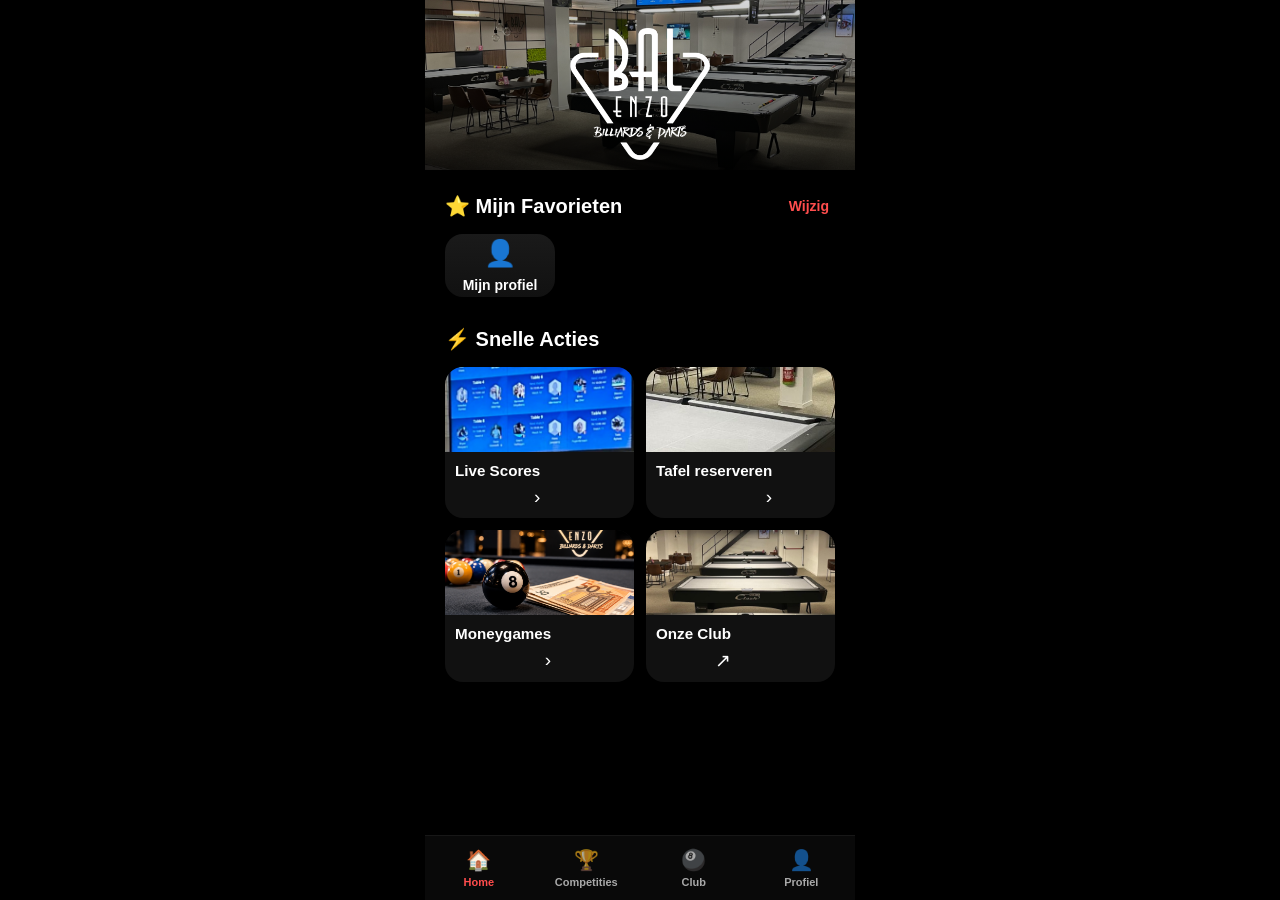
==== index.html @ f754e556 "Full update" ====
<!doctype html>

<html lang="nl">
  <head>
    <meta charset="utf-8" />
    <meta
      content="width=device-width, initial-scale=1, maximum-scale=1, user-scalable=no, viewport-fit=cover"
      name="viewport"
    />
    <title>Bal Enzo Club App</title>
    <link href="style.css" rel="stylesheet" />
    <link href="manifest.json" rel="manifest" />
    <meta content="#000000" name="theme-color" />
    <link href="icon.png" rel="apple-touch-icon" />
  </head>
  <body>
    <!-- =========================
       HOME SCREEN
  ========================== -->
    <section class="screen active" id="homeScreen">
      <!-- HERO -->
      <header class="hero">
        <img alt="Bal Enzo" class="hero-logo" src="logo.png" />
        <div class="hero-content">
          <h1>Bal Enzo Club App</h1>
          <p data-i18n="ui.alles.over.competities.live.scores.en.reservaties">
            Alles over competities, live scores en reservaties
          </p>
        </div>
      </header>
      <!-- FAVORIETEN -->
      <section class="section-block">
        <div class="section-header">
          <h2 data-i18n="ui.mijn.favorieten">⭐ Mijn Favorieten</h2>
          <button
            class="link-btn"
            data-i18n="ui.wijzig"
            onclick="openFavoritesEditor()"
          >
            Wijzig
          </button>
        </div>
        <div class="favorites-row"></div>
      </section>
      <!-- SNELLE ACTIES -->
      <section class="section-block">
        <div class="section-header">
          <h2 data-i18n="ui.snelle.acties">⚡ Snelle Acties</h2>
        </div>
        <div class="quick-grid">
          <button
            class="quick-action-card"
            onclick="openLiveScores()"
            style="border: none; cursor: pointer; padding: 0"
          >
            <img alt="Live Scores" src="livescores.jpg" />
            <div class="quick-action-content">
              <div class="quick-action-title">Live Scores</div>
              <div
                class="quick-action-subtitle"
                data-i18n="ui.volg.wedstrijden.live"
              >
                Volg wedstrijden live
              </div>
              <div class="quick-action-external">›</div>
            </div>
          </button>
          <button
            class="quick-action-card"
            onclick="openTableReservation()"
            style="border: none; cursor: pointer; padding: 0"
          >
            <img alt="Tafel reserveren" src="tafelreserveren.jpg" />
            <div class="quick-action-content">
              <div class="quick-action-title" data-i18n="ui.tafel.reserveren">
                Tafel reserveren
              </div>
              <div
                class="quick-action-subtitle"
                data-i18n="ui.reserveer.eenvoudig.online"
              >
                Reserveer eenvoudig online
              </div>
              <div class="quick-action-external">›</div>
            </div>
          </button>
          <button
            class="quick-action-card"
            onclick="openMoneygames()"
            style="border: none; cursor: pointer; padding: 0"
          >
            <img alt="Moneygames" src="moneygames.png" />
            <div class="quick-action-content">
              <div class="quick-action-title">Moneygames</div>
              <div
                class="quick-action-subtitle"
                data-i18n="ui.speel.een.moneygame"
              >
                Speel een Moneygame
              </div>
              <div class="quick-action-external">›</div>
            </div>
          </button>
          <button
            class="quick-action-card"
            onclick="openOurClub()"
            style="border: none; cursor: pointer; padding: 0"
            type="button"
          >
            <img alt="Onze Club" src="clubpagina.jpg" />
            <div class="quick-action-content">
              <div class="quick-action-title" data-i18n="ui.onze.club">
                Onze Club
              </div>
              <div
                class="quick-action-subtitle"
                data-i18n="ui.ontdek.meer.over.bal.enzo"
              >
                Ontdek meer over Bal Enzo
              </div>
              <div class="quick-action-external">↗</div>
            </div>
          </button>
        </div>
      </section>
    </section>
    <!-- =========================
     LIVE SCORES SCREEN
========================== -->
    <section class="screen" id="liveScoresScreen">
      <div class="page-header">
        <button
          onclick="closeLiveScores()"
          style="
            background: none;
            border: none;
            color: white;
            font-size: 24px;
            cursor: pointer;
            margin-right: 10px;
          "
        >
          ‹
        </button>
        <span style="flex: 1;">Live Scores</span>

<button
  type="button"
  onclick="refreshLiveScores()"
  aria-label="Live Scores vernieuwen"
  title="Live Scores vernieuwen"
  style="
    position: absolute;
    right: 16px;
    background: none;
    border: none;
    color: white;
    font-size: 22px;
    cursor: pointer;
    padding: 4px;
    line-height: 1;
  "
>
  ↻
</button>
      </div>
      <main class="content">
        <div class="balenzo-live-scores" id="balEnzoLiveScores">
          <div class="live-scores-intro">
            <div class="live-scores-title">🎱 Bal Enzo Live Scores</div>
            <div
              class="live-scores-status"
              data-i18n="ui.live.verbinding.maken"
              id="liveScoresStatus"
            >
              Live verbinding maken...
            </div>
          </div>
          <div class="live-tables-grid" id="liveTablesGrid"></div>
        </div>
      </main>
    </section>

<!-- =========================
     MONEYGAMES HELP SCREEN
========================== -->
<section class="screen" id="moneygamesHelpScreen">
  <div class="page-header">
    <button
      type="button"
      onclick="closeMoneygamesHelp()"
      style="
        background: none;
        border: none;
        color: white;
        font-size: 24px;
        cursor: pointer;
        margin-right: 10px;
      "
    >
      ‹
    </button>

    <span data-i18n="moneygames.help.title">Hoe werken Moneygames?</span>
  </div>

  <main class="content">
    <div id="moneygamesHelpContent">

      <section class="moneygames-help-card">
        <h2 data-i18n="moneygames.help.what.title">🎱 Wat zijn Moneygames?</h2>

        <p data-i18n="moneygames.help.what.text1">
          Moneygames zijn onderlinge wedstrijden tussen spelers van Bal Enzo.
          Je bepaalt zelf de discipline, Race To, datum, starttijd en eventuele inzet.
        </p>

        <p data-i18n="moneygames.help.what.text2">
          Je hoeft niet voor geld te spelen. Met een inzet van €0 kun je Moneygames
          ook gebruiken om gewoon een training of oefenwedstrijd af te spreken.
        </p>
      </section>

      <section class="moneygames-help-card">
        <h2 data-i18n="moneygames.help.singles.title">👤 Singles</h2>

        <p data-i18n="moneygames.help.singles.text1">
          Bij Singles speel je één tegen één.
        </p>

        <p data-i18n="moneygames.help.singles.text2">
          Je kunt zelf een oproep plaatsen of reageren op een open oproep
          van een andere speler.
        </p>

        <p data-i18n="moneygames.help.singles.text3">
          Krijg je meerdere reacties op je eigen oproep?
          Dan kies jij zelf met welke geïnteresseerde speler je de Moneygame speelt.
        </p>

        <div class="moneygames-help-example">
          <strong data-i18n="moneygames.help.example">Voorbeeld</strong><br>
          <span data-i18n="moneygames.help.singles.example1">
            9-ball · Race To 7 · €10 inzet
          </span><br><br>
          <span data-i18n="moneygames.help.singles.example2">
            Drie spelers reageren op je oproep.
          </span><br>
          <span data-i18n="moneygames.help.singles.example3">
            Jij kiest één van hen als tegenstander.
          </span>
        </div>
      </section>

      <section class="moneygames-help-card">
        <h2 data-i18n="moneygames.help.doubles.title">👥 Doubles</h2>

        <p data-i18n="moneygames.help.doubles.text1">
          Bij Doubles speel je samen met een partner tegen een ander duo.
        </p>

        <p data-i18n="moneygames.help.doubles.text2">
          Wanneer je zelf een Doubles-Moneygame aanmaakt, kies je eerst je partner.
          Die partner moet de uitnodiging bevestigen voordat jullie Moneygame
          openbaar wordt voor andere spelers.
        </p>

        <p data-i18n="moneygames.help.doubles.text3">
          Reageert iemand op een open Doubles-Moneygame?
          Dan kiest die speler eerst zelf een partner.
          Ook die partner moet bevestigen voordat het duo als geldige kandidaat
          beschikbaar wordt voor de organisator.
        </p>

        <p data-i18n="moneygames.help.doubles.text4">
          De organisator kiest daarna welk bevestigd duo de tegenstanders worden.
        </p>

        <div class="moneygames-help-example">
          <strong data-i18n="moneygames.help.example">Voorbeeld</strong><br>
          <span data-i18n="moneygames.help.doubles.example1">
            Nicolas kiest Jolien als partner.
          </span><br>
          <span data-i18n="moneygames.help.doubles.example2">
            Jolien bevestigt → het duo is actief.
          </span><br><br>
          <span data-i18n="moneygames.help.doubles.example3">
            Speler A reageert met Speler B als partner.
          </span><br>
          <span data-i18n="moneygames.help.doubles.example4">
            Speler B bevestigt → het kandidaat-duo wordt zichtbaar.
          </span><br><br>
          <span data-i18n="moneygames.help.doubles.example5">
            Daarna kiest Nicolas welk duo de tegenstander wordt.
          </span>
        </div>
      </section>

      <section class="moneygames-help-card">
        <h2 data-i18n="moneygames.help.stake.title">
          💶 Spelen met of zonder inzet
        </h2>

        <p data-i18n="moneygames.help.stake.text1">
          Bij het plaatsen van een Moneygame bepaal je zelf de inzet.
        </p>

        <p data-i18n="moneygames.help.stake.text2">
          Kies €0 wanneer je zonder geld wilt spelen.
          Zo kun je Moneygames ook gebruiken om trainingen of oefenwedstrijden
          met andere spelers af te spreken.
        </p>

        <p data-i18n="moneygames.help.stake.text3">
          Wanneer je wel met een inzet speelt, wordt je balans bijgehouden
          bij je Moneygame-statistieken.
        </p>
      </section>

      <section class="moneygames-help-card">
        <h2 data-i18n="moneygames.help.create.title">
          📢 Een Moneygame plaatsen
        </h2>

        <p data-i18n="moneygames.help.create.text1">
          Druk op “+ Nieuwe Moneygame” en kies eerst of je Singles
          of Doubles wilt spelen.
        </p>

        <p data-i18n="moneygames.help.create.text2">
          Daarna kies je de discipline, Race To, eventuele inzet,
          datum en starttijd.
        </p>

        <p data-i18n="moneygames.help.create.text3">
          Een Singles-oproep wordt onmiddellijk bij de open Moneygames geplaatst.
          Bij Doubles moet je gekozen partner eerst bevestigen voordat
          de oproep openbaar wordt.
        </p>
      </section>

      <section class="moneygames-help-card">
        <h2 data-i18n="moneygames.help.react.title">
          ✋ Reageren op een Moneygame
        </h2>

        <p data-i18n="moneygames.help.react.text1">
          Bij de open Moneygames kun je reageren op een oproep
          waarop je graag wilt meespelen.
        </p>

        <p data-i18n="moneygames.help.react.text2">
          Bij Singles verstuur je rechtstreeks je kandidatuur.
          De maker van de oproep ziet de geïnteresseerde spelers en kiest
          uiteindelijk één tegenstander.
        </p>

        <p data-i18n="moneygames.help.react.text3">
          Zolang je nog niet geselecteerd bent, kun je je reactie ook weer intrekken.
        </p>

        <p data-i18n="moneygames.help.react.text4">
          Bij Doubles reageer je samen met een partner.
          Je kandidatuur wordt pas volledig wanneer je partner
          de uitnodiging heeft bevestigd.
        </p>
      </section>

      <section class="moneygames-help-card">
        <h2 data-i18n="moneygames.help.after.title">🏁 Na de wedstrijd</h2>

        <p data-i18n="moneygames.help.after.text1">
          Vanaf de geplande starttijd kan de uitslag van de Moneygame
          worden ingevoerd.
        </p>

        <p data-i18n="moneygames.help.after.text2">
          Eén van de spelers voert de eindstand in.
          De score moet overeenkomen met de afgesproken Race To.
        </p>

        <p data-i18n="moneygames.help.after.text3">
          De uitslag is daarna nog niet definitief.
          De tegenpartij krijgt de mogelijkheid om het resultaat
          te bevestigen of te weigeren.
        </p>

        <p data-i18n="moneygames.help.after.text4">
          Na bevestiging wordt de wedstrijd definitief verwerkt
          in de historiek en statistieken.
        </p>
      </section>

      <section class="moneygames-help-card">
        <h2 data-i18n="moneygames.help.deadline.title">⏱️ 48-uursregel</h2>

        <p data-i18n="moneygames.help.deadline.text1">
          Vanaf de geplande starttijd van de Moneygame heb je 48 uur
          om de uitslag in te voeren.
        </p>

        <p data-i18n="moneygames.help.deadline.text2">
          Een resultaat kan dus niet vóór de starttijd worden ingevoerd.
          Zodra de termijn van 48 uur verstreken is, kan er geen uitslag
          meer worden toegevoegd en wordt de wedstrijd als
          “Geen uitslag” weergegeven.
        </p>

        <p data-i18n="moneygames.help.deadline.text3">
          Wordt een ingevoerde uitslag door de tegenstander geweigerd?
          Dan kan er opnieuw een correcte uitslag worden ingevoerd,
          zolang de oorspronkelijke termijn van 48 uur nog niet verstreken is.
        </p>

        <div class="moneygames-help-example">
          <strong data-i18n="moneygames.help.example">Voorbeeld</strong><br>
          <span data-i18n="moneygames.help.deadline.example1">
            Een Moneygame start zaterdag om 20:00.
          </span><br>
          <span data-i18n="moneygames.help.deadline.example2">
            De uitslag kan worden ingevoerd vanaf zaterdag 20:00 tot maandag 20:00.
          </span>
        </div>
      </section>

      <section class="moneygames-help-card">
        <h2 data-i18n="moneygames.help.forfeit.title">🚫 Forfait</h2>

        <p data-i18n="moneygames.help.forfeit.text1">
          Kan een geplande Moneygame niet normaal worden afgewerkt?
          Dan kan de wedstrijd als forfait worden geregistreerd.
        </p>

        <p data-i18n="moneygames.help.forfeit.text2">
          Bij het invoeren van het resultaat kies je welke kant
          (A of B) forfait geeft. Bij Singles staat elke kant voor één speler;
          bij Doubles staat elke kant voor een volledig duo.
        </p>

        <p data-i18n="moneygames.help.forfeit.text3">
          Een forfait is niet onmiddellijk definitief.
          Het wordt, net zoals een gewone uitslag, eerst naar de tegenpartij
          gestuurd ter bevestiging.
        </p>
      </section>

      <section class="moneygames-help-card">
        <h2 data-i18n="moneygames.help.stats.title">
          📊 Statistieken en historiek
        </h2>

        <p data-i18n="moneygames.help.stats.text1">
          Je Moneygame-resultaten worden automatisch bijgehouden.
        </p>

        <p data-i18n="moneygames.help.stats.text2">
          Je ziet hoeveel wedstrijden je hebt gespeeld, gewonnen en verloren,
          je winstpercentage en je eventuele financiële balans.
        </p>

        <p data-i18n="moneygames.help.stats.text3">
          De statistieken worden zowel in totaal als afzonderlijk
          voor Singles en Doubles bijgehouden.
        </p>

        <p data-i18n="moneygames.help.stats.text4">
          Alleen wedstrijden met een bevestigd resultaat tellen mee
          voor je statistieken. Geannuleerde of verlopen Moneygames
          en wedstrijden zonder uitslag tellen niet mee.
        </p>

        <p data-i18n="moneygames.help.stats.text5">
          In je historiek kun je ook eerdere Moneygames terugvinden,
          inclusief de datum, discipline, Race To, inzet en uitslag.
        </p>
      </section>

      <button
        type="button"
        class="moneygames-help-start-button"
        onclick="closeMoneygamesHelp()"
        data-i18n="moneygames.help.start"
      >
        Start met Moneygames
      </button>

    </div>
  </main>
</section>

    <!-- =========================
     MONEYGAMES SCREEN
========================== -->
    <section class="screen" id="moneygamesScreen">
      <div class="page-header">
        <button
          onclick="closeMoneygames()"
          style="
            background: none;
            border: none;
            color: white;
            font-size: 24px;
            cursor: pointer;
            margin-right: 10px;
          "
        >
          ‹
        </button>
        <span>Moneygames</span>

      </div>
      <main class="content">
        <div id="moneygamesContent">
          <div id="moneygamesAuth">
            <div class="moneygames-auth-card">
              <div class="moneygames-title-row">
  <h2>🎱 Moneygames</h2>

  <button
    type="button"
    class="moneygames-help-button"
    onclick="showMoneygamesHelp()"
    aria-label="Uitleg over Moneygames"
    data-i18n-aria-label="moneygames.help.button"
  >
    ?
  </button>
</div>
              <p
                class="moneygames-auth-text"
                data-i18n="ui.log.in.of.registreer.om.moneygames.te.bekijken.en.te.spelen"
              >
                Log in of registreer om Moneygames te bekijken en te spelen.
              </p>
              <div class="moneygames-auth-tabs">
                <button
                  class="moneygames-auth-tab active"
                  data-i18n="ui.inloggen"
                  id="moneygamesLoginTab"
                  onclick="showMoneygamesLogin()"
                  type="button"
                >
                  Inloggen
                </button>
                <button
                  class="moneygames-auth-tab"
                  data-i18n="ui.registreren"
                  id="moneygamesRegisterTab"
                  onclick="showMoneygamesRegister()"
                  type="button"
                >
                  Registreren
                </button>
              </div>
              <div id="moneygamesLoginForm">
                <input
                  data-i18n-placeholder="ui.e.mailadres"
                  id="moneygamesLoginEmail"
                  placeholder="E-mailadres"
                  type="email"
                />
                <input
                  data-i18n-placeholder="ui.wachtwoord"
                  id="moneygamesLoginPassword"
                  placeholder="Wachtwoord"
                  type="password"
                />
                <button
                  class="moneygames-primary-btn"
                  data-i18n="ui.inloggen"
                  onclick="handleMoneygamesLogin()"
                  type="button"
                >
                  Inloggen
                </button>
              </div>
              <div id="moneygamesRegisterForm" style="display: none">
                <input
                  data-i18n-placeholder="ui.voornaam"
                  id="moneygamesRegisterFirstName"
                  placeholder="Voornaam"
                  type="text"
                />
                <input
                  data-i18n-placeholder="ui.achternaam"
                  id="moneygamesRegisterLastName"
                  placeholder="Achternaam"
                  type="text"
                />
                <input
                  data-i18n-placeholder="ui.e.mailadres"
                  id="moneygamesRegisterEmail"
                  placeholder="E-mailadres"
                  type="email"
                />
                <input
                  data-i18n-placeholder="ui.wachtwoord"
                  id="moneygamesRegisterPassword"
                  placeholder="Wachtwoord"
                  type="password"
                />
                <button
                  class="moneygames-primary-btn"
                  data-i18n="ui.account.aanmaken"
                  onclick="handleMoneygamesRegister()"
                  type="button"
                >
                  Account aanmaken
                </button>
              </div>
              <div
                class="moneygames-auth-message"
                id="moneygamesAuthMessage"
              ></div>
            </div>
          </div>
          <div id="moneygamesApp" style="display: none">
            <div class="moneygames-welcome">
              <div class="moneygames-title-row">
  <h2>🎱 Moneygames</h2>

  <button
    type="button"
    class="moneygames-help-button"
    onclick="showMoneygamesHelp()"
    aria-label="Uitleg over Moneygames"
    data-i18n-aria-label="moneygames.help.button"
  >
    ?
  </button>
</div>
              <p data-i18n="ui.welkom" id="moneygamesWelcomeText">Welkom!</p>
            </div>
            <div class="moneygames-main-tabs">
              <button
                class="moneygames-main-tab active"
                data-i18n="ui.open.moneygames"
                id="moneygamesOpenTab"
                onclick="showOpenMoneygames()"
                type="button"
              >
                Open Moneygames
              </button>
              <button
                class="moneygames-main-tab"
                data-i18n="ui.mijn.moneygames"
                id="moneygamesMyTab"
                onclick="showMyMoneygames()"
                type="button"
              >
                Mijn Moneygames
              </button>
            </div>
            <div id="moneygamesOpenContent">
              <button
                class="moneygames-new-btn"
                data-i18n="ui.nieuwe.moneygame"
                onclick="showNewMoneygameForm()"
                type="button"
              >
                + Nieuwe Moneygame
              </button>
              <div
                class="moneygames-form-card"
                id="newMoneygameForm"
                style="display: none"
              >
                <div class="moneygames-form-header">
                  <h3 data-i18n="ui.nieuwe.moneygame.2">Nieuwe Moneygame</h3>
                  <button
                    class="moneygames-close-form"
                    onclick="hideNewMoneygameForm()"
                    type="button"
                  >
                    ×
                  </button>
                </div>
                <label data-i18n="ui.type">Type</label>
                <div class="moneygames-choice-grid">
                  <button
                    class="moneygames-choice-btn active"
                    id="moneygamesSinglesBtn"
                    onclick="selectMoneygameType('singles')"
                    type="button"
                  >
                    Singles
                  </button>
                  <button
                    class="moneygames-choice-btn"
                    id="moneygamesDoublesBtn"
                    onclick="selectMoneygameType('doubles')"
                    type="button"
                  >
                    Doubles
                  </button>
                </div>
                <input id="moneygamesGameType" type="hidden" value="singles" />
                <div id="moneygamesPartnerField" style="display: none">
                  <label data-i18n="ui.partner" for="moneygamesPartner">
                    Partner
                  </label>
                  <select id="moneygamesPartner">
                    <option data-i18n="ui.kies.je.partner" value="">
                      Kies je partner
                    </option>
                  </select>
                </div>
                <label data-i18n="ui.discipline" for="moneygamesDiscipline">
                  Discipline
                </label>
                <select id="moneygamesDiscipline">
                  <option value="8-ball">8-ball</option>
                  <option value="9-ball">9-ball</option>
                  <option value="10-ball">10-ball</option>
                </select>
                <label data-i18n="ui.race.to" for="moneygamesRaceTo">
                  Race To
                </label>
                <input
                  data-i18n-placeholder="ui.bijvoorbeeld.7"
                  id="moneygamesRaceTo"
                  min="1"
                  placeholder="Bijvoorbeeld 7"
                  step="1"
                  type="number"
                />
                <label data-i18n="ui.inzet" for="moneygamesStake">
                  Inzet
                </label>
                <select
                  id="moneygamesStake"
                  onchange="toggleMoneygamesCustomStake()"
                >
                  <option data-i18n="ui.geen.inzet" value="0">
                    Geen inzet
                  </option>
                  <option value="5">€5</option>
                  <option value="10">€10</option>
                  <option value="20">€20</option>
                  <option value="50">€50</option>
                  <option data-i18n="ui.ander.bedrag" value="custom">
                    Ander bedrag
                  </option>
                </select>
                <div id="moneygamesCustomStakeField" style="display: none">
                  <label
                    data-i18n="ui.ander.bedrag"
                    for="moneygamesCustomStake"
                  >
                    Ander bedrag
                  </label>
                  <input
                    data-i18n-placeholder="ui.bedrag.in.euro"
                    id="moneygamesCustomStake"
                    min="0"
                    placeholder="Bedrag in euro"
                    step="0.01"
                    type="number"
                  />
                </div>
                <label data-i18n="ui.datum" for="moneygamesDate"> Datum </label>
                <div
                  class="moneygames-picker-field"
                  onclick="
                    document.getElementById('moneygamesDate').showPicker?.()
                  "
                >
                  <span id="moneygamesDateDisplay">Kies datum</span>
                  <input id="moneygamesDate" type="date" />
                </div>

                <label data-i18n="ui.starttijd" for="moneygamesTime">
                  Starttijd
                </label>
                <div
                  class="moneygames-picker-field"
                  onclick="
                    document.getElementById('moneygamesTime').showPicker?.()
                  "
                >
                  <span id="moneygamesTimeDisplay">Kies starttijd</span>
                  <input id="moneygamesTime" type="time" />
                </div>
                <button
                  class="moneygames-primary-btn moneygames-place-btn"
                  data-i18n="ui.moneygame.plaatsen"
                  onclick="submitNewMoneygame()"
                  type="button"
                >
                  Moneygame plaatsen
                </button>
                <div
                  class="moneygames-form-message"
                  id="moneygamesFormMessage"
                ></div>
              </div>
              <div class="moneygames-filter-row">
                <button
                  class="moneygames-filter-btn active"
                  data-discipline="all"
                  data-i18n="ui.alles"
                  onclick="filterMoneygames('all', this)"
                  type="button"
                >
                  Alles
                </button>
                <button
                  class="moneygames-filter-btn"
                  data-discipline="8-ball"
                  onclick="filterMoneygames('8-ball', this)"
                  type="button"
                >
                  8-ball
                </button>
                <button
                  class="moneygames-filter-btn"
                  data-discipline="9-ball"
                  onclick="filterMoneygames('9-ball', this)"
                  type="button"
                >
                  9-ball
                </button>
                <button
                  class="moneygames-filter-btn"
                  data-discipline="10-ball"
                  onclick="filterMoneygames('10-ball', this)"
                  type="button"
                >
                  10-ball
                </button>
              </div>
              <div id="moneygamesOpenList">
                <div
                  class="moneygames-empty-state"
                  data-i18n="ui.nog.geen.open.moneygames"
                >
                  Nog geen open Moneygames.
                </div>
              </div>
            </div>
            <div id="moneygamesMyContent" style="display: none">
              <div class="moneygames-my-section">
                <h3 data-i18n="ui.mijn.open.oproepen">Mijn open oproepen</h3>
                <div id="moneygamesMyOpen">
                  <div
                    class="moneygames-empty-state"
                    data-i18n="ui.je.hebt.momenteel.geen.open.oproepen"
                  >
                    Je hebt momenteel geen open oproepen.
                  </div>
                </div>
              </div>
              <div class="moneygames-my-section">
                <h3 data-i18n="ui.reacties">Reacties</h3>
                <div id="moneygamesMyReactions">
                  <div
                    class="moneygames-empty-state"
                    data-i18n="ui.geen.reacties.in.afwachting"
                  >
                    Geen reacties in afwachting.
                  </div>
                </div>
              </div>
              <div class="moneygames-my-section">
                <h3 data-i18n="ui.gepland">Gepland</h3>
                <div id="moneygamesMyPlanned">
                  <div
                    class="moneygames-empty-state"
                    data-i18n="ui.geen.geplande.moneygames"
                  >
                    Geen geplande Moneygames.
                  </div>
                </div>
              </div>
              <div class="moneygames-my-section">
                <h3 data-i18n="ui.statistieken">Statistieken</h3>
                <!-- TOTAAL -->
                <h4 class="moneygames-stats-title" data-i18n="ui.totaal.2">
                  Totaal
                </h4>
                <div class="moneygames-stats-grid">
                  <div class="moneygames-stat-card">
                    <span id="moneygamesStatPlayed">0</span>
                    <small data-i18n="ui.gespeeld">Gespeeld</small>
                  </div>
                  <div class="moneygames-stat-card">
                    <span id="moneygamesStatWon">0</span>
                    <small data-i18n="ui.gewonnen">Gewonnen</small>
                  </div>
                  <div class="moneygames-stat-card">
                    <span id="moneygamesStatLost">0</span>
                    <small data-i18n="ui.verloren">Verloren</small>
                  </div>
                  <div class="moneygames-stat-card">
                    <span id="moneygamesStatWinrate">0%</span>
                    <small data-i18n="ui.win">Win %</small>
                  </div>
                  <div class="moneygames-stat-card moneygames-stat-card-wide">
                    <span id="moneygamesStatBalance">€0</span>
                    <small data-i18n="ui.balans">Balans</small>
                  </div>
                </div>
                <!-- SINGLES -->
                <h4 class="moneygames-stats-title">Singles</h4>
                <div class="moneygames-stats-grid">
                  <div class="moneygames-stat-card">
                    <span id="moneygamesSinglesPlayed">0</span>
                    <small data-i18n="ui.gespeeld">Gespeeld</small>
                  </div>
                  <div class="moneygames-stat-card">
                    <span id="moneygamesSinglesWon">0</span>
                    <small data-i18n="ui.gewonnen">Gewonnen</small>
                  </div>
                  <div class="moneygames-stat-card">
                    <span id="moneygamesSinglesLost">0</span>
                    <small data-i18n="ui.verloren">Verloren</small>
                  </div>
                  <div class="moneygames-stat-card">
                    <span id="moneygamesSinglesWinrate">0%</span>
                    <small data-i18n="ui.win">Win %</small>
                  </div>
                  <div class="moneygames-stat-card moneygames-stat-card-wide">
                    <span id="moneygamesSinglesBalance">€0</span>
                    <small data-i18n="ui.balans">Balans</small>
                  </div>
                </div>
                <!-- DOUBLES -->
                <h4 class="moneygames-stats-title">Doubles</h4>
                <div class="moneygames-stats-grid">
                  <div class="moneygames-stat-card">
                    <span id="moneygamesDoublesPlayed">0</span>
                    <small data-i18n="ui.gespeeld">Gespeeld</small>
                  </div>
                  <div class="moneygames-stat-card">
                    <span id="moneygamesDoublesWon">0</span>
                    <small data-i18n="ui.gewonnen">Gewonnen</small>
                  </div>
                  <div class="moneygames-stat-card">
                    <span id="moneygamesDoublesLost">0</span>
                    <small data-i18n="ui.verloren">Verloren</small>
                  </div>
                  <div class="moneygames-stat-card">
                    <span id="moneygamesDoublesWinrate">0%</span>
                    <small data-i18n="ui.win">Win %</small>
                  </div>
                  <div class="moneygames-stat-card moneygames-stat-card-wide">
                    <span id="moneygamesDoublesBalance">€0</span>
                    <small data-i18n="ui.balans">Balans</small>
                  </div>
                </div>
              </div>
              <div class="moneygames-my-section">
                <h3 data-i18n="ui.historiek">Historiek</h3>
                <div id="moneygamesHistory">
                  <div
                    class="moneygames-empty-state"
                    data-i18n="ui.nog.geen.moneygames.gespeeld"
                  >
                    Nog geen Moneygames gespeeld.
                  </div>
                </div>
              </div>
            </div>
            <div class="moneygames-account-section">
              <button
                class="moneygames-account-btn"
                data-i18n="ui.account"
                onclick="toggleMoneygamesAccount()"
                type="button"
              >
                ⚙️ Account
              </button>
              <div
                class="moneygames-account-panel"
                id="moneygamesAccountPanel"
                style="display: none"
              >
                <div class="moneygames-account-row">
                  <strong data-i18n="ui.accountgegevens"
                    >Accountgegevens</strong
                  >
                </div>
                <div class="moneygames-account-row">
                  <span id="moneygamesAccountEmail"></span>
                </div>
                <label data-i18n="ui.voornaam" for="moneygamesAccountFirstName">
                  Voornaam
                </label>
                <input
                  data-i18n-placeholder="ui.voornaam"
                  id="moneygamesAccountFirstName"
                  placeholder="Voornaam"
                  type="text"
                />
                <label
                  data-i18n="ui.achternaam"
                  for="moneygamesAccountLastName"
                >
                  Achternaam
                </label>
                <input
                  data-i18n-placeholder="ui.achternaam"
                  id="moneygamesAccountLastName"
                  placeholder="Achternaam"
                  type="text"
                />
                <label
                  data-i18n="ui.e.mailadres"
                  for="moneygamesAccountNewEmail"
                >
                  E-mailadres
                </label>
                <input
                  data-i18n-placeholder="ui.e.mailadres"
                  id="moneygamesAccountEmailInput"
                  placeholder="E-mailadres"
                  type="email"
                />
                <button
                  class="moneygames-primary-btn"
                  data-i18n="ui.gegevens.opslaan"
                  onclick="saveMoneygamesAccount()"
                  type="button"
                >
                  Gegevens opslaan
                </button>
                <div class="moneygames-account-divider"></div>
                <div class="moneygames-account-row">
                  <strong data-i18n="ui.wachtwoord.wijzigen"
                    >Wachtwoord wijzigen</strong
                  >
                </div>
                <input
                  autocomplete="new-password"
                  data-i18n-placeholder="ui.nieuw.wachtwoord"
                  id="moneygamesNewPassword"
                  placeholder="Nieuw wachtwoord"
                  type="password"
                />
                <button
                  class="moneygames-primary-btn"
                  data-i18n="ui.wachtwoord.wijzigen"
                  onclick="changeMoneygamesPassword()"
                  type="button"
                >
                  Wachtwoord wijzigen
                </button>
                <div class="moneygames-account-divider"></div>
                <div class="moneygames-account-row">
                  <strong data-i18n="ui.wachtwoord.vergeten"
                    >Wachtwoord vergeten?</strong
                  >
                </div>
                <button
                  class="moneygames-secondary-btn"
                  data-i18n="ui.resetlink.aanvragen"
                  onclick="handleMoneygamesForgotPassword()"
                  type="button"
                >
                  Resetlink aanvragen
                </button>
                <div
                  class="moneygames-password-reset-panel"
                  id="moneygamesPasswordResetPanel"
                  style="display: none"
                >
                  <div
                    class="moneygames-account-row"
                    data-i18n="ui.stel.hier.later.een.nieuw.wachtwoord.in"
                  >
                    Stel hier later een nieuw wachtwoord in.
                  </div>
                </div>
                <div class="moneygames-account-divider"></div>
                <button
                  class="moneygames-logout-btn"
                  data-i18n="ui.uitloggen"
                  onclick="handleMoneygamesLogout()"
                  type="button"
                >
                  Uitloggen
                </button>
              </div>
            </div>
          </div>
        </div>
      </main>
    </section>
    <!-- =========================
     TAFEL RESERVEREN SCREEN
========================= -->
    <section class="screen" id="tableReservationScreen">
      <div class="page-header">
        <button
          onclick="closeTableReservation()"
          style="
            background: none;
            border: none;
            color: white;
            font-size: 24px;
            cursor: pointer;
            margin-right: 10px;
          "
        >
          ‹
        </button>
        <span data-i18n="ui.tafel.reserveren"> Tafel reserveren </span>
      </div>
      <main class="content">
        <div class="reservation-container">
          <div class="reservation-intro">
            <div class="reservation-title" data-i18n="ui.reserveer.je.tafel">
              🎱 Reserveer je tafel
            </div>
            <div
              class="reservation-subtitle"
              data-i18n="ui.kies.je.gewenste.moment.en.reserveer.eenvoudig.online"
            >
              Kies je gewenste moment en reserveer eenvoudig online.
            </div>
          </div>
          <div class="reservation-frame">
            <iframe
              src="https://bal-enzo.sportsclubadmin.eu/reserveren"
              title="Tafel reserveren"
            >
            </iframe>
          </div>
        </div>
      </main>
    </section>

    <!-- =========================
     ONZE CLUB SCREEN
========================= -->
<section class="screen" id="ourClubScreen">
  <div class="page-header">
    <button
      onclick="closeOurClub()"
      style="
        background: none;
        border: none;
        color: white;
        font-size: 24px;
        cursor: pointer;
        margin-right: 10px;
      "
    >
      ‹
    </button>

    <span data-i18n="ui.onze.club">Onze Club</span>
  </div>

  <main class="content">
    <div class="reservation-container">
      <div class="reservation-frame">
        <iframe
          src="https://cuescore.com/bal-enzobilliardsdarts"
          title="Bal Enzo"
        >
        </iframe>
      </div>
    </div>
  </main>
</section>

<section class="screen" id="myProfileScreen">
  <div class="page-header">
    <button
      onclick="closeMyProfile()"
      style="
        background: none;
        border: none;
        color: white;
        font-size: 24px;
        cursor: pointer;
        margin-right: 10px;
      "
    >
      ‹
    </button>

    <span data-i18n="ui.mijn.profiel">Mijn profiel</span>
  </div>

  <main class="content">
    <div class="reservation-container">
      <div class="reservation-frame">
        <iframe
          id="myProfileIframe"
          src="about:blank"
          title="Mijn profiel"
        >
        </iframe>
      </div>
    </div>
  </main>
</section>

    <!-- =========================
       COMPETITIES SCREEN
  ========================== -->
    <section class="screen" id="competitionsScreen">
      <div class="page-header" data-i18n="ui.competities">🏆 Competities</div>
      <div class="tab-bar">
        <button
          class="tab active"
          data-i18n="ui.brabant.antwerpen"
          data-tab="brabant"
        >
          Brabant / Antwerpen
        </button>
        <button class="tab" data-tab="breakplay">Break &amp; Play</button>
        <button class="tab" data-i18n="ui.tornooien" data-tab="tournaments">
          Tornooien
        </button>
      </div>
      <main class="content">
        <!-- BRABANT / ANTWERPEN -->
        <div class="tab-content active" id="tab-brabant">
          <button
            class="competition-card"
            onclick="openCompetitionDetail(74130085)"
            style="width: 100%; border: none; cursor: pointer"
          >
            <div class="competition-icon">🏆</div>
            <div class="competition-info">
              <div class="competition-title" data-i18n="ui.eerste.klasse">
                Eerste Klasse
              </div>
              <div
                class="competition-subtitle"
                data-i18n="ui.alle.info.en.uitslagen"
              >
                Alle info en uitslagen
              </div>
            </div>
            <div class="competition-arrow">›</div>
          </button>
          <div
            class="competition-card"
            onclick="openCompetitionDetail(74130109)"
            style="cursor: pointer"
          >
            <div class="competition-icon">🏆</div>
            <div class="competition-info">
              <div class="competition-title" data-i18n="ui.tweede.klasse">
                Tweede Klasse
              </div>
              <div
                class="competition-subtitle"
                data-i18n="ui.alle.info.en.uitslagen"
              >
                Alle info en uitslagen
              </div>
            </div>
            <div class="competition-arrow">›</div>
          </div>
          <div
            class="competition-card"
            onclick="openCompetitionDetail(74130127)"
            style="cursor: pointer"
          >
            <div class="competition-icon">🏆</div>
            <div class="competition-info">
              <div class="competition-title" data-i18n="ui.derde.klasse">
                Derde Klasse
              </div>
              <div
                class="competition-subtitle"
                data-i18n="ui.alle.info.en.uitslagen"
              >
                Alle info en uitslagen
              </div>
            </div>
            <div class="competition-arrow">›</div>
          </div>
          <div
            class="competition-card"
            onclick="openCompetitionDetail(74130139)"
            style="cursor: pointer"
          >
            <div class="competition-icon">🏆</div>
            <div class="competition-info">
              <div class="competition-title" data-i18n="ui.beker">Beker</div>
              <div
                class="competition-subtitle"
                data-i18n="ui.schema.en.resultaten"
              >
                Schema en resultaten
              </div>
            </div>
            <div class="competition-arrow">›</div>
          </div>
            </div>
            <div class="competition-arrow">›</div>
          </div>
        </div>
        <!-- BREAK & PLAY -->
        <div class="tab-content" id="tab-breakplay">
          <h3 class="competition-section-title">Break &amp; Play</h3>
          <!-- REEKS 1 -->
          <div
            class="competition-card"
            onclick="openCompetitionDetail(85928236)"
            style="cursor: pointer"
          >
            <div class="competition-icon">🎱</div>
            <div class="competition-info">
              <div class="competition-title" data-i18n="ui.break.play.reeks.1">
                Break &amp; Play Reeks 1
              </div>
            </div>
            <div class="competition-arrow">›</div>
          </div>
          <!-- REEKS 2 -->
          <div
            class="competition-card"
            onclick="openCompetitionDetail(85928569)"
            style="cursor: pointer"
          >
            <div class="competition-icon">🎱</div>
            <div class="competition-info">
              <div class="competition-title" data-i18n="ui.break.play.reeks.2">
                Break &amp; Play Reeks 2
              </div>
            </div>
            <div class="competition-arrow">›</div>
          </div>
          <!-- REEKS 3 -->
          <div
            class="competition-card"
            onclick="openCompetitionDetail(85928635)"
            style="cursor: pointer"
          >
            <div class="competition-icon">🎱</div>
            <div class="competition-info">
              <div class="competition-title" data-i18n="ui.break.play.reeks.3">
                Break &amp; Play Reeks 3
              </div>
            </div>
            <div class="competition-arrow">›</div>
          </div>
          <!-- REEKS 4 -->
          <div
            class="competition-card"
            onclick="openCompetitionDetail(85928797)"
            style="cursor: pointer"
          >
            <div class="competition-icon">🎱</div>
            <div class="competition-info">
              <div class="competition-title" data-i18n="ui.break.play.reeks.4">
                Break &amp; Play Reeks 4
              </div>
            </div>
            <div class="competition-arrow">›</div>
          </div>
          <!-- REEKS 5 -->
          <div
            class="competition-card"
            onclick="openCompetitionDetail(85929085)"
            style="cursor: pointer"
          >
            <div class="competition-icon">🎱</div>
            <div class="competition-info">
              <div class="competition-title" data-i18n="ui.break.play.reeks.5">
                Break &amp; Play Reeks 5
              </div>
            </div>
            <div class="competition-arrow">›</div>
          </div>
        </div>
        <!-- BAL ENZO ZOMERCOMPETITIE DUBBELS -->
        <div class="tab-content" id="tab-summerpool">
          <a
            class="competition-card"
            href="https://cuescore.com/tournament/Zomer+competitie+DUBBELS+editie+2026/82193731"
            rel="noopener noreferrer"
            target="_blank"
          >
            <div class="competition-icon">☀️</div>
            <div class="competition-info">
              <div
                class="competition-title"
                data-i18n="ui.bal.enzo.zomercompetitie.dubbels"
              >
                Bal Enzo Zomercompetitie Dubbels
              </div>
              <div
                class="competition-subtitle"
                data-i18n="ui.standen.en.wedstrijden"
              >
                Standen en wedstrijden
              </div>
            </div>
            <div class="competition-arrow">›</div>
          </a>
        </div>
        <!-- TORNOOIEN -->
        <div class="tab-content" id="tab-tournaments">
          <a
            class="competition-card"
            href="#"
            onclick="
              window.open(
                'https://cuescore.com/tournaments/?date=' +
                  new Date().toISOString().split('T')[0] +
                  '&amp;sort=asc&amp;c=1000237&amp;d=0&amp;q=',
                '_blank',
              );
              return false;
            "
          >
            <div class="competition-icon">🇧🇪</div>
            <div class="competition-info">
              <div class="competition-title" data-i18n="ui.tornooien.belgie">
                Tornooien België
              </div>
              <div
                class="competition-subtitle"
                data-i18n="ui.vanaf.de.dag.van.raadpleging"
              >
                Vanaf de dag van raadpleging
              </div>
            </div>
            <div class="competition-arrow">›</div>
          </a>
          <a
            class="competition-card"
            href="#"
            onclick="
              window.open(
                'https://cuescore.com/tournaments/?date=' +
                  new Date().toISOString().split('T')[0] +
                  '&amp;sort=asc&amp;c=1000231&amp;d=0&amp;q=',
                '_blank',
              );
              return false;
            "
          >
            <div class="competition-icon">🇳🇱</div>
            <div class="competition-info">
              <div class="competition-title" data-i18n="ui.tornooien.nederland">
                Tornooien Nederland
              </div>
              <div
                class="competition-subtitle"
                data-i18n="ui.vanaf.de.dag.van.raadpleging"
              >
                Vanaf de dag van raadpleging
              </div>
            </div>
            <div class="competition-arrow">›</div>
          </a>
        </div>
      </main>
    </section>
    <!-- =========================
     COMPETITIE DETAIL SCREEN
========================== -->
    <section class="screen" id="competitionDetailScreen">
      <div class="page-header">
        <button
          onclick="closeCompetitionDetail()"
          style="
            background: none;
            border: none;
            color: white;
            font-size: 24px;
            cursor: pointer;
            margin-right: 10px;
          "
        >
          ‹
        </button>
        <span data-i18n="ui.competitie" id="competitionDetailTitle">
          Competitie
        </span>
      </div>
      <main class="content">
        <div id="competitionDetailContent">
          <!-- COMPETITIE TABS -->
          <div class="competition-detail-tabs">
            <button
              class="competition-detail-tab active"
              data-i18n="ui.overzicht"
              onclick="showCompetitionTab('overview', this)"
            >
              Overzicht
            </button>
            <button
              class="competition-detail-tab"
              data-i18n="ui.stand"
              onclick="showCompetitionTab('standings', this)"
            >
              Stand
            </button>
            <button
              class="competition-detail-tab"
              id="competitionMvpTab"
              onclick="showCompetitionTab('mvp', this)"
            >
              MVP
            </button>
            <button
              class="competition-detail-tab"
              data-i18n="ui.wedstrijden"
              onclick="showCompetitionTab('matches', this)"
            >
              Wedstrijden
            </button>
            <button
              class="competition-detail-tab"
              data-i18n="ui.teams"
              onclick="showCompetitionTab('teams', this)"
            >
              Teams
            </button>
          </div>
          <!-- OVERZICHT TAB -->
          <div class="competition-tab-panel" id="competitionTabOverview">
            <div class="competition-card">
              <div class="competition-info">
                <div
                  class="competition-title"
                  data-i18n="ui.competitie.laden"
                  id="competitionName"
                >
                  Competitie laden...
                </div>
                <div class="competition-subtitle" id="competitionStatus"></div>
                <div class="competition-subtitle" id="competitionDate"></div>
                <div
                  class="competition-subtitle"
                  id="competitionDiscipline"
                ></div>
              </div>
            </div>
            <a
              class="competition-cuescore-link"
              href="#"
              id="competitionCueScoreLink"
              rel="noopener noreferrer"
              target="_blank"
            >
              <span data-i18n="ui.bekijk.op.cuescore"
                >🎱 Bekijk op CueScore</span
              >
              <span>↗</span>
            </a>

           <div
            id="competitionOverviewDynamic"
            class="competition-overview-dynamic"
          ></div>

          </div>
          <!-- STAND TAB -->
          <div
            class="competition-tab-panel"
            id="competitionTabStandings"
            style="display: none"
          >
            <div id="competitionStandings">
              <div class="competition-title" data-i18n="ui.stand">Stand</div>
              <div data-i18n="ui.stand.laden" id="competitionStandingsList">
                Stand laden...
              </div>
            </div>
          </div>
          <!-- MVP TAB -->
          <div
            class="competition-tab-panel"
            id="competitionTabMvp"
            style="display: none"
          >
            <div class="competition-title">MVP</div>
            <label class="mvp-filter">
              <input id="competitionMvpBalEnzoOnly" type="checkbox" />
              Alleen spelers van Bal Enzo
            </label>
            <div data-i18n="ui.mvp.laden" id="competitionMvpList">
              MVP laden...
            </div>
          </div>
          <!-- WEDSTRIJDEN TAB -->
          <div
            class="competition-tab-panel"
            id="competitionTabMatches"
            style="display: none"
          >
            <div class="competition-title" data-i18n="ui.wedstrijden">
              Wedstrijden
            </div>
            <div class="matches-filters">
              <label class="matches-filter">
                <input id="competitionMatchesUpcomingOnly" type="checkbox" />
                <span data-i18n="ui.alleen.nog.te.spelen"
                  >Alleen nog te spelen</span
                >
              </label>
              <select
                class="matches-team-filter"
                id="competitionMatchesTeamFilter"
              >
                <option data-i18n="ui.alle.teams" value="">Alle teams</option>
              </select>
            </div>
            <div data-i18n="ui.wedstrijden.laden" id="competitionMatchesList">
              Wedstrijden laden...
            </div>
          </div>
          <!-- TEAMS TAB -->
          <div
            class="competition-tab-panel"
            id="competitionTabTeams"
            style="display: none"
          >
            <div class="competition-title" data-i18n="ui.teams">Teams</div>
            <div data-i18n="ui.teams.laden" id="competitionTeamsList">
              Teams laden...
            </div>
          </div>
        </div>
      </main>
    </section>
    <!-- =========================
     WEDSTRIJD DETAIL SCREEN
========================== -->
    <section class="screen" id="matchDetailScreen">
      <div class="page-header">
        <button
          onclick="closeMatchDetail()"
          style="
            background: none;
            border: none;
            color: white;
            font-size: 24px;
            cursor: pointer;
            margin-right: 10px;
          "
        >
          ‹
        </button>
        <span data-i18n="ui.wedstrijd"> Wedstrijd </span>
      </div>
      <main class="content">
        <div id="matchDetailContent">
          <div class="competition-card">
            <div class="competition-info">
              <div
                class="competition-title"
                data-i18n="ui.wedstrijd.laden"
                id="matchDetailRound"
              >
                Wedstrijd laden...
              </div>
              <div class="competition-subtitle" id="matchDetailDate"></div>
              <div class="match-detail-score">
                <div class="match-detail-team" id="matchDetailTeamA"></div>
                <div class="match-detail-score-value">
                  <span class="match-detail-score-box" id="matchDetailScoreA"
                    >0</span
                  >
                  <span class="match-detail-score-dash">-</span>
                  <span class="match-detail-score-box" id="matchDetailScoreB"
                    >0</span
                  >
                </div>
                <div
                  class="match-detail-team match-detail-team-away"
                  id="matchDetailTeamB"
                ></div>
              </div>
              <div class="match-detail-status" id="matchDetailStatus"></div>
              <div class="match-detail-venue" id="matchDetailVenue"></div>
              <div class="match-individual-section">
                <div
                  class="competition-title"
                  data-i18n="ui.individuele.wedstrijden"
                >
                  Individuele wedstrijden
                </div>
                <div
                  data-i18n="ui.individuele.wedstrijden.laden"
                  id="matchIndividualMatches"
                >
                  Individuele wedstrijden laden...
                </div>
              </div>
            </div>
          </div>
        </div>
      </main>
    </section>
    <!-- ===========================
     TEAM DETAIL
=========================== -->
    <section class="screen" id="teamDetailScreen">
      <div class="detail-page">
        <div class="detail-header">
          <button
            aria-label="Terug"
            class="detail-back-button"
            data-i18n-aria-label="ui.terug"
            onclick="closeTeamDetail()"
          >
            ‹
          </button>
          <h1 data-i18n="ui.team" id="teamDetailTitle">Team</h1>
        </div>
        <div class="team-detail-card">
          <h2 data-i18n="ui.team" id="teamDetailName">Team</h2>
          <div id="teamDetailPosition"></div>
          <div id="teamDetailVenue"></div>
        </div>
        <div class="team-players-section">
          <div class="competition-title" data-i18n="ui.spelers">Spelers</div>
          <div data-i18n="ui.spelers.laden" id="teamDetailPlayers">
            Spelers laden...
          </div>
        </div>
      </div>
    </section>
    <!-- ===========================
     PLAYER DETAIL SCREEN
=========================== -->
    <section class="screen" id="playerDetailScreen">
      <div class="detail-page">
        <div class="detail-header">
          <button class="detail-back-button" onclick="closePlayerDetail()">
            ‹
          </button>
          <h1 data-i18n="ui.speler" id="playerDetailTitle">Speler</h1>
        </div>
        <div class="team-detail-card">
          <h2 data-i18n="ui.speler" id="playerDetailName">Speler</h2>
          <div data-i18n="ui.team" id="playerDetailTeam">Team</div>
        </div>
        <div class="player-stats-section">
          <div class="competition-title" data-i18n="ui.statistieken">
            Statistieken
          </div>
          <div data-i18n="ui.statistieken.laden" id="playerDetailStats">
            Statistieken laden...
          </div>
        </div>
      </div>
    </section>
    <!-- =========================
       CLUB SCREEN
  ========================== -->
    <section class="screen" id="clubScreen">
      <div class="page-header" data-i18n="ui.club">🎱 Club</div>
      <main class="content">
        <!-- Facebook -->
        <a
          class="competition-card"
          href="https://www.facebook.com/billiardsendarts"
          rel="noopener noreferrer"
          target="_blank"
        >
          <div class="competition-icon">
            <img alt="Facebook" src="facebook.png" />
          </div>
          <div class="competition-info">
            <div class="competition-title">Facebook</div>
            <div
              class="competition-subtitle"
              data-i18n="ui.volg.bal.enzo.op.facebook"
            >
              Volg Bal Enzo op Facebook
            </div>
          </div>
          <div class="competition-arrow">›</div>
        </a>
        <!-- Instagram -->
        <a
          class="competition-card"
          href="https://www.instagram.com/balenzo_billiards_darts/"
          rel="noopener noreferrer"
          target="_blank"
        >
          <div class="competition-icon">
            <img alt="Instagram" src="instagram.png" />
          </div>
          <div class="competition-info">
            <div class="competition-title">Instagram</div>
            <div
              class="competition-subtitle"
              data-i18n="ui.bekijk.onze.foto.s.en.updates"
            >
              Bekijk onze foto's en updates
            </div>
          </div>
          <div class="competition-arrow">›</div>
        </a>
        <!-- YouTube -->
        <a
          class="competition-card"
          href="https://www.youtube.com/@bal-enzo_billiards_darts"
          rel="noopener noreferrer"
          target="_blank"
        >
          <div class="competition-icon">
            <img alt="YouTube" src="youtube.png" />
          </div>
          <div class="competition-info">
            <div class="competition-title">YouTube</div>
            <div
              class="competition-subtitle"
              data-i18n="ui.bekijk.video.s.en.tutorials"
            >
              Bekijk video's en tutorials
            </div>
          </div>
          <div class="competition-arrow">›</div>
        </a>
        <!-- Keu Atelier -->
        <a
          class="competition-card"
          href="https://www.bal-enzo.be/afspraak-keu-atelier/"
          rel="noopener noreferrer"
          target="_blank"
        >
          <div class="competition-icon">
            <img alt="Keu Atelier" src="keuatelier.png" />
          </div>
          <div class="competition-info">
            <div class="competition-title">Keu Atelier</div>
            <div
              class="competition-subtitle"
              data-i18n="ui.herstellingen.onderhoud.en.advies"
            >
              Herstellingen, onderhoud en advies
            </div>
          </div>
          <div class="competition-arrow">›</div>
        </a>
        <!-- Start2Pool -->
        <a
          class="competition-card"
          href="https://www.start2pool.com/"
          rel="noopener noreferrer"
          target="_blank"
        >
          <div class="competition-icon">
            <img alt="Start2Pool" src="start2pool.png" />
          </div>
          <div class="competition-info">
            <div class="competition-title">Start2Pool</div>
            <div
              class="competition-subtitle"
              data-i18n="ui.leer.poolbiljart.stap.voor.stap"
            >
              Leer poolbiljart stap voor stap
            </div>
          </div>
          <div class="competition-arrow">›</div>
        </a>
      </main>
    </section>
    <!-- =========================
       PROFIEL SCREEN
  ========================== -->
    <section class="screen" id="profileScreen">
      <div class="page-header" data-i18n="ui.profiel">👤 Profiel</div>
      <main class="content">
        <button
          class="competition-card"
          onclick="setProfile()"
          style="width: 100%; border: none; cursor: pointer"
        >
          <div class="competition-icon">⚙️</div>
          <div class="competition-info">
            <div
              class="competition-title"
              data-i18n="ui.mijn.profiel.instellen"
            >
              Mijn profiel instellen
            </div>
            <div
              class="competition-subtitle"
              data-i18n="ui.sla.je.cuescore.profiel.op"
            >
              Sla je CueScore-profiel op
            </div>
          </div>
          <div class="competition-arrow">›</div>
        </button>
        <button
          class="competition-card"
          onclick="openProfile()"
          style="width: 100%; border: none; cursor: pointer"
        >
          <div class="competition-icon">👤</div>
          <div class="competition-info">
            <div class="competition-title" data-i18n="ui.mijn.profiel.openen">
              Mijn profiel openen
            </div>
            <div
              class="competition-subtitle"
              data-i18n="ui.bekijk.je.cuescore.profiel"
            >
              Bekijk je CueScore-profiel
            </div>
          </div>
          <div class="competition-arrow">›</div>
        </button>
        <div class="competition-card language-card">
          <div class="competition-icon">🌐</div>
          <div class="competition-info">
            <div class="competition-title" data-i18n="ui.taal">Taal</div>
            <div
              class="competition-subtitle"
              data-i18n="ui.kies.de.taal.van.de.app"
            >
              Kies de taal van de app
            </div>
          </div>
          <select
            class="language-selector"
            id="languageSelector"
            onchange="changeAppLanguage(this.value)"
          >
            <option value="nl">Ned</option>
            <option value="en">Eng</option>
            <option value="fr">Fra</option>
          </select>
        </div>
      </main>
    </section>
    <!-- =========================
       BOTTOM NAVIGATION
  ========================== -->
    <nav class="bottom-nav">
      <button class="nav-item active" data-target="homeScreen">
        <span>🏠</span>
        <span class="nav-label" data-i18n="ui.home">Home</span>
      </button>
      <button class="nav-item" data-target="competitionsScreen">
        <span>🏆</span>
        <span class="nav-label" data-i18n="ui.competities.2">Competities</span>
      </button>
      <button class="nav-item" data-target="clubScreen">
        <span>🎱</span>
        <span class="nav-label">Club</span>
      </button>
      <button class="nav-item" data-target="profileScreen">
        <span>👤</span>
        <span class="nav-label" data-i18n="ui.profiel.2">Profiel</span>
      </button>
    </nav>
    <!-- FAVORIETEN MODAL -->
    <div class="modal" id="favoritesModal">
      <div class="modal-content">
        <h3 data-i18n="ui.kies.je.favorieten">⭐ Kies je favorieten</h3>
        <div id="favoritesOptions"></div>
        <div class="modal-actions">
          <button
            class="modal-btn secondary"
            data-i18n="ui.annuleren"
            onclick="closeFavoritesEditor()"
          >
            Annuleren
          </button>
          <button
            class="modal-btn primary"
            data-i18n="ui.opslaan"
            onclick="saveFavoritesSelection()"
          >
            Opslaan
          </button>
        </div>
      </div>
    </div>
    <script src="https://cdn.jsdelivr.net/npm/@supabase/supabase-js@2"></script>
    <script src="supabase-config.js"></script>
    <script src="translations.js"></script>
    <script src="auth.js"></script>
    <script src="app.js"></script>
  </body>
</html>
---- style.css ----
/* =========================
    BASIS
  ========================= */
  * {
    box-sizing: border-box;
  }

  html,
body {
  margin: 0;
  padding: 0;

  width: 100%;
  min-height: 100%;
  min-height: 100dvh;

  font-family: -apple-system, BlinkMacSystemFont, "Segoe UI", Roboto, Arial, sans-serif;
  background: #000;
  color: #fff;
}

  body {
    display: flex;
    justify-content: center;
  }

  /* =========================
    SCHERMEN
  ========================= */
  .screen {
  display: none;
  width: 100%;
  max-width: 430px;

  min-height: 100vh;
  min-height: 100dvh;

  background: #000;
  position: relative;
  z-index: 1;

  padding-bottom: calc(110px + env(safe-area-inset-bottom));
}

  .screen.active {
    display: block;
  }

  /* =========================
    HERO
  ========================= */
  .hero {
    position: relative;
    height: 170px;
    overflow: hidden;
    background:
      linear-gradient(to bottom, rgba(0, 0, 0, 0.15), rgba(0, 0, 0, 0.85)),
      url('hero.jpg') center center / cover no-repeat;
  }

  .hero-logo {
    position: absolute;
    top: 28px;
    left: 50%;
    transform: translateX(-50%);
    width: 140px;
    max-width: 45%;
    z-index: 2;
  }

  .hero-content {
    position: absolute;
    left: 24px;
    right: 24px;
    bottom: 28px;
    z-index: 2;
    text-align: center;
    display: none;
  }

  .hero-content h1 {
    margin: 0 0 8px;
    font-size: 34px;
    font-weight: 800;
    line-height: 1.05;
    text-align: center;
  }

  .hero-content p {
    margin: 0;
    font-size: 15px;
    color: rgba(255, 255, 255, 0.85);
    text-align: center;
  }

  .hero-content p {
    margin: 0;
    font-size: 15px;
    color: rgba(255, 255, 255, 0.85);
  }

  /* =========================
    SECTIES
  ========================= */
  .section-block {
    padding: 24px 20px 0;
  }

  .section-header {
    display: flex;
    justify-content: space-between;
    align-items: center;
    margin-bottom: 16px;
  }

  .section-header h2 {
    margin: 0;
    font-size: 20px;
    font-weight: 700;
  }

  .link-btn {
    background: none;
    border: none;
    color: #ff4d4d;
    font-size: 14px;
    font-weight: 600;
    cursor: pointer;
  }

  /* =========================
    FAVORIETEN
  ========================= */
  .favorites-row {
    display: flex;
    gap: 12px;
    overflow-x: auto;
    padding-bottom: 6px;
  }

  .favorites-row::-webkit-scrollbar {
    display: none;
  }

  .favorite-card {
  display: flex;
  flex-direction: column;
  align-items: center;
  justify-content: center;

  flex: 0 0 auto;
  min-width: 110px;
  padding: 4px 10px;

  background: linear-gradient(180deg, #1a1a1a, #111);
  border: 1px solid rgba(255, 255, 255, 0.06);
  border-radius: 18px;

  text-align: center;
  text-decoration: none;
  color: #fff;
}

  .favorite-icon {
    font-size: 26px;
    margin-bottom: 8px;
  }

  .favorite-title {
    font-size: 14px;
    font-weight: 600;
  }

  /* =========================
    SNELLE ACTIES
  ========================= */
  .quick-grid {
    display: grid;
    grid-template-columns: repeat(2, 1fr);
    gap: 12px;
  }

  .quick-card {
    display: flex;
    flex-direction: column;
    align-items: center;
    justify-content: center;

    padding: 18px 12px;
    border-radius: 18px;

    background: linear-gradient(180deg, #b00000, #7a0000);
    box-shadow: 0 8px 24px rgba(139, 0, 0, 0.35);

    text-align: center;
    text-decoration: none !important;
    color: #fff !important;
    -webkit-text-fill-color: #fff !important;
  }

  .quick-card * {
    color: #fff !important;
    text-decoration: none !important;
  }

  .quick-icon {
    font-size: 28px;
    margin-bottom: 8px;
  }

  .quick-title {
    font-size: 14px;
    font-weight: 700;
    line-height: 1.3;
  }

  /* =========================
    PAGINA HEADER
  ========================= */
  .page-header {
    padding: 28px 20px 20px;
    font-size: 28px;
    font-weight: 800;
  }

  /* =========================
    TABS
  ========================= */
  .tab-bar {
    display: flex;
    gap: 8px;
    padding: 0 20px 20px;
  }

  .tab {
    flex: 1;
    border: none;
    border-radius: 12px;
    padding: 12px;
    background: #1c1c1c;
    color: #fff;
    font-weight: 600;
    cursor: pointer;
  }

  .tab.active {
    background: linear-gradient(180deg, #d60000, #8b0000);
  }

  /* =========================
    TAB CONTENT
  ========================= */
  .tab-content {
    display: none;
  }

  .tab-content.active {
    display: block;
  }

  /* =========================
    CONTENT
  ========================= */
  .content {
    padding: 0 20px;
  }

  /* =========================
    COMPETITIEKAARTEN
  ========================= */
  .competition-card {
    display: flex;
    align-items: center;
    gap: 14px;

    width: 100%;
    padding: 18px;
    margin-bottom: 14px;

    background: linear-gradient(180deg, #181818, #101010);
    border: 1px solid rgba(255, 255, 255, 0.06);
    border-radius: 18px;

    text-decoration: none;
    color: #fff;
  }

  button.competition-card {
    border: none;
    font: inherit;
    text-align: left;
  }

  .competition-icon {
    font-size: 28px;
  }

  .competition-info {
    flex: 1;
  }

  .competition-title {
    font-size: 16px;
    font-weight: 700;
    margin-bottom: 4px;
  }

  .competition-subtitle {
    font-size: 13px;
    color: rgba(255, 255, 255, 0.65);
  }

  .competition-arrow {
    font-size: 24px;
    color: rgba(255, 255, 255, 0.35);
  }

  /* =========================
    BOTTOM NAVIGATION
  ========================= */
  .bottom-nav {
    position: fixed;
    bottom: 0;
    left: 50%;
    transform: translateX(-50%);

    width: 100%;
    max-width: 430px;

    display: flex;

    background: rgba(10, 10, 10, 0.96);
    backdrop-filter: blur(12px);
    -webkit-backdrop-filter: blur(12px);

    border-top: 1px solid rgba(255, 255, 255, 0.06);

    padding-bottom: env(safe-area-inset-bottom);

    z-index: 99999;
  }

  .nav-item {
    flex: 1;

    border: none;
    background: none;

    color: rgba(255, 255, 255, 0.65);

    display: flex;
    flex-direction: column;
    align-items: center;
    gap: 4px;

    font-size: 20px;
    font-weight: 500;

    cursor: pointer;

    padding: 12px 8px;
  }

  .nav-item.active {
    color: #ff4d4d;
  }

  .nav-label {
    font-size: 11px;
    font-weight: 600;
  }

  /* =========================
    MODAL
  ========================= */
  .modal {
    display: none;
    position: fixed;
    top: 0;
    left: 0;
    right: 0;
    bottom: 0;
    z-index: 2000;

    background: rgba(0, 0, 0, 0.75);
    backdrop-filter: blur(8px);
    -webkit-backdrop-filter: blur(8px);

    /* Scrollbaar */
    overflow-y: scroll;
    -webkit-overflow-scrolling: touch;

    /* Ruimte rondom */
    padding: 20px;
  }

  .modal.show {
    display: block;
  }

  /* Modal box */
  .modal-content {
    width: 100%;
    max-width: 420px;
    margin: 40px auto calc(40px + env(safe-area-inset-bottom));

    background: #111;
    border: 1px solid rgba(255, 255, 255, 0.06);
    border-radius: 24px;
    padding: 24px;
  }

  .modal-content h3 {
    margin: 0 0 20px;
    font-size: 22px;
  }

  /* Favorietenlijst */
  .favorite-option {
    display: flex;
    align-items: center;
    gap: 12px;
    padding: 10px 0;
    font-size: 16px;
  }

  .favorite-option input {
    width: 20px;
    height: 20px;
    flex-shrink: 0;
  }

  /* Actieknoppen */
  .modal-actions {
    display: flex;
    gap: 12px;
    margin-top: 24px;
    padding-bottom: env(safe-area-inset-bottom);
  }

  .modal-btn {
    flex: 1;
    border: none;
    border-radius: 14px;
    padding: 14px;
    font-size: 16px;
    font-weight: 600;
    cursor: pointer;
  }

  .modal-btn.secondary {
    background: #2a2a2a;
    color: #fff;
  }

  .modal-btn.primary {
    background: linear-gradient(180deg, #d60000, #8b0000);
    color: #fff;
  }

  /* Snelle Acties met foto's */
  .quick-action-card {
    display: flex;
    flex-direction: column;
    background: #111;
    border: 1px solid transparent;
    border-radius: 18px;
    overflow: hidden;
    text-decoration: none;
    color: #fff;
    transition: transform 0.2s ease, border-color 0.2s ease;
  }

  .quick-action-card:hover {
    transform: translateY(-3px);
    border-color: rgba(255, 255, 255, 0.2);
  }

  .quick-action-card img {
    width: 100%;
    height: 85px;
    object-fit: cover;
    display: block;
  }

  .quick-action-content {
    padding: 10px;
  }

  .quick-action-title {
    font-size: 0.95rem !important;
    font-weight: 700 !important;
    line-height: 1.2 !important;
    margin-bottom: 6px !important;
    word-break: keep-all !important;
    overflow-wrap: normal !important;
    white-space: normal !important;
    hyphens: none !important;
  }

  .quick-action-subtitle {
  display: none !important;
}

  .quick-action-external {
    margin-top: auto !important;
    text-align: right !important;
    font-size: 1.2rem !important;
    color: #ffffff !important;
  }

  .competition-icon img {
    width: 32px;
    height: 32px;
    object-fit: contain;
  }

  /* ===========================
    COMPETITIE DETAIL TABS
  =========================== */

  .competition-detail-tabs {
      display: flex;
      gap: 6px;
      margin-bottom: 16px;
      overflow-x: auto;
      scrollbar-width: none;
  }

  .competition-detail-tabs::-webkit-scrollbar {
      display: none;
  }

  .competition-detail-tab {
      flex: 1;
      min-width: max-content;
      padding: 10px 12px;

      border: 1px solid rgba(229, 9, 20, 0.55);
      border-radius: 10px;

      background: #1a1a1a;
      color: #aaa;

      font-size: 12px;
      font-weight: 600;

      cursor: pointer;
  }

  .competition-detail-tab.active {
      background: #e50914;
      color: white;
  }

  /* ===========================
    COMPETITIE STAND
  =========================== */

  .standings-scroll {
      width: 100%;
      overflow-x: auto;
      -webkit-overflow-scrolling: touch;

      margin-top: 12px;
      padding-bottom: 6px;
  }

  .standings-scroll::-webkit-scrollbar {
      height: 6px;
  }

  .standings-scroll::-webkit-scrollbar-thumb {
      background: #333;
      border-radius: 10px;
  }

  .standings-table {
      background: #111;
      border: 1px solid #242424;
      border-radius: 14px;

      overflow: visible;
  }

  .standings-table-full {
      min-width: 1050px;
  }

  .standings-row {
      display: grid;

      grid-template-columns:
      32px
      120px
      38px
      42px
      38px
      38px
      38px
      42px
      42px
      46px
      58px
      58px
      52px
      58px
      46px;

      align-items: center;

      min-height: 48px;

      padding: 0 10px;

      border-bottom: 1px solid #242424;

      font-size: 12px;
  }

  .standings-row:last-child {
      border-bottom: none;
  }

  .standings-row > div:not(.standings-team) {
      text-align: center;
  }


  /* HEADER */

  .standings-header {
      min-height: 42px;

      background: #1b1b1b;

      color: #888;

      font-size: 10px;
      font-weight: 700;

      text-transform: uppercase;

      position: sticky;
      top: 0;
      z-index: 2;
  }


  /* TEAM */

  .standings-team {
      color: #fff;
      font-weight: 700;

      white-space: normal;
      overflow-wrap: anywhere;
      line-height: 1.2;
  }

  .standings-position {
      color: #888;
      font-weight: 700;
  }

  .standings-points {
      color: #fff;
      font-weight: 800;
  }


  /* BAL ENZO ACCENT */

  .standings-row.balenzo-team {
      background: rgba(229, 9, 20, 0.15);
  }

  .standings-row.balenzo-team .standings-team,
  .standings-row.balenzo-team .standings-points {
      color: #ff3340;
  }

  /* ===========================
    VASTE KOLOMMEN STAND
  =========================== */

  .standings-row > div:nth-child(1),
  .standings-row > div:nth-child(2) {
      position: sticky;
      z-index: 3;
  }

  .standings-row > div:nth-child(1) {
      left: 0;
      background: #111;
  }

  .standings-row > div:nth-child(2) {
      left: 32px;
      background: #111;
  }


  /* HEADER OOK VAST */

  .standings-header > div:nth-child(1),
  .standings-header > div:nth-child(2) {
      background: #1b1b1b;
      z-index: 5;
  }


  /* BAL ENZO RIJEN */

  .standings-row.balenzo-team > div:nth-child(1),
  .standings-row.balenzo-team > div:nth-child(2) {
      background: #2a1012;
  }


  /* SCHEIDING NA TEAMNAAM */

  .standings-row > div:nth-child(2) {
      box-shadow: 6px 0 8px -8px rgba(0, 0, 0, 0.9);
  }

  /* ===========================
    COMPETITIE WEDSTRIJDEN
  =========================== */

  .competition-round {
      margin-bottom: 22px;
  }

  .competition-round-title {
      margin-bottom: 8px;

      color: #888;
      font-size: 12px;
      font-weight: 700;
      text-transform: uppercase;
  }


  /* WEDSTRIJDKAART */

  .competition-match-card {
      margin-bottom: 8px;
      padding: 12px;

      background: #111;
      border: 1px solid #242424;
      border-radius: 12px;
  }


  /* DATUM */

  .competition-match-date {
      margin-bottom: 10px;

      color: #777;
      font-size: 10px;
      font-weight: 600;
  }


  /* TEAMS + SCORE */

  .competition-match-teams {
      display: grid;
      grid-template-columns: 1fr 48px 1fr;
      gap: 8px;

      align-items: center;
  }

  .competition-match-team {
      color: #fff;
      font-size: 12px;
      font-weight: 700;
  }

  .competition-match-team-away {
      text-align: right;
  }

  .competition-match-score {
      text-align: center;

      color: #fff;
      font-size: 16px;
      font-weight: 800;
  }


  /* STATUS */

  .competition-match-status {
      margin-top: 8px;

      color: #666;
      font-size: 9px;
      font-weight: 600;
      text-align: center;
      text-transform: uppercase;
  }

  .competition-match-venue {
      margin-top: 7px;

      color: #777;
      font-size: 9px;
      font-weight: 500;

      text-align: center;
  }

  /* =========================
   COMPETITIE OVERZICHT
   LIVE / VOLGENDE SPEELDAG
========================= */

.competition-overview-dynamic {
    margin-top: 16px;
}

.competition-overview-section {
    padding: 14px;

    background: #111;
    border: 1px solid #242424;
    border-radius: 12px;
}

.competition-overview-section-title {
    margin-bottom: 10px;

    color: #fff;
    font-size: 13px;
    font-weight: 800;
    text-transform: uppercase;
}

.competition-overview-round {
    margin-bottom: 12px;

    color: #888;
    font-size: 11px;
    font-weight: 600;
}

.competition-overview-matches {
    display: flex;
    flex-direction: column;
    gap: 8px;
}


/* VOLGENDE SPEELDAG */

.competition-overview-match {
    display: grid;
    grid-template-columns: 1fr 24px 1fr;
    gap: 8px;
    align-items: center;

    padding: 10px;

    background: #0c0c0c;
    border: 1px solid #202020;
    border-radius: 9px;
}

.competition-overview-match-team {
    min-width: 0;

    color: #fff;
    font-size: 11px;
    font-weight: 700;
}

.competition-overview-match-team-away {
    text-align: right;
}

.competition-overview-match-versus {
    color: #666;
    font-size: 12px;
    font-weight: 700;
    text-align: center;
}

.competition-overview-empty {
    color: #777;
    font-size: 11px;
}


/* LIVE WEDSTRIJDEN */

.competition-overview-live-match {
    display: block;
    width: 100%;
    padding: 10px;

    appearance: none;
    background: #0c0c0c;
    border: 1px solid #2b2b2b;
    border-radius: 9px;

    color: inherit;
    font: inherit;
    text-align: left;
    cursor: pointer;
}

.competition-overview-live-label {
    margin-bottom: 8px;

    color: #aaa;
    font-size: 9px;
    font-weight: 700;
    text-transform: uppercase;
}

.competition-overview-live-teams {
    display: grid;
    grid-template-columns: 1fr 52px 1fr;
    gap: 8px;
    align-items: center;
}

.competition-overview-live-team {
    min-width: 0;

    color: #fff;
    font-size: 11px;
    font-weight: 700;
}

.competition-overview-live-team-away {
    text-align: right;
}

.competition-overview-live-score {
    color: #fff;
    font-size: 16px;
    font-weight: 800;
    text-align: center;
}


/* LIVE / FOCUS IN WEDSTRIJDEN-TAB */

.competition-match-card.match-live {
    border-color: #555;
}

.competition-match-focus {
    outline: 2px solid #fff;
    outline-offset: 2px;
}

  .competition-match-card.balenzo-match {
      background: rgba(229, 9, 20, 0.12);
      border-color: rgba(229, 9, 20, 0.35);
  }

  /* ===========================
    WEDSTRIJD DETAIL
  =========================== */

  .match-detail-score {
      display: grid;
      grid-template-columns: 1fr 60px 1fr;
      align-items: center;
      gap: 8px;

      margin-top: 18px;
  }

  .match-detail-team {
      color: #fff;
      font-size: 15px;
      font-weight: 700;
      line-height: 1.25;
  }

  .match-detail-team-away {
      text-align: right;
  }

  .match-detail-score-value {
      display: flex;
      align-items: center;
      justify-content: center;
      gap: 8px;

      flex-shrink: 0;
  }

  .match-detail-score-box {
      width: 42px;
      height: 42px;

      display: flex;
      align-items: center;
      justify-content: center;

      background: #181818;
      border: 1px solid #303030;
      border-radius: 10px;

      color: #fff;
      font-size: 24px;
      font-weight: 800;
      line-height: 1;
  }

  .match-detail-score-dash {
      color: #fff;
      font-size: 20px;
      font-weight: 800;
  }

  .match-detail-status {
      display: table;

      margin: 12px auto 0;
      padding: 5px 10px;

      border-radius: 20px;

      font-size: 9px;
      font-weight: 700;
      text-transform: uppercase;
  }

  /* Gespeelde wedstrijd */

  .match-detail-status.finished {
      color: #aaa;
      background: #202020;
      border: 1px solid #303030;
  }

  /* Geplande wedstrijd */

  .match-detail-status.planned {
      color: #ff2d2d;
      background: rgba(255, 45, 45, 0.10);
      border: 1px solid rgba(255, 45, 45, 0.30);
  }

  .match-detail-venue {
      margin-top: 8px;

      color: #888;
      font-size: 10px;

      text-align: center;
  }

  /* ===========================
    INDIVIDUELE WEDSTRIJDEN
  =========================== */

  .match-individual-section {
      margin-top: 20px;
  }

  #matchIndividualMatches {
      margin-top: 10px;
  }

  .individual-match-card {
      margin-bottom: 10px;
      padding: 12px;

      background: #111;
      border: 1px solid #242424;
      border-radius: 12px;
  }

  .individual-match-header {
      display: flex;
      justify-content: space-between;
      gap: 10px;

      margin-bottom: 10px;

      color: #777;
      font-size: 10px;
      font-weight: 700;
      text-transform: uppercase;
  }

  .individual-match-score {
      display: grid;
      grid-template-columns: 1fr 52px 1fr;
      align-items: center;
      gap: 8px;
  }

  .individual-match-player {
      color: #fff;
      font-size: 12px;
      font-weight: 700;
      line-height: 1.2;
  }

  .individual-match-player-away {
      text-align: right;
  }

  .individual-match-score-value {
      text-align: center;

      color: #fff;
      font-size: 17px;
      font-weight: 800;
  }

  .individual-match-meta {
      margin-top: 9px;

      color: #666;
      font-size: 9px;
      text-align: center;
  }

  /* Winnaar individuele wedstrijd */

  .individual-match-player.winner {
      color: #ff2d2d;
  }

  .match-detail-team.winner {
      color: #ff2d2d;
  }

  /* ===========================
    TEAM DETAIL
  =========================== */

  #teamDetailScreen {
      background: #000;
  }

  .detail-page {
      padding: 20px;
      padding-bottom: 100px;
  }

  .detail-header {
      display: flex;
      align-items: center;
      gap: 10px;

      margin-bottom: 18px;
  }

  .detail-header h1 {
      margin: 0;

      color: #fff;
      font-size: 24px;
      font-weight: 700;
  }

  .detail-back-button {
      background: none;
      border: none;
      padding: 0;

      color: #fff;
      font-size: 26px;
      line-height: 1;

      cursor: pointer;
  }

  .team-detail-card {
      padding: 16px;

      background: linear-gradient(
          180deg,
          #181818,
          #111
      );

      border: 1px solid #242424;
      border-radius: 14px;
  }

  .team-detail-card h2 {
      margin: 0 0 8px;

      color: #fff;
      font-size: 18px;
      font-weight: 700;
  }

  #teamDetailPosition {
      margin-bottom: 8px;

      color: #aaa;
      font-size: 12px;
  }

  #teamDetailVenue {
      color: #888;
      font-size: 11px;
  }

  /* ===========================
    TEAM DETAIL - SPELERS
  =========================== */

  .team-players-section {
      margin-top: 16px;
  }

  .team-players-section > .competition-title {
      margin-bottom: 8px;
  }

  #teamDetailPlayers {
      display: flex;
      flex-direction: column;
      gap: 6px;
  }

  .team-player-card {
      display: flex;
      align-items: center;

      min-height: 38px;
      padding: 0 12px;

      background: #111;
      border: 1px solid #242424;
      border-radius: 9px;

      color: #fff;
      font-size: 12px;
      font-weight: 600;
  }

  .team-player-card {
      justify-content: space-between;
      cursor: pointer;
  }

  .team-player-arrow {
      color: #666;
      font-size: 20px;
      font-weight: 400;
      line-height: 1;
  }

  /* ===========================
    PLAYER DETAIL - STATS
  =========================== */

  .player-stats-section {
      margin-top: 16px;
  }

  .player-stats-section > .competition-title {
      margin-bottom: 8px;
  }

  #playerDetailStats {
      display: grid;
      grid-template-columns: repeat(2, 1fr);
      gap: 7px;
  }

  .player-stat-card {
      min-height: 58px;
      padding: 10px 12px;

      background: #111;
      border: 1px solid #242424;
      border-radius: 9px;

      display: flex;
      flex-direction: column;
      justify-content: center;
  }

  .player-stat-card span {
      color: #888;
      font-size: 9px;
      font-weight: 600;
      text-transform: uppercase;
  }

  .player-stat-card strong {
      margin-top: 3px;

      color: #fff;
      font-size: 20px;
      font-weight: 700;
  }

  /* Winstpercentage over volledige breedte */

  .player-stat-card:last-child {
      grid-column: 1 / -1;

      flex-direction: row;
      align-items: center;
      justify-content: space-between;
  }

  .player-stat-card:last-child strong {
      margin-top: 0;
      color: #ff2b2b;
  }

  /* ===========================
    PLAYER DETAIL - DISCIPLINES
  =========================== */

  .player-discipline-section {
      grid-column: 1 / -1;
      margin-top: 8px;
  }

  .player-discipline-section > .competition-title {
      margin-bottom: 8px;
  }

  .player-discipline-card {
      display: flex;
      align-items: center;
      justify-content: space-between;

      min-height: 46px;
      padding: 8px 12px;
      margin-bottom: 6px;

      background: #111;
      border: 1px solid #242424;
      border-radius: 9px;
  }

  .player-discipline-name {
      color: #fff;
      font-size: 12px;
      font-weight: 700;
  }

  .player-discipline-info {
      color: #888;
      font-size: 9px;
      text-align: right;
  }

  .player-discipline-info strong {
      display: block;
      margin-top: 2px;

      color: #fff;
      font-size: 13px;
  }

  /* ===========================
    CUESCORE LINK
  =========================== */

  .competition-cuescore-link {
      display: flex;
      align-items: center;
      justify-content: space-between;

      margin-top: 12px;
      padding: 14px 16px;

      background: #111;
      border: 1px solid #242424;
      border-radius: 12px;

      color: #fff;
      font-size: 14px;
      font-weight: 600;
      text-decoration: none;

      transition: 0.2s;
  }

  .competition-cuescore-link:hover {
      background: #181818;
      border-color: #333;
  }

  .competition-cuescore-link:active {
      transform: scale(0.98);
  }

  /* ===========================
    LIVE SCORES
  =========================== */

  .live-scores-frame {
      width: 100%;
      height: calc(100dvh - 130px);
      overflow: hidden;
      border-radius: 12px;
      background: #111;
  }

  .live-scores-frame iframe {
      width: 100%;
      height: 100%;
      border: none;
      display: block;
  }

  /* ===========================
    BAL ENZO LIVE SCORES
  =========================== */

  .balenzo-live-scores {
    width: 100%;
  }

  .live-scores-intro {
    text-align: center;
    margin-bottom: 18px;
  }

  .live-scores-title {
    font-size: 22px;
    font-weight: 700;
    margin-bottom: 5px;
  }

  .live-scores-status {
    font-size: 13px;
    opacity: 0.65;
  }

  .live-tables-grid {
    display: grid;
    grid-template-columns: 1fr;
    gap: 12px;
  }

  .live-table-card {
    background: linear-gradient(180deg, #1a1a1a, #111);
    border-radius: 14px;
    padding: 16px;
    border: 1px solid rgba(255,255,255,0.08);
    box-shadow: 0 4px 12px rgba(0,0,0,0.25);
  }

  .live-table-header {
    display: flex;
    justify-content: space-between;
    align-items: center;
    font-size: 13px;
    font-weight: 700;
    letter-spacing: 0.5px;
    margin-bottom: 14px;
  }

  .live-table-dot {
    width: 8px;
    height: 8px;
    border-radius: 50%;
    background: #555;
  }

  .live-table-live {
    font-size: 11px;
    font-weight: 700;
    letter-spacing: 0.5px;
  }

  .live-table-free-text {
    text-align: center;
    font-size: 16px;
    opacity: 0.45;
    padding: 10px 0 5px;
  }

  .live-table-match {
    display: grid;
    grid-template-columns: 1fr auto 1fr;
    align-items: center;
    gap: 10px;
  }

  .live-player {
    font-size: 15px;
    font-weight: 600;
    line-height: 1.25;
  }

  .live-player:last-child {
    text-align: right;
  }

  .live-score-wrap {
    display: flex;
    flex-direction: column;
    align-items: center;
}

  .live-score {
    display: flex;
    align-items: center;
    gap: 7px;
    font-size: 23px;
    font-weight: 800;
    white-space: nowrap;
  }

.live-race-to {
    text-align: center;
    font-size: 11px;
    font-weight: 600;
    opacity: 0.55;
    margin-top: 3px;
}

  .live-score-dash {
    opacity: 0.4;
    font-size: 18px;
  }

  /* ===========================
    TAFEL RESERVEREN
  =========================== */

  .reservation-container {
    width: 100%;
  }

  .reservation-intro {
    margin-bottom: 12px;
  }

  .reservation-title {
    font-size: 18px;
    font-weight: 700;
    margin-bottom: 4px;
  }

  .reservation-subtitle {
    font-size: 14px;
    color: #aaa;
  }

  .reservation-frame {
    width: 100%;
    height: calc(100dvh - 190px);
    min-height: 650px;
    overflow: hidden;
    border-radius: 12px;
    background: transparent;
}

  .reservation-frame iframe {
    width: 100%;
    height: 100%;
    border: none;
    display: block;
  }

  .competition-match-card.match-finished {
      background: #181818;
  }

  .mvp-filter {
      display: inline-flex;
      align-items: center;
      gap: 8px;

      margin: 0 0 14px 0;
      padding: 9px 14px;

      background: #1f1f1f;
      border: 1px solid #3a3a3a;
      border-radius: 10px;

      color: #fff;
      font-size: 14px;
      font-weight: 600;

      cursor: pointer;
      user-select: none;
  }

  .mvp-filter input {
      width: 17px;
      height: 17px;
      margin: 0;

      cursor: pointer;
      accent-color: #fff;
  }

  .mvp-filter:has(input:checked) {
      background: #ed1b2f;
      border-color: #ed1b2f;
  }

  .matches-filter {
      display: inline-flex;
      align-items: center;
      gap: 8px;

      margin: 0 0 14px 0;
      padding: 9px 14px;

      background: #1f1f1f;
      border: 1px solid #3a3a3a;
      border-radius: 10px;

      color: #fff;
      font-size: 14px;
      font-weight: 600;

      cursor: pointer;
      user-select: none;
  }

  .matches-filter input {
      width: 17px;
      height: 17px;
      margin: 0;

      cursor: pointer;
      accent-color: #fff;
  }

  .matches-filter:has(input:checked) {
      background: #ed1b2f;
      border-color: #ed1b2f;
  }

  .discipline-ball {
      width: 34px;
      height: 34px;
      min-width: 34px;

      border-radius: 50%;

      display: flex;
      align-items: center;
      justify-content: center;

      font-weight: 800;
      font-size: 15px;

      box-shadow:
          inset -5px -5px 8px rgba(0, 0, 0, 0.35),
          inset 4px 4px 6px rgba(255, 255, 255, 0.25);

      margin-right: 12px;
  }

  .discipline-ball span {
      width: 19px;
      height: 19px;

      display: flex;
      align-items: center;
      justify-content: center;

      background: white;
      color: black;
      border-radius: 50%;

      font-size: 12px;
      font-weight: 900;
  }

  /* 8-ball */
  .discipline-ball-8 {
      background: #111;
  }

  /* 9-ball */
  .discipline-ball-9 {
      background: linear-gradient(
          to bottom,
          #f4c430 0%,
          #f4c430 30%,
          #fff 30%,
          #fff 70%,
          #f4c430 70%,
          #f4c430 100%
      );
  }

  /* 10-ball */
  .discipline-ball-10 {
      background: linear-gradient(
          to bottom,
          #1756a9 0%,
          #1756a9 30%,
          #fff 30%,
          #fff 70%,
          #1756a9 70%,
          #1756a9 100%
      );
  }

  /* 14-ball voor Straightpool */
  .discipline-ball-14 {
      background: linear-gradient(
          to bottom,
          #d2691e 0%,
          #d2691e 30%,
          #fff 30%,
          #fff 70%,
          #d2691e 70%,
          #d2691e 100%
      );
  }

  /* ===========================
    PLAYER STAT ICONS
  =========================== */

  .player-stat-card {
      position: relative;
      overflow: hidden;
  }

  .player-stat-icon {
      position: absolute;
      right: 14px;
      bottom: 12px;

      font-size: 24px;
      line-height: 1;

      opacity: 0.9;
  }

  .reservation-step {
    width: 100%;
}

.reservation-step-title {
    font-size: 20px;
    font-weight: 800;
    margin-bottom: 4px;
}

.reservation-step-subtitle {
    font-size: 14px;
    color: #aaa;
    margin-bottom: 16px;
}

.reservation-game-grid {
    display: grid;
    grid-template-columns: 1fr 1fr;
    gap: 12px;
}

.reservation-game-card {
    min-height: 120px;
    border: 1px solid rgba(255,255,255,0.14);
    border-radius: 14px;
    background: rgba(255,255,255,0.05);
    color: white;
    display: flex;
    flex-direction: column;
    align-items: center;
    justify-content: center;
    gap: 10px;
    font-size: 16px;
    font-weight: 700;
    cursor: pointer;
}

.reservation-game-icon {
    font-size: 34px;
}

.reservation-calendar-header {
    display: grid;
    grid-template-columns: 40px 1fr auto;
    align-items: center;
    gap: 10px;
    margin-bottom: 16px;
}

.reservation-back-button,
.reservation-calendar-nav button {
    width: 38px;
    height: 38px;
    border: 1px solid rgba(255,255,255,0.14);
    border-radius: 10px;
    background: rgba(255,255,255,0.05);
    color: white;
    font-size: 20px;
    cursor: pointer;
}

.reservation-calendar-month {
    font-size: 17px;
    font-weight: 800;
}

.reservation-calendar-nav {
    display: flex;
    gap: 8px;
}

.reservation-calendar {
    width: 100%;
}

.reservation-calendar-weekdays {
    display: grid;
    grid-template-columns: repeat(7, 1fr);
    gap: 6px;
    margin-bottom: 8px;
}

.reservation-calendar-weekdays span {
    text-align: center;
    font-size: 11px;
    font-weight: 700;
    color: #888;
}

.reservation-calendar-days {
    display: grid;
    grid-template-columns: repeat(7, 1fr);
    gap: 6px;
}

.reservation-calendar-day {
    aspect-ratio: 1 / 1;
    width: 100%;
    border: 1px solid rgba(255,255,255,0.12);
    border-radius: 10px;
    background: rgba(255,255,255,0.06);
    color: #fff;
    font-size: 13px;
    font-weight: 700;
    cursor: pointer;
    display: flex;
    align-items: center;
    justify-content: center;
}

.reservation-calendar-empty {
    aspect-ratio: 1 / 1;
}

/* ===========================
   RESERVATIE KALENDER STATUS
=========================== */

.reservation-calendar-day.disabled {
    opacity: 0.22;
    cursor: not-allowed;
}

.reservation-calendar-day.today {
    border-color: rgba(255,255,255,0.55);
}

.reservation-calendar-day.selected {
    background: #fff;
    color: #000;
    border-color: #fff;
}

.reservation-calendar-nav button:disabled {
    opacity: 0.25;
    cursor: not-allowed;
}

.reservation-next-button {
    width: 100%;
    height: 48px;
    margin-top: 18px;

    border: none;
    border-radius: 12px;

    background: #fff;
    color: #000;

    font-size: 15px;
    font-weight: 800;

    cursor: pointer;
}

.reservation-next-button:disabled {
    opacity: 0.25;
    cursor: not-allowed;
}

/* ===========================
   RESERVATIE UUR & DUUR
=========================== */

.reservation-time-header {
    display: flex;
    align-items: center;
    gap: 12px;
    margin-bottom: 16px;
}

.reservation-time-heading {
    font-size: 17px;
    font-weight: 800;
}

.reservation-time-grid {
    display: grid;
    grid-template-columns: repeat(4, 1fr);
    gap: 8px;
}

.reservation-time-button,
.reservation-duration-button {
    min-height: 44px;
    border: 1px solid rgba(255,255,255,0.12);
    border-radius: 10px;
    background: rgba(255,255,255,0.06);
    color: #fff;
    font-size: 13px;
    font-weight: 700;
    cursor: pointer;
}

.reservation-time-button.selected,
.reservation-duration-button.selected {
    background: #fff;
    color: #000;
    border-color: #fff;
}

.reservation-duration-section {
    margin-top: 24px;
}

.reservation-duration-title {
    font-size: 17px;
    margin-bottom: 12px;
}

.reservation-duration-grid {
    display: grid;
    grid-template-columns: repeat(3, 1fr);
    gap: 8px;
}

#reservationStepTime {
    padding-bottom: 80px;
}

/* ===========================
   RESERVATIE FORMULIER
=========================== */

#reservationStepCustomer,
#reservationStepConfirm {
    padding-bottom: 80px;
}

.reservation-summary-card {
    padding: 14px;
    margin-bottom: 20px;

    border: 1px solid rgba(255,255,255,0.12);
    border-radius: 14px;

    background: rgba(255,255,255,0.05);
}

.reservation-summary-row {
    display: flex;
    justify-content: space-between;
    gap: 20px;
    padding: 7px 0;

    font-size: 13px;
}

.reservation-summary-row span {
    color: #aaa;
}

.reservation-summary-row strong {
    text-align: right;
    color: #fff;
}

.reservation-summary-divider {
    height: 1px;
    margin: 10px 0;
    background: rgba(255,255,255,0.10);
}

.reservation-summary-comments {
    align-items: flex-start;
}

.reservation-form {
    display: flex;
    flex-direction: column;
    gap: 14px;
}

.reservation-field {
    display: flex;
    flex-direction: column;
    gap: 6px;

    font-size: 13px;
    font-weight: 700;
}

.reservation-field span {
    color: #ddd;
}

.reservation-field small {
    color: #777;
    font-weight: 500;
}

.reservation-field input,
.reservation-field textarea {
    width: 100%;
    box-sizing: border-box;

    border: 1px solid rgba(255,255,255,0.14);
    border-radius: 10px;

    background: rgba(255,255,255,0.06);
    color: #fff;

    padding: 12px;

    font-size: 14px;
    font-family: inherit;

    outline: none;
}

.reservation-field textarea {
    resize: vertical;
}

.reservation-field input:focus,
.reservation-field textarea:focus {
    border-color: rgba(255,255,255,0.5);
}

/* ===========================
   MONEYGAMES AUTH
=========================== */

.moneygames-auth-card {
  background: linear-gradient(180deg, #181818, #101010);
  border: 1px solid rgba(255,255,255,0.08);
  border-radius: 18px;
  padding: 20px;
  margin-bottom: 20px;
}

.moneygames-auth-card h2 {
  margin: 0 0 8px;
  font-size: 24px;
  font-weight: 800;
}

.moneygames-auth-text {
  margin: 0 0 18px;
  color: #aaa;
  font-size: 13px;
  line-height: 1.4;
}

.moneygames-auth-tabs {
  display: grid;
  grid-template-columns: 1fr 1fr;
  gap: 8px;
  margin-bottom: 16px;
}

.moneygames-auth-tab {
  border: 1px solid #2c2c2c;
  border-radius: 10px;
  padding: 10px;
  background: #1a1a1a;
  color: #aaa;
  font-size: 13px;
  font-weight: 700;
  cursor: pointer;
}

.moneygames-auth-tab.active {
  background: #e50914;
  border-color: #e50914;
  color: #fff;
}

#moneygamesLoginForm,
#moneygamesRegisterForm {
  display: flex;
  flex-direction: column;
  gap: 10px;
}

#moneygamesLoginForm input,
#moneygamesRegisterForm input {
  width: 100%;
  padding: 12px 14px;
  border: 1px solid #2b2b2b;
  border-radius: 10px;
  background: #111;
  color: #fff;
  font-size: 14px;
  outline: none;
}

#moneygamesLoginForm input:focus,
#moneygamesRegisterForm input:focus {
  border-color: #e50914;
}

.moneygames-primary-btn {
  width: 100%;
  margin-top: 4px;
  padding: 12px 14px;
  border: none;
  border-radius: 10px;
  background: #e50914;
  color: #fff;
  font-size: 14px;
  font-weight: 700;
  cursor: pointer;
}

.moneygames-auth-message {
  margin-top: 12px;
  min-height: 18px;
  font-size: 12px;
  color: #aaa;
}

.moneygames-main-tabs {
  display: grid;
  grid-template-columns: 1fr 1fr;
  gap: 8px;
  margin: 14px 0 18px;
}

.moneygames-main-tab {
  border: 1px solid #2c2c2c;
  border-radius: 10px;
  padding: 11px 8px;
  background: #171717;
  color: #aaa;
  font-size: 13px;
  font-weight: 700;
  cursor: pointer;
}

.moneygames-main-tab.active {
  background: #e50914;
  border-color: #e50914;
  color: white;
}

/* ===========================
   MONEYGAMES
=========================== */

.moneygames-new-btn {
  width: 100%;
  border: none;
  border-radius: 12px;
  padding: 13px 16px;
  margin-bottom: 14px;
  background: #e50914;
  color: white;
  font-size: 14px;
  font-weight: 800;
  cursor: pointer;
}

.moneygames-form-card {
  background: #141414;
  border: 1px solid #292929;
  border-radius: 16px;
  padding: 16px;
  margin-bottom: 16px;
}

.moneygames-form-header {
  display: flex;
  justify-content: space-between;
  align-items: center;
  margin-bottom: 14px;
}

.moneygames-form-header h3 {
  margin: 0;
  font-size: 18px;
}

.moneygames-close-form {
  border: none;
  background: none;
  color: #aaa;
  font-size: 26px;
  cursor: pointer;
}

.moneygames-form-card label {
  display: block;
  margin: 12px 0 6px;
  font-size: 12px;
  color: #aaa;
  font-weight: 700;
}

.moneygames-form-card input,
.moneygames-form-card select {
  width: 100%;
  box-sizing: border-box;
  background: #0e0e0e;
  color: white;
  border: 1px solid #303030;
  border-radius: 10px;
  padding: 12px;
  font-size: 14px;
}

.moneygames-picker-field {
  position: relative;
  width: 100%;
  height: 48px;
  box-sizing: border-box;

  display: flex;
  align-items: center;

  background: #0e0e0e;
  border: 1px solid #303030;
  border-radius: 10px;

  padding: 0 12px;

  color: #fff;
  font-family: inherit;
  font-size: 14px;

  cursor: pointer;
  overflow: hidden;
}

.moneygames-picker-field span {
  display: block;
  width: 100%;
  text-align: left;
  pointer-events: none;
}

.moneygames-picker-field input[type="date"],
.moneygames-picker-field input[type="time"] {
  position: absolute;
  inset: 0;

  width: 100%;
  height: 100%;

  opacity: 0;
  cursor: pointer;
}

.moneygames-choice-grid {
  display: grid;
  grid-template-columns: 1fr 1fr;
  gap: 8px;
}

.moneygames-choice-btn {
  border: 1px solid #303030;
  border-radius: 10px;
  padding: 11px;
  background: #191919;
  color: #aaa;
  font-size: 13px;
  font-weight: 700;
  cursor: pointer;
}

.moneygames-choice-btn.active {
  background: #e50914;
  border-color: #e50914;
  color: white;
}

.moneygames-filter-row {
  display: flex;
  gap: 6px;
  overflow-x: auto;
  margin-bottom: 14px;
  padding-bottom: 2px;
}

.moneygames-filter-btn {
  flex: 0 0 auto;
  border: 1px solid #303030;
  border-radius: 20px;
  padding: 8px 12px;
  background: #171717;
  color: #aaa;
  font-size: 12px;
  font-weight: 700;
  cursor: pointer;
}

.moneygames-filter-btn.active {
  background: #e50914;
  border-color: #e50914;
  color: white;
}

.moneygames-empty-state {
  background: #141414;
  border: 1px solid #252525;
  border-radius: 12px;
  padding: 16px;
  color: #888;
  text-align: center;
  font-size: 13px;
}

.moneygames-form-message {
  min-height: 18px;
  margin-top: 10px;
  font-size: 12px;
  color: #aaa;
}

.moneygames-my-section {
  margin-bottom: 22px;
}

.moneygames-my-section h3 {
  margin: 0 0 10px;
  font-size: 16px;
}

.moneygames-stats-grid {
  display: grid;
  grid-template-columns: 1fr 1fr;
  gap: 8px;
}

.moneygames-stat-card {
  background: #141414;
  border: 1px solid #282828;
  border-radius: 12px;
  padding: 14px;
  text-align: center;
}

.moneygames-stat-card span {
  display: block;
  font-size: 22px;
  font-weight: 800;
}

.moneygames-stat-card small {
  display: block;
  margin-top: 4px;
  color: #888;
  font-size: 11px;
}

.moneygames-open-card {
  background: #141414;
  border: 1px solid #292929;
  border-radius: 14px;
  padding: 14px;
  margin-bottom: 10px;
}

.moneygames-open-card-top {
  display: flex;
  justify-content: space-between;
  align-items: center;
  gap: 8px;
  margin-bottom: 10px;
}

.moneygames-game-type {
  font-size: 11px;
  font-weight: 800;
  color: #fff;
  background: #e50914;
  border-radius: 20px;
  padding: 5px 9px;
}

.moneygames-discipline {
  font-size: 12px;
  color: #aaa;
  font-weight: 700;
}

.moneygames-open-info {
  display: flex;
  flex-direction: column;
  gap: 4px;
  font-size: 13px;
  color: #aaa;
}

.moneygames-open-info strong {
  color: #fff;
  font-size: 15px;
}

.moneygames-player-name {
  font-size: 16px;
  font-weight: 800;
  color: #fff;
  margin-bottom: 8px;
}

.moneygames-react-btn {
  width: 100%;
  margin-top: 12px;
  padding: 11px;
  border: none;
  border-radius: 10px;
  background: #e50914;
  color: #fff;
  font-size: 13px;
  font-weight: 800;
  cursor: pointer;
}

.moneygames-react-btn.reacted {
  background: #242424;
  color: #aaa;
  cursor: default;
}

.moneygames-own-label {
  display: inline-block;
  margin-top: 12px;
  padding: 6px 10px;
  border-radius: 20px;
  background: rgba(229, 9, 20, 0.15);
  border: 1px solid #e50914;
  color: #ff4d55;
  font-size: 10px;
  font-weight: 900;
  letter-spacing: 0.5px;
}

.moneygames-pending-label {
  margin-top: 12px;
  color: #f0b429;
  font-size: 12px;
  font-weight: 700;
}

.moneygames-account-section {
  margin-top: 24px;
  margin-bottom: 20px;
}

.moneygames-account-btn {
  width: 100%;
  padding: 11px 14px;
  border: 1px solid #2c2c2c;
  border-radius: 10px;
  background: #171717;
  color: #fff;
  font-size: 13px;
  font-weight: 700;
  cursor: pointer;
}

.moneygames-account-panel {
  margin-top: 8px;
  padding: 12px;
  background: #141414;
  border: 1px solid #292929;
  border-radius: 12px;
}

.moneygames-account-panel label {
  display: block;
  margin: 10px 0 5px;
  color: #aaa;
  font-size: 12px;
  font-weight: 700;
}

.moneygames-account-panel input {
  width: 100%;
  box-sizing: border-box;
  padding: 11px 12px;
  margin-bottom: 8px;
  border: 1px solid #303030;
  border-radius: 10px;
  background: #191919;
  color: #fff;
  font-size: 13px;
  outline: none;
}

.moneygames-account-panel input:focus {
  border-color: #e50914;
}

.moneygames-account-divider {
  height: 1px;
  background: #2a2a2a;
  margin: 18px 0;
}

.moneygames-secondary-btn {
  width: 100%;
  padding: 11px 14px;
  border: 1px solid #303030;
  border-radius: 10px;
  background: #191919;
  color: #aaa;
  font-size: 13px;
  font-weight: 700;
  cursor: pointer;
}

.moneygames-secondary-btn:hover {
  color: #fff;
  border-color: #555;
}

.moneygames-password-reset-panel {
  margin-top: 8px;
  padding: 10px;
  background: #191919;
  border-radius: 10px;
}

.moneygames-account-row {
  margin-bottom: 10px;
  color: #aaa;
  font-size: 12px;
  word-break: break-word;
}

.moneygames-logout-btn {
  width: 100%;
  padding: 11px 14px;
  border: none;
  border-radius: 10px;
  background: #2a2a2a;
  color: #fff;
  font-size: 13px;
  font-weight: 700;
  cursor: pointer;
}

.moneygames-reaction-title {
  margin-top: 16px;
  margin-bottom: 8px;
  padding-top: 12px;
  border-top: 1px solid #2a2a2a;
  color: #fff;
  font-size: 12px;
  font-weight: 800;
}

.moneygames-no-reactions {
  margin-top: 14px;
  padding-top: 12px;
  border-top: 1px solid #2a2a2a;
  color: #777;
  font-size: 12px;
}

.moneygames-candidate-list {
  display: flex;
  flex-direction: column;
  gap: 8px;
}

.moneygames-candidate {
  background: #0d0d0d;
  border: 1px solid #292929;
  border-radius: 10px;
  padding: 10px;
}

.moneygames-candidate-name {
  margin-bottom: 8px;
  color: #fff;
  font-size: 13px;
  font-weight: 700;
}

.moneygames-select-opponent-btn {
  width: 100%;
  border: none;
  border-radius: 8px;
  padding: 9px 10px;
  background: #e50914;
  color: #fff;
  font-size: 12px;
  font-weight: 800;
  cursor: pointer;
}

.moneygames-planned-label {
  display: inline-block;
  margin-bottom: 10px;
  padding: 6px 10px;
  border-radius: 20px;
  background: rgba(255,255,255,0.08);
  border: 1px solid #3a3a3a;
  color: #fff;
  font-size: 10px;
  font-weight: 900;
  letter-spacing: 0.4px;
}

.moneygames-versus {
  margin: 10px 0 14px;
  padding: 12px;
  background: #0d0d0d;
  border: 1px solid #292929;
  border-radius: 10px;
  text-align: center;
}

.moneygames-versus-player {
  color: #fff;
  font-size: 14px;
  font-weight: 800;
}

.moneygames-versus-vs {
  margin: 5px 0;
  color: #e50914;
  font-size: 10px;
  font-weight: 900;
}

.moneygames-result-box {
  margin-top: 14px;
  padding: 12px;
  background: #0d0d0d;
  border: 1px solid #292929;
  border-radius: 10px;
}

.moneygames-result-status {
  margin-bottom: 10px;
  color: #f0b429;
  font-size: 12px;
  font-weight: 800;
}

.moneygames-result-status.confirmed {
  color: #7adf8b;
}

.moneygames-result-score {
  margin: 8px 0;
  text-align: center;
  color: #fff;
  font-size: 24px;
  font-weight: 900;
}

.moneygames-score-inputs {
  display: grid;
  grid-template-columns: 1fr auto 1fr;
  gap: 8px;
  align-items: end;
}

.moneygames-score-inputs div {
  text-align: center;
}

.moneygames-score-inputs span {
  display: block;
  min-height: 30px;
  margin-bottom: 5px;
  color: #aaa;
  font-size: 10px;
}

.moneygames-score-inputs input {
  width: 100%;
  box-sizing: border-box;
  padding: 10px;
  border: 1px solid #303030;
  border-radius: 8px;
  background: #151515;
  color: #fff;
  text-align: center;
  font-size: 16px;
}

.moneygames-submit-result-btn,
.moneygames-confirm-result-btn {
  width: 100%;
  margin-top: 10px;
  padding: 10px;
  border: none;
  border-radius: 8px;
  background: #e50914;
  color: #fff;
  font-size: 12px;
  font-weight: 800;
  cursor: pointer;
}

.moneygames-result-actions {
  display: grid;
  grid-template-columns: 1fr 1fr;
  gap: 8px;
}

.moneygames-reject-result-btn {
  width: 100%;
  margin-top: 10px;
  padding: 10px;
  border: 1px solid #444;
  border-radius: 8px;
  background: #1b1b1b;
  color: #fff;
  font-size: 12px;
  font-weight: 800;
  cursor: pointer;
}

.moneygames-result-notice {
  margin-top: 12px;
  padding: 10px;
  border-radius: 8px;
  background: #141414;
  color: #888;
  text-align: center;
  font-size: 11px;
}

/* =========================================================
   BAL ENZO MONEYGAMES V2
   EXTRA STYLING
   ========================================================= */

/* ---------------------------------------------------------
   ALGEMENE INTERACTIE
--------------------------------------------------------- */

.moneygames-cancel-open-btn,
.moneygames-withdraw-reaction-btn,
.moneygames-cancel-match-btn,
.moneygames-forfeit-btn {
  width: 100%;
  margin-top: 10px;
  padding: 10px 12px;
  border-radius: 9px;
  font-size: 12px;
  font-weight: 800;
  cursor: pointer;
}

/* Open oproep annuleren */

.moneygames-cancel-open-btn {
  border: 1px solid #4a4a4a;
  background: #1b1b1b;
  color: #fff;
}

.moneygames-cancel-open-btn:hover {
  background: #252525;
}

/* Reactie intrekken */

.moneygames-withdraw-reaction-btn {
  border: 1px solid #444;
  background: #181818;
  color: #aaa;
}

.moneygames-withdraw-reaction-btn:hover {
  background: #242424;
  color: #fff;
}

/* Geplande match annuleren */

.moneygames-cancel-match-btn {
  border: 1px solid #4a4a4a;
  background: #1b1b1b;
  color: #fff;
}

.moneygames-cancel-match-btn:hover {
  background: #292929;
}


/* ---------------------------------------------------------
   DOUBLES KANDIDAAT
--------------------------------------------------------- */

.moneygames-candidate-meta {
  margin-top: -3px;
  margin-bottom: 8px;

  color: #888;
  font-size: 10px;
  line-height: 1.35;
}


/* ---------------------------------------------------------
   RESULTAAT / FORFAIT
--------------------------------------------------------- */

.moneygames-forfeit-btn {
  border: 1px solid rgba(229, 9, 20, 0.45);
  background: rgba(229, 9, 20, 0.08);
  color: #ff4d55;
}

.moneygames-forfeit-btn:hover {
  background: rgba(229, 9, 20, 0.16);
}


/* ---------------------------------------------------------
   RESULTAAT STATUSSEN
--------------------------------------------------------- */

.moneygames-result-status.rejected {
  color: #ff4d55;
}

.moneygames-result-status.pending {
  color: #f0b429;
}

.moneygames-result-status.confirmed {
  color: #7adf8b;
}

.moneygames-result-status.forfeit {
  color: #ff8a65;
}


/* ---------------------------------------------------------
   HISTORIEK
--------------------------------------------------------- */

.moneygames-history-card {
  background: #141414;
  border: 1px solid #292929;
  border-radius: 14px;
  padding: 14px;
  margin-bottom: 10px;
}

.moneygames-history-opponent {
  margin-top: 10px;

  color: #fff;
  font-size: 14px;
  font-weight: 800;
}

.moneygames-history-status {
  display: inline-block;

  margin-top: 10px;
  padding: 5px 9px;

  border-radius: 20px;
  border: 1px solid #303030;

  background: #1d1d1d;
  color: #aaa;

  font-size: 10px;
  font-weight: 800;
  text-transform: uppercase;
}

.moneygames-history-status.won {
  background: rgba(70, 190, 90, 0.12);
  border-color: rgba(70, 190, 90, 0.35);
  color: #7adf8b;
}

.moneygames-history-status.lost {
  background: rgba(229, 9, 20, 0.10);
  border-color: rgba(229, 9, 20, 0.35);
  color: #ff4d55;
}

.moneygames-history-status.cancelled,
.moneygames-history-status.expired,
.moneygames-history-status.no-result {
  background: #191919;
  border-color: #303030;
  color: #888;
}


/* ---------------------------------------------------------
   BADGES
--------------------------------------------------------- */

.moneygames-badge-grid {
  display: grid;
  grid-template-columns: 1fr 1fr;
  gap: 8px;
}

.moneygames-badge-card {
  display: flex;
  align-items: center;
  gap: 10px;

  padding: 12px;

  background: #141414;
  border: 1px solid #292929;
  border-radius: 12px;
}

.moneygames-badge-icon {
  width: 38px;
  height: 38px;
  min-width: 38px;

  display: flex;
  align-items: center;
  justify-content: center;

  border-radius: 10px;

  background: #1d1d1d;

  font-size: 20px;
}

.moneygames-badge-name {
  color: #fff;
  font-size: 12px;
  font-weight: 800;
  line-height: 1.2;
}

.moneygames-badge-description {
  margin-top: 3px;

  color: #777;
  font-size: 10px;
  line-height: 1.25;
}


/* ---------------------------------------------------------
   STATISTIEKEN - UITBREIDING
--------------------------------------------------------- */

.moneygames-stats-secondary {
  display: grid;
  grid-template-columns: 1fr 1fr;
  gap: 8px;
  margin-top: 8px;
}

.moneygames-stat-card.wide {
  grid-column: 1 / -1;
}

.moneygames-stat-label {
  display: block;
  margin-bottom: 4px;

  color: #777;
  font-size: 10px;
  font-weight: 700;
  text-transform: uppercase;
}

.moneygames-stat-value {
  display: block;

  color: #fff;
  font-size: 22px;
  font-weight: 900;
}

.moneygames-stat-value.positive {
  color: #7adf8b;
}

.moneygames-stat-value.negative {
  color: #ff4d55;
}


/* ---------------------------------------------------------
   DOUBLES TEAMS
--------------------------------------------------------- */

.moneygames-team {
  padding: 10px;

  background: #0d0d0d;
  border: 1px solid #292929;
  border-radius: 10px;

  text-align: center;
}

.moneygames-team-label {
  margin-bottom: 4px;

  color: #777;
  font-size: 9px;
  font-weight: 800;
  text-transform: uppercase;
  letter-spacing: 0.5px;
}

.moneygames-team-player {
  color: #fff;
  font-size: 13px;
  font-weight: 800;
  line-height: 1.3;
}


/* ---------------------------------------------------------
   RESULTAAT KNOPPEN
--------------------------------------------------------- */

.moneygames-submit-result-btn:disabled,
.moneygames-confirm-result-btn:disabled,
.moneygames-reject-result-btn:disabled,
.moneygames-forfeit-btn:disabled,
.moneygames-cancel-open-btn:disabled,
.moneygames-cancel-match-btn:disabled,
.moneygames-withdraw-reaction-btn:disabled,
.moneygames-select-opponent-btn:disabled,
.moneygames-react-btn:disabled {
  opacity: 0.45;
  cursor: not-allowed;
}


/* ---------------------------------------------------------
   INPUT FOCUS
--------------------------------------------------------- */

.moneygames-score-inputs input:focus,
.moneygames-form-card input:focus,
.moneygames-form-card select:focus {
  outline: none;
  border-color: #e50914;
}


/* ---------------------------------------------------------
   MOBIEL
--------------------------------------------------------- */

@media (max-width: 360px) {

  .moneygames-stats-grid,
  .moneygames-stats-secondary,
  .moneygames-badge-grid {
    grid-template-columns: 1fr;
  }

  .moneygames-score-inputs {
    grid-template-columns: 1fr 20px 1fr;
  }

  .moneygames-open-card,
  .moneygames-history-card {
    padding: 12px;
  }

}

/* ===========================
   WEDSTRIJD FILTERS
=========================== */

.matches-filters {
    display: flex;
    align-items: center;
    gap: 8px;
    margin-bottom: 16px;
    flex-wrap: nowrap;
}

.matches-filter {
    display: flex;
    align-items: center;
    gap: 8px;
    height: 40px;
    box-sizing: border-box;
    padding: 0 14px;

    background: #1b1b1b;
    border: 1px solid #333;
    border-radius: 10px;

    color: #fff;
    font-size: 14px;
    font-weight: 600;
}

.matches-filter input {
    margin: 0;
}

.matches-team-filter {
    height: 40px;
    box-sizing: border-box;
    padding: 0 36px 0 12px;

    background: #1b1b1b;
    border: 1px solid #333;
    border-radius: 10px;

    color: #fff;
    font-size: 14px;
    font-weight: 600;

    cursor: pointer;
}

.matches-team-filter:focus {
    outline: none;
    border-color: #e50914;
}

.matches-team-filter option {
    background: #1b1b1b;
    color: #fff;
}

@media (max-width: 420px) {

    .matches-filters {
        gap: 6px;
    }

    .matches-filter {
        padding: 0 10px;
        font-size: 13px;
    }

    .matches-team-filter {
        flex: 1;
        min-width: 120px;
        font-size: 13px;
    }
}

.matches-filters {
    display: flex;
    align-items: flex-start;
}

.matches-team-filter {
    margin-top: 0 !important;
}

.matches-filter {
    flex-shrink: 0;
    white-space: nowrap;
}

.matches-team-filter {
    flex: 1;
    min-width: 0;
}

/* ===========================
   TAALKEUZE
=========================== */

.language-card {
  align-items: center;
}

.language-selector {
  flex: 0 0 auto;
  min-width: 112px;
  max-width: 132px;
  height: 40px;

  padding: 0 34px 0 12px;

  background: #1b1b1b;
  border: 1px solid #333;
  border-radius: 10px;

  color: #fff;
  font-family: inherit;
  font-size: 13px;
  font-weight: 700;

  cursor: pointer;
  outline: none;
}

.language-selector:focus {
  border-color: #e50914;
}

.language-selector option {
  background: #1b1b1b;
  color: #fff;
}

@media (max-width: 380px) {
  .language-card {
    gap: 10px;
    padding: 16px 14px;
  }

  .language-selector {
    min-width: 104px;
    max-width: 116px;
    padding-left: 10px;
    font-size: 12px;
  }
}

.moneygames-place-btn {
  margin-top: 20px;
}

.moneygames-primary-btn.moneygames-place-btn {
  margin-top: 24px !important;
}

/* =========================
   MONEYGAMES HELP
========================= */

#moneygamesHelpContent {
  display: flex;
  flex-direction: column;
  gap: 12px;
  padding-bottom: 24px;
}

.moneygames-help-card {
  background: linear-gradient(180deg, #1a1a1a, #111);
  border: 1px solid #2d2d2d;
  border-radius: 14px;
  padding: 16px;
}

.moneygames-help-card h2 {
  margin: 0 0 10px;
  font-size: 17px;
  color: #fff;
}

.moneygames-help-card p {
  margin: 0 0 10px;
  color: #cfcfcf;
  font-size: 14px;
  line-height: 1.55;
}

.moneygames-help-card p:last-child {
  margin-bottom: 0;
}

.moneygames-help-example {
  margin-top: 12px;
  padding: 12px;
  background: #0d0d0d;
  border-left: 3px solid #e00000;
  border-radius: 8px;
  color: #ddd;
  font-size: 14px;
  line-height: 1.5;
}

.moneygames-help-example strong {
  color: #fff;
}

.moneygames-help-start-button {
  width: 100%;
  min-height: 48px;
  margin-top: 4px;
  border: none;
  border-radius: 12px;
  background: #d00000;
  color: #fff;
  font-size: 16px;
  font-weight: 700;
  cursor: pointer;
}

.moneygames-title-row {
  display: flex;
  align-items: center;
  justify-content: space-between;
  gap: 12px;
}

.moneygames-title-row h2 {
  margin: 0;
}

.moneygames-help-button {
  flex: 0 0 auto;
  width: 26px;
  height: 26px;
  padding: 0;
  border: 1px solid #555;
  border-radius: 50%;
  background: #1a1a1a;
  color: #fff;
  font-size: 14px;
  font-weight: 700;
  line-height: 1;
  cursor: pointer;

  display: flex;
  align-items: center;
  justify-content: center;
}
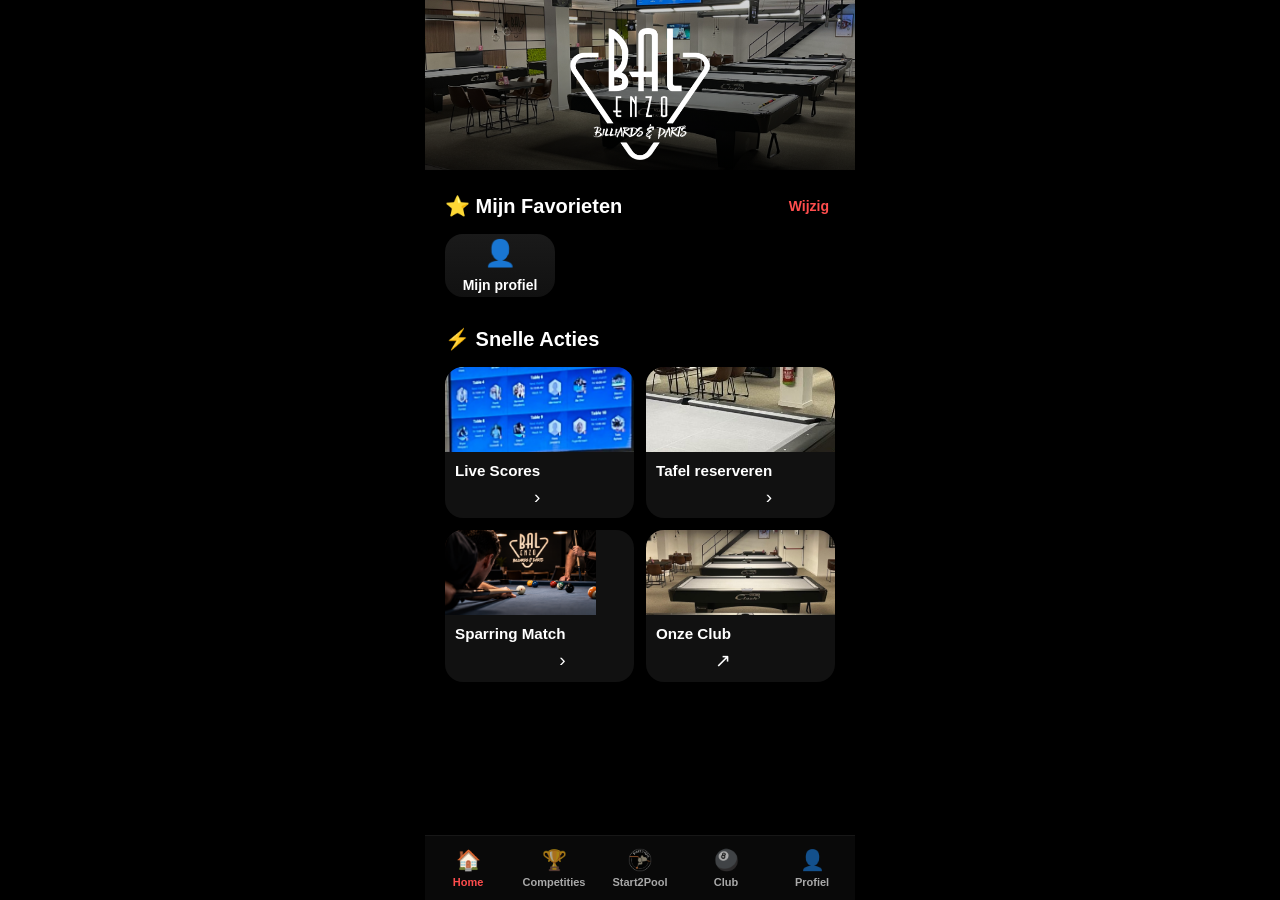
==== commit 277c94d0: "aanpassingen" ====
--- a/index.html
+++ b/index.html
@@ -89,14 +89,24 @@
             onclick="openMoneygames()"
             style="border: none; cursor: pointer; padding: 0"
           >
-            <img alt="Moneygames" src="moneygames.png" />
+            <div class="moneygames-home-image">
+  <img alt="Sparring Match" src="moneygames.png" />
+
+  <span
+    class="moneygames-notification-badge"
+    id="moneygamesNotificationBadge"
+    style="display: none"
+  >
+    0
+  </span>
+</div>
             <div class="quick-action-content">
-              <div class="quick-action-title">Moneygames</div>
+              <div class="quick-action-title">Sparring Match</div>
               <div
                 class="quick-action-subtitle"
                 data-i18n="ui.speel.een.moneygame"
               >
-                Speel een Moneygame
+                Speel een Sparring Match
               </div>
               <div class="quick-action-external">›</div>
             </div>
@@ -182,7 +192,7 @@
     </section>
 
 <!-- =========================
-     MONEYGAMES HELP SCREEN
+     Sparring Matches HELP SCREEN
 ========================== -->
 <section class="screen" id="moneygamesHelpScreen">
   <div class="page-header">
@@ -201,23 +211,22 @@
       ‹
     </button>
 
-    <span data-i18n="moneygames.help.title">Hoe werken Moneygames?</span>
+    <span data-i18n="moneygames.help.title">Hoe werken Sparring Matches?</span>
   </div>
 
   <main class="content">
     <div id="moneygamesHelpContent">
 
       <section class="moneygames-help-card">
-        <h2 data-i18n="moneygames.help.what.title">🎱 Wat zijn Moneygames?</h2>
+        <h2 data-i18n="moneygames.help.what.title">🎱 Wat zijn Sparring Matches?</h2>
 
         <p data-i18n="moneygames.help.what.text1">
-          Moneygames zijn onderlinge wedstrijden tussen spelers van Bal Enzo.
-          Je bepaalt zelf de discipline, Race To, datum, starttijd en eventuele inzet.
+          Sparring Matches zijn onderlinge oefenwedstrijden tussen spelers van Bal Enzo.
+          Je bepaalt zelf de discipline, Race To, datum en starttijd.
         </p>
 
         <p data-i18n="moneygames.help.what.text2">
-          Je hoeft niet voor geld te spelen. Met een inzet van €0 kun je Moneygames
-          ook gebruiken om gewoon een training of oefenwedstrijd af te spreken.
+          Zo kun je eenvoudig een tegenstander vinden en samen een trainingswedstrijd afspreken.
         </p>
       </section>
 
@@ -235,13 +244,13 @@
 
         <p data-i18n="moneygames.help.singles.text3">
           Krijg je meerdere reacties op je eigen oproep?
-          Dan kies jij zelf met welke geïnteresseerde speler je de Moneygame speelt.
+          Dan kies jij zelf met welke geïnteresseerde speler je de Sparring Match speelt.
         </p>
 
         <div class="moneygames-help-example">
           <strong data-i18n="moneygames.help.example">Voorbeeld</strong><br>
           <span data-i18n="moneygames.help.singles.example1">
-            9-ball · Race To 7 · €10 inzet
+            9-ball · Race To 7
           </span><br><br>
           <span data-i18n="moneygames.help.singles.example2">
             Drie spelers reageren op je oproep.
@@ -260,13 +269,13 @@
         </p>
 
         <p data-i18n="moneygames.help.doubles.text2">
-          Wanneer je zelf een Doubles-Moneygame aanmaakt, kies je eerst je partner.
-          Die partner moet de uitnodiging bevestigen voordat jullie Moneygame
+          Wanneer je zelf een Doubles Sparring Match aanmaakt, kies je eerst je partner.
+          Die partner moet de uitnodiging bevestigen voordat jullie Sparring Match
           openbaar wordt voor andere spelers.
         </p>
 
         <p data-i18n="moneygames.help.doubles.text3">
-          Reageert iemand op een open Doubles-Moneygame?
+          Reageert iemand op een open Doubles Sparring Match?
           Dan kiest die speler eerst zelf een partner.
           Ook die partner moet bevestigen voordat het duo als geldige kandidaat
           beschikbaar wordt voor de organisator.
@@ -297,43 +306,21 @@
       </section>
 
       <section class="moneygames-help-card">
-        <h2 data-i18n="moneygames.help.stake.title">
-          💶 Spelen met of zonder inzet
+        <h2 data-i18n="moneygames.help.create.title">
+          📢 Een Sparring Match plaatsen
         </h2>
 
-        <p data-i18n="moneygames.help.stake.text1">
-          Bij het plaatsen van een Moneygame bepaal je zelf de inzet.
-        </p>
-
-        <p data-i18n="moneygames.help.stake.text2">
-          Kies €0 wanneer je zonder geld wilt spelen.
-          Zo kun je Moneygames ook gebruiken om trainingen of oefenwedstrijden
-          met andere spelers af te spreken.
-        </p>
-
-        <p data-i18n="moneygames.help.stake.text3">
-          Wanneer je wel met een inzet speelt, wordt je balans bijgehouden
-          bij je Moneygame-statistieken.
-        </p>
-      </section>
-
-      <section class="moneygames-help-card">
-        <h2 data-i18n="moneygames.help.create.title">
-          📢 Een Moneygame plaatsen
-        </h2>
-
         <p data-i18n="moneygames.help.create.text1">
-          Druk op “+ Nieuwe Moneygame” en kies eerst of je Singles
+          Druk op “+ Nieuwe Sparring Match” en kies eerst of je Singles
           of Doubles wilt spelen.
         </p>
 
         <p data-i18n="moneygames.help.create.text2">
-          Daarna kies je de discipline, Race To, eventuele inzet,
-          datum en starttijd.
+          Daarna kies je de discipline, Race To, datum en starttijd.
         </p>
 
         <p data-i18n="moneygames.help.create.text3">
-          Een Singles-oproep wordt onmiddellijk bij de open Moneygames geplaatst.
+          Een Singles-oproep wordt onmiddellijk bij de open Sparring Matches geplaatst.
           Bij Doubles moet je gekozen partner eerst bevestigen voordat
           de oproep openbaar wordt.
         </p>
@@ -341,11 +328,11 @@
 
       <section class="moneygames-help-card">
         <h2 data-i18n="moneygames.help.react.title">
-          ✋ Reageren op een Moneygame
+          ✋ Reageren op een Sparring Match
         </h2>
 
         <p data-i18n="moneygames.help.react.text1">
-          Bij de open Moneygames kun je reageren op een oproep
+          Bij de open Sparring Matches kun je reageren op een oproep
           waarop je graag wilt meespelen.
         </p>
 
@@ -370,7 +357,7 @@
         <h2 data-i18n="moneygames.help.after.title">🏁 Na de wedstrijd</h2>
 
         <p data-i18n="moneygames.help.after.text1">
-          Vanaf de geplande starttijd kan de uitslag van de Moneygame
+          Vanaf de geplande starttijd kan de uitslag van de Sparring Match
           worden ingevoerd.
         </p>
 
@@ -395,7 +382,7 @@
         <h2 data-i18n="moneygames.help.deadline.title">⏱️ 48-uursregel</h2>
 
         <p data-i18n="moneygames.help.deadline.text1">
-          Vanaf de geplande starttijd van de Moneygame heb je 48 uur
+          Vanaf de geplande starttijd van de Sparring Match heb je 48 uur
           om de uitslag in te voeren.
         </p>
 
@@ -415,7 +402,7 @@
         <div class="moneygames-help-example">
           <strong data-i18n="moneygames.help.example">Voorbeeld</strong><br>
           <span data-i18n="moneygames.help.deadline.example1">
-            Een Moneygame start zaterdag om 20:00.
+            Een Sparring Match start zaterdag om 20:00.
           </span><br>
           <span data-i18n="moneygames.help.deadline.example2">
             De uitslag kan worden ingevoerd vanaf zaterdag 20:00 tot maandag 20:00.
@@ -427,7 +414,7 @@
         <h2 data-i18n="moneygames.help.forfeit.title">🚫 Forfait</h2>
 
         <p data-i18n="moneygames.help.forfeit.text1">
-          Kan een geplande Moneygame niet normaal worden afgewerkt?
+          Kan een geplande Sparring Match niet normaal worden afgewerkt?
           Dan kan de wedstrijd als forfait worden geregistreerd.
         </p>
 
@@ -450,12 +437,12 @@
         </h2>
 
         <p data-i18n="moneygames.help.stats.text1">
-          Je Moneygame-resultaten worden automatisch bijgehouden.
+          Je Sparring Match-resultaten worden automatisch bijgehouden.
         </p>
 
         <p data-i18n="moneygames.help.stats.text2">
-          Je ziet hoeveel wedstrijden je hebt gespeeld, gewonnen en verloren,
-          je winstpercentage en je eventuele financiële balans.
+          Je ziet hoeveel wedstrijden je hebt gespeeld, gewonnen en verloren
+          en je winstpercentage.
         </p>
 
         <p data-i18n="moneygames.help.stats.text3">
@@ -465,13 +452,13 @@
 
         <p data-i18n="moneygames.help.stats.text4">
           Alleen wedstrijden met een bevestigd resultaat tellen mee
-          voor je statistieken. Geannuleerde of verlopen Moneygames
+          voor je statistieken. Geannuleerde of verlopen Sparring Matches
           en wedstrijden zonder uitslag tellen niet mee.
         </p>
 
         <p data-i18n="moneygames.help.stats.text5">
-          In je historiek kun je ook eerdere Moneygames terugvinden,
-          inclusief de datum, discipline, Race To, inzet en uitslag.
+          In je historiek kun je ook eerdere Sparring Matches terugvinden,
+          inclusief de datum, discipline, Race To en uitslag.
         </p>
       </section>
 
@@ -481,7 +468,7 @@
         onclick="closeMoneygamesHelp()"
         data-i18n="moneygames.help.start"
       >
-        Start met Moneygames
+        Start met Sparring Matches
       </button>
 
     </div>
@@ -489,7 +476,7 @@
 </section>
 
     <!-- =========================
-     MONEYGAMES SCREEN
+     Sparring Matches SCREEN
 ========================== -->
     <section class="screen" id="moneygamesScreen">
       <div class="page-header">
@@ -506,7 +493,7 @@
         >
           ‹
         </button>
-        <span>Moneygames</span>
+        <span>Sparring Matches</span>
 
       </div>
       <main class="content">
@@ -514,13 +501,13 @@
           <div id="moneygamesAuth">
             <div class="moneygames-auth-card">
               <div class="moneygames-title-row">
-  <h2>🎱 Moneygames</h2>
+  <h2>🎱 Sparring Matches</h2>
 
   <button
     type="button"
     class="moneygames-help-button"
     onclick="showMoneygamesHelp()"
-    aria-label="Uitleg over Moneygames"
+    aria-label="Uitleg over Sparring Matches"
     data-i18n-aria-label="moneygames.help.button"
   >
     ?
@@ -530,7 +517,7 @@
                 class="moneygames-auth-text"
                 data-i18n="ui.log.in.of.registreer.om.moneygames.te.bekijken.en.te.spelen"
               >
-                Log in of registreer om Moneygames te bekijken en te spelen.
+                Log in of registreer om Sparring Matches te bekijken en te spelen.
               </p>
               <div class="moneygames-auth-tabs">
                 <button
@@ -617,13 +604,13 @@
           <div id="moneygamesApp" style="display: none">
             <div class="moneygames-welcome">
               <div class="moneygames-title-row">
-  <h2>🎱 Moneygames</h2>
+  <h2>🎱 Sparring Matches</h2>
 
   <button
     type="button"
     class="moneygames-help-button"
     onclick="showMoneygamesHelp()"
-    aria-label="Uitleg over Moneygames"
+    aria-label="Uitleg over Sparring Matches"
     data-i18n-aria-label="moneygames.help.button"
   >
     ?
@@ -639,7 +626,7 @@
                 onclick="showOpenMoneygames()"
                 type="button"
               >
-                Open Moneygames
+                Open Matches
               </button>
               <button
                 class="moneygames-main-tab"
@@ -648,7 +635,7 @@
                 onclick="showMyMoneygames()"
                 type="button"
               >
-                Mijn Moneygames
+                Mijn Matches  
               </button>
             </div>
             <div id="moneygamesOpenContent">
@@ -658,7 +645,7 @@
                 onclick="showNewMoneygameForm()"
                 type="button"
               >
-                + Nieuwe Moneygame
+                + Nieuwe Sparring Match
               </button>
               <div
                 class="moneygames-form-card"
@@ -666,7 +653,7 @@
                 style="display: none"
               >
                 <div class="moneygames-form-header">
-                  <h3 data-i18n="ui.nieuwe.moneygame.2">Nieuwe Moneygame</h3>
+                  <h3 data-i18n="ui.nieuwe.moneygame.2">Nieuwe Sparring Match</h3>
                   <button
                     class="moneygames-close-form"
                     onclick="hideNewMoneygameForm()"
@@ -724,40 +711,7 @@
                   step="1"
                   type="number"
                 />
-                <label data-i18n="ui.inzet" for="moneygamesStake">
-                  Inzet
-                </label>
-                <select
-                  id="moneygamesStake"
-                  onchange="toggleMoneygamesCustomStake()"
-                >
-                  <option data-i18n="ui.geen.inzet" value="0">
-                    Geen inzet
-                  </option>
-                  <option value="5">€5</option>
-                  <option value="10">€10</option>
-                  <option value="20">€20</option>
-                  <option value="50">€50</option>
-                  <option data-i18n="ui.ander.bedrag" value="custom">
-                    Ander bedrag
-                  </option>
-                </select>
-                <div id="moneygamesCustomStakeField" style="display: none">
-                  <label
-                    data-i18n="ui.ander.bedrag"
-                    for="moneygamesCustomStake"
-                  >
-                    Ander bedrag
-                  </label>
-                  <input
-                    data-i18n-placeholder="ui.bedrag.in.euro"
-                    id="moneygamesCustomStake"
-                    min="0"
-                    placeholder="Bedrag in euro"
-                    step="0.01"
-                    type="number"
-                  />
-                </div>
+
                 <label data-i18n="ui.datum" for="moneygamesDate"> Datum </label>
                 <div
                   class="moneygames-picker-field"
@@ -787,7 +741,7 @@
                   onclick="submitNewMoneygame()"
                   type="button"
                 >
-                  Moneygame plaatsen
+                  Sparring Match plaatsen
                 </button>
                 <div
                   class="moneygames-form-message"
@@ -834,7 +788,7 @@
                   class="moneygames-empty-state"
                   data-i18n="ui.nog.geen.open.moneygames"
                 >
-                  Nog geen open Moneygames.
+                  Nog geen open Sparring Matches.
                 </div>
               </div>
             </div>
@@ -868,7 +822,7 @@
                     class="moneygames-empty-state"
                     data-i18n="ui.geen.geplande.moneygames"
                   >
-                    Geen geplande Moneygames.
+                    Geen geplande Sparring Matches.
                   </div>
                 </div>
               </div>
@@ -895,10 +849,6 @@
                     <span id="moneygamesStatWinrate">0%</span>
                     <small data-i18n="ui.win">Win %</small>
                   </div>
-                  <div class="moneygames-stat-card moneygames-stat-card-wide">
-                    <span id="moneygamesStatBalance">€0</span>
-                    <small data-i18n="ui.balans">Balans</small>
-                  </div>
                 </div>
                 <!-- SINGLES -->
                 <h4 class="moneygames-stats-title">Singles</h4>
@@ -918,10 +868,6 @@
                   <div class="moneygames-stat-card">
                     <span id="moneygamesSinglesWinrate">0%</span>
                     <small data-i18n="ui.win">Win %</small>
-                  </div>
-                  <div class="moneygames-stat-card moneygames-stat-card-wide">
-                    <span id="moneygamesSinglesBalance">€0</span>
-                    <small data-i18n="ui.balans">Balans</small>
                   </div>
                 </div>
                 <!-- DOUBLES -->
@@ -943,10 +889,6 @@
                     <span id="moneygamesDoublesWinrate">0%</span>
                     <small data-i18n="ui.win">Win %</small>
                   </div>
-                  <div class="moneygames-stat-card moneygames-stat-card-wide">
-                    <span id="moneygamesDoublesBalance">€0</span>
-                    <small data-i18n="ui.balans">Balans</small>
-                  </div>
                 </div>
               </div>
               <div class="moneygames-my-section">
@@ -956,7 +898,7 @@
                     class="moneygames-empty-state"
                     data-i18n="ui.nog.geen.moneygames.gespeeld"
                   >
-                    Nog geen Moneygames gespeeld.
+                    Nog geen Sparring Matches gespeeld.
                   </div>
                 </div>
               </div>
@@ -1293,9 +1235,6 @@
             </div>
             <div class="competition-arrow">›</div>
           </div>
-            </div>
-            <div class="competition-arrow">›</div>
-          </div>
         </div>
         <!-- BREAK & PLAY -->
         <div class="tab-content" id="tab-breakplay">
@@ -1370,32 +1309,6 @@
             </div>
             <div class="competition-arrow">›</div>
           </div>
-        </div>
-        <!-- BAL ENZO ZOMERCOMPETITIE DUBBELS -->
-        <div class="tab-content" id="tab-summerpool">
-          <a
-            class="competition-card"
-            href="https://cuescore.com/tournament/Zomer+competitie+DUBBELS+editie+2026/82193731"
-            rel="noopener noreferrer"
-            target="_blank"
-          >
-            <div class="competition-icon">☀️</div>
-            <div class="competition-info">
-              <div
-                class="competition-title"
-                data-i18n="ui.bal.enzo.zomercompetitie.dubbels"
-              >
-                Bal Enzo Zomercompetitie Dubbels
-              </div>
-              <div
-                class="competition-subtitle"
-                data-i18n="ui.standen.en.wedstrijden"
-              >
-                Standen en wedstrijden
-              </div>
-            </div>
-            <div class="competition-arrow">›</div>
-          </a>
         </div>
         <!-- TORNOOIEN -->
         <div class="tab-content" id="tab-tournaments">
@@ -1861,6 +1774,398 @@
         </a>
       </main>
     </section>
+
+<!-- =========================
+     START2POOL OVERVIEW SCREEN
+========================== -->
+<section class="screen" id="start2PoolScreen">
+
+  <div class="page-header start2pool-page-header">
+    <img
+      src="start2pool.png"
+      alt=""
+      class="start2pool-header-logo"
+    />
+    <span>Start2Pool</span>
+  </div>
+
+  <main class="content">
+
+    <!-- START2POOL INTRO -->
+    <div class="start2pool-overview-intro">
+
+      <img
+        src="start2pool.png"
+        alt="Start2Pool"
+        class="start2pool-overview-logo"
+      />
+
+      <div class="start2pool-overview-label">
+        <span data-i18n="start2pool.slogan.practice">OEFEN.</span><br>
+        <span data-i18n="start2pool.slogan.improve">VERBETER.</span><br>
+        <span data-i18n="start2pool.slogan.grow">GROEI.</span>
+      </div>
+
+    </div>
+
+    <!-- OEFENINGEN -->
+    <section class="start2pool-overview-section">
+
+      <h2
+        class="start2pool-overview-title"
+        data-i18n="start2pool.exercises"
+      >
+        Oefeningen
+      </h2>
+
+      <button
+        type="button"
+        class="start2pool-exercise-card"
+        onclick="openStart2PoolExercise()"
+      >
+
+        <img
+          src="start2pool/oefening 1c.jpg"
+          alt="Enkele en Dubbele T"
+          class="start2pool-exercise-thumbnail"
+        />
+
+        <div class="start2pool-exercise-info">
+
+          <div
+            class="start2pool-exercise-number"
+            data-i18n="start2pool.exercise1.number"
+          >
+            Oefening 1
+          </div>
+
+          <div
+            class="start2pool-exercise-title"
+            data-i18n="start2pool.exercise1.title"
+          >
+            Enkele &amp; Dubbele T
+          </div>
+
+          <div
+            class="start2pool-exercise-description"
+            data-i18n="start2pool.exercise1.description"
+          >
+            Controle van de witte bal, positionering en vooruitdenken.
+          </div>
+
+          <div
+            class="start2pool-exercise-levels"
+            data-i18n="start2pool.exercise1.levels"
+          >
+            Level C · Level B · Level A
+          </div>
+
+        </div>
+
+        <div class="start2pool-exercise-arrow">
+          ›
+        </div>
+
+      </button>
+
+    </section>
+
+
+    <!-- OVER START2POOL -->
+    <section class="start2pool-about">
+
+      <h2 data-i18n="start2pool.about.title">
+        Wat is Start2Pool?
+      </h2>
+
+      <p data-i18n="start2pool.about.text1">
+        Start2Pool helpt spelers stap voor stap beter te worden in poolbiljart.
+        In deze app vind je regelmatig nieuwe oefeningen waarmee je verschillende
+        onderdelen van je spel kunt trainen.
+      </p>
+
+      <p data-i18n="start2pool.about.text2">
+        De oefeningen zijn opgebouwd volgens verschillende niveaus.
+        Zo kun je starten op een toegankelijk niveau en daarna doorgroeien
+        naar moeilijkere varianten.
+      </p>
+
+      <h3 data-i18n="start2pool.about.what.title">
+        Wat vind je hier?
+      </h3>
+
+      <p data-i18n="start2pool.about.what.text1">
+        Elke oefening bevat een afbeelding van de opstelling, een duidelijke
+        uitleg, het doel van de oefening en de belangrijkste aandachtspunten.
+      </p>
+
+      <p data-i18n="start2pool.about.what.text2">
+        De oefeningen kunnen verdeeld zijn in Level C, Level B en Level A,
+        zodat je de moeilijkheid kunt aanpassen aan je eigen niveau.
+      </p>
+
+    </section>
+
+  </main>
+
+</section>
+
+
+<!-- =========================
+     START2POOL EXERCISE SCREEN
+========================== -->
+<section class="screen" id="start2PoolExerciseScreen">
+
+  <div class="page-header">
+
+    <button
+      type="button"
+      onclick="closeStart2PoolExercise()"
+      class="start2pool-back-button"
+    >
+      ‹
+    </button>
+
+    <span data-i18n="start2pool.exercise1.title">
+      Enkele &amp; Dubbele T
+    </span>
+
+  </div>
+
+
+  <main class="content">
+
+    <!-- INTRO -->
+    <div class="start2pool-intro">
+
+      <img
+        alt="Start2Pool"
+        class="start2pool-intro-logo"
+        src="start2pool.png"
+      />
+
+      <div
+        class="start2pool-month-label"
+        data-i18n="start2pool.challenge.month"
+      >
+        Uitdaging van de maand
+      </div>
+
+      <h2
+        class="start2pool-challenge-title"
+        data-i18n="start2pool.exercise1.title"
+      >
+        Enkele &amp; Dubbele T
+      </h2>
+
+    </div>
+
+
+    <!-- LEVEL TABS -->
+    <div class="start2pool-level-tabs">
+
+      <button
+        type="button"
+        class="start2pool-level-tab active"
+        data-level="c"
+        data-i18n="start2pool.level.c"
+      >
+        Level C
+      </button>
+
+      <button
+        type="button"
+        class="start2pool-level-tab"
+        data-level="b"
+        data-i18n="start2pool.level.b"
+      >
+        Level B
+      </button>
+
+      <button
+        type="button"
+        class="start2pool-level-tab"
+        data-level="a"
+        data-i18n="start2pool.level.a"
+      >
+        Level A
+      </button>
+
+    </div>
+
+
+    <!-- =========================
+         LEVEL C
+    ========================== -->
+    <div
+      class="start2pool-level-content active"
+      id="start2PoolLevelC"
+    >
+
+      <img
+        class="start2pool-drill-image"
+        src="start2pool/oefening 1c.jpg"
+        alt="Start2Pool Level C - Enkele T"
+      />
+
+      <h3 data-i18n="start2pool.exercise1.c.title">
+        Uitdaging Enkele T
+      </h3>
+
+      <p data-i18n="start2pool.exercise1.c.instructions">
+        Plaats de ballen zoals aangegeven op de afbeelding. Speel vervolgens
+        alle ballen weg in één van de vier hoekpockets. Je bepaalt zelf in
+        welke volgorde je de ballen speelt en naar welke hoekpocket.
+      </p>
+
+      <div class="start2pool-info-card">
+        <strong data-i18n="start2pool.goal">🎯 Doel</strong>
+
+        <p data-i18n="start2pool.exercise1.c.goal">
+          Speel alle ballen weg zonder een andere objectbal te raken.
+        </p>
+      </div>
+
+      <div class="start2pool-info-card">
+        <strong data-i18n="start2pool.focus">💡 Focus</strong>
+
+        <p data-i18n="start2pool.exercise1.c.focus">
+          Controle over de witte bal, positie kiezen en vooruitdenken.
+          Probeer na iedere bal een goede positie over te houden voor je volgende shot.
+        </p>
+      </div>
+
+      <div class="start2pool-info-card start2pool-warning">
+        <strong data-i18n="start2pool.important">⚠️ Belangrijk</strong>
+
+        <p data-i18n="start2pool.exercise1.c.important">
+          De witte bal mag tijdens het shot geen andere objectbal raken dan
+          de bal die je probeert te potten. Raak je toch een andere bal,
+          dan is je poging afgelopen.
+        </p>
+      </div>
+
+    </div>
+
+
+    <!-- =========================
+         LEVEL B
+    ========================== -->
+    <div
+      class="start2pool-level-content"
+      id="start2PoolLevelB"
+    >
+
+      <img
+        class="start2pool-drill-image"
+        src="start2pool/oefening 1b.jpg"
+        alt="Start2Pool Level B - Dubbele T"
+      />
+
+      <h3 data-i18n="start2pool.exercise1.b.title">
+        Uitdaging Dubbele T
+      </h3>
+
+      <p data-i18n="start2pool.exercise1.b.instructions">
+        Plaats alle ballen volgens de Dubbele T-opstelling op de afbeelding.
+        Speel daarna alle ballen weg in één van de vier hoekpockets.
+        De volgorde van de ballen en de keuze van de pocket zijn volledig vrij.
+      </p>
+
+      <div class="start2pool-info-card">
+        <strong data-i18n="start2pool.goal">🎯 Doel</strong>
+
+        <p data-i18n="start2pool.exercise1.b.goal">
+          Maak de volledige Dubbele T leeg zonder een andere objectbal te raken.
+        </p>
+      </div>
+
+      <div class="start2pool-info-card">
+        <strong data-i18n="start2pool.focus">💡 Focus</strong>
+
+        <p data-i18n="start2pool.exercise1.b.focus">
+          Denk telkens één of meerdere ballen vooruit. Kies niet alleen de
+          gemakkelijkste bal, maar probeer de witte bal zo te plaatsen dat
+          je volgende shot ook goed speelbaar blijft.
+        </p>
+      </div>
+
+      <div class="start2pool-info-card start2pool-warning">
+        <strong data-i18n="start2pool.important">⚠️ Belangrijk</strong>
+
+        <p data-i18n="start2pool.exercise1.b.important">
+          De witte bal mag tijdens het shot geen andere objectbal raken dan
+          de bal die je probeert te potten. Eén verkeerde aanraking betekent
+          dat je poging voorbij is.
+        </p>
+      </div>
+
+    </div>
+
+
+    <!-- =========================
+         LEVEL A
+    ========================== -->
+    <div
+      class="start2pool-level-content"
+      id="start2PoolLevelA"
+    >
+
+      <img
+        class="start2pool-drill-image"
+        src="start2pool/oefening 1a.jpg"
+        alt="Start2Pool Level A - Dubbele T"
+      />
+
+      <h3 data-i18n="start2pool.exercise1.a.title">
+        Uitdaging Dubbele T
+      </h3>
+
+      <p data-i18n="start2pool.exercise1.a.instructions1">
+        Gebruik dezelfde Dubbele T-opstelling, maar speel de ballen nu in
+        numerieke volgorde: 1, 2, 3, 4 enzovoort. De nummer 15 wordt altijd
+        als laatste gespeeld.
+      </p>
+
+      <p data-i18n="start2pool.exercise1.a.instructions2">
+        Iedere bal moet in één van de vier hoekpockets worden gepot.
+        Je kiest zelf welke hoekpocket je gebruikt.
+      </p>
+
+      <div class="start2pool-info-card">
+        <strong data-i18n="start2pool.goal">🎯 Doel</strong>
+
+        <p data-i18n="start2pool.exercise1.a.goal">
+          Speel de volledige reeks correct uit, in volgorde van nummer,
+          met de 15 als laatste en zonder een andere objectbal te raken.
+        </p>
+      </div>
+
+      <div class="start2pool-info-card">
+        <strong data-i18n="start2pool.focus">💡 Focus</strong>
+
+        <p data-i18n="start2pool.exercise1.a.focus">
+          Omdat de volgende bal vooraf vastligt, wordt positioneel spelen veel
+          belangrijker. Denk voor ieder shot na waar de witte bal moet eindigen
+          om de volgende genummerde bal goed te kunnen spelen.
+        </p>
+      </div>
+
+      <div class="start2pool-info-card start2pool-warning">
+        <strong data-i18n="start2pool.important">⚠️ Belangrijk</strong>
+
+        <p data-i18n="start2pool.exercise1.a.important">
+          De witte bal mag tijdens het shot geen enkele andere objectbal raken
+          dan de bal die je op dat moment moet spelen.
+        </p>
+      </div>
+
+    </div>
+
+  </main>
+
+</section>
+
     <!-- =========================
        PROFIEL SCREEN
   ========================== -->
@@ -1935,23 +2240,36 @@
        BOTTOM NAVIGATION
   ========================== -->
     <nav class="bottom-nav">
-      <button class="nav-item active" data-target="homeScreen">
-        <span>🏠</span>
-        <span class="nav-label" data-i18n="ui.home">Home</span>
-      </button>
-      <button class="nav-item" data-target="competitionsScreen">
-        <span>🏆</span>
-        <span class="nav-label" data-i18n="ui.competities.2">Competities</span>
-      </button>
-      <button class="nav-item" data-target="clubScreen">
-        <span>🎱</span>
-        <span class="nav-label">Club</span>
-      </button>
-      <button class="nav-item" data-target="profileScreen">
-        <span>👤</span>
-        <span class="nav-label" data-i18n="ui.profiel.2">Profiel</span>
-      </button>
-    </nav>
+  <button class="nav-item active" data-target="homeScreen">
+    <span>🏠</span>
+    <span class="nav-label" data-i18n="ui.home">Home</span>
+  </button>
+
+  <button class="nav-item" data-target="competitionsScreen">
+    <span>🏆</span>
+    <span class="nav-label" data-i18n="ui.competities.2">Competities</span>
+  </button>
+
+  <button class="nav-item" data-target="start2PoolScreen">
+    <img
+      alt=""
+      aria-hidden="true"
+      class="nav-icon-image"
+      src="start2pool.png"
+    />
+    <span class="nav-label">Start2Pool</span>
+  </button>
+
+  <button class="nav-item" data-target="clubScreen">
+    <span>🎱</span>
+    <span class="nav-label">Club</span>
+  </button>
+
+  <button class="nav-item" data-target="profileScreen">
+    <span>👤</span>
+    <span class="nav-label" data-i18n="ui.profiel.2">Profiel</span>
+  </button>
+</nav>
     <!-- FAVORIETEN MODAL -->
     <div class="modal" id="favoritesModal">
       <div class="modal-content">
--- a/style.css
+++ b/style.css
@@ -369,6 +369,35 @@
     font-size: 11px;
     font-weight: 600;
   }
+
+  .nav-icon-image {
+  display: block;
+  width: 24px;
+  height: 24px;
+  object-fit: contain;
+  opacity: 0.65;
+}
+
+.nav-item.active .nav-icon-image {
+  opacity: 1;
+  filter: brightness(0) saturate(100%) invert(42%) sepia(89%)
+    saturate(1869%) hue-rotate(331deg) brightness(104%) contrast(101%);
+}
+
+.start2pool-intro {
+  display: flex;
+  justify-content: center;
+  align-items: center;
+  padding: 32px 20px;
+}
+
+.start2pool-intro-logo {
+  display: block;
+  width: 85px;
+  max-width: 30%;
+  height: auto;
+  margin: 0 auto 10px;
+}
 
   /* =========================
     MODAL
@@ -3362,4 +3391,364 @@
   display: flex;
   align-items: center;
   justify-content: center;
+}
+
+/* =========================================================
+   START2POOL
+========================================================= */
+
+#start2PoolScreen .content {
+  padding-bottom: 100px;
+}
+
+/* Intro / logo */
+.start2pool-intro {
+  text-align: center;
+  margin-bottom: 18px;
+}
+
+.start2pool-intro-logo {
+  display: block;
+  width: 100px;
+  max-width: 55%;
+  height: auto;
+  margin: 0 auto 12px;
+}
+
+.start2pool-month-label {
+  color: #999;
+  font-size: 12px;
+  font-weight: 600;
+  text-transform: uppercase;
+  letter-spacing: 1px;
+  margin-bottom: 4px;
+}
+
+.start2pool-challenge-title {
+  margin: 0;
+  color: #fff;
+  font-size: 20px;
+  font-weight: 700;
+}
+
+/* Level tabs */
+.start2pool-level-tabs {
+  display: grid;
+  grid-template-columns: repeat(3, 1fr);
+  gap: 6px;
+  margin: 0 0 16px;
+  padding: 4px;
+  background: #111;
+  border: 1px solid #242424;
+  border-radius: 12px;
+}
+
+.start2pool-level-tab {
+  appearance: none;
+  border: 0;
+  border-radius: 9px;
+  background: transparent;
+  color: #888;
+  padding: 10px 4px;
+  font-size: 13px;
+  font-weight: 700;
+  cursor: pointer;
+}
+
+.start2pool-level-tab.active {
+  background: #ff4d4d;
+  color: #fff;
+}
+
+/* Level inhoud */
+.start2pool-level-content {
+  display: none;
+}
+
+.start2pool-level-content.active {
+  display: block;
+}
+
+/* Oefening afbeelding */
+.start2pool-drill-image {
+  display: block;
+  width: 100%;
+  height: auto;
+  border-radius: 12px;
+  border: 1px solid #242424;
+  margin-bottom: 18px;
+}
+
+/* Titel */
+.start2pool-level-content h3 {
+  color: #fff;
+  font-size: 19px;
+  margin: 0 0 10px;
+}
+
+/* Algemene tekst */
+.start2pool-level-content > p {
+  color: #bbb;
+  font-size: 14px;
+  line-height: 1.55;
+  margin: 0 0 14px;
+}
+
+/* Doel / Focus / Belangrijk */
+.start2pool-info-card {
+  background: #111;
+  border: 1px solid #242424;
+  border-radius: 12px;
+  padding: 14px;
+  margin-top: 10px;
+}
+
+.start2pool-info-card strong {
+  display: block;
+  color: #fff;
+  font-size: 14px;
+  margin-bottom: 6px;
+}
+
+.start2pool-info-card p {
+  color: #aaa;
+  font-size: 13px;
+  line-height: 1.5;
+  margin: 0;
+}
+
+/* Waarschuwing */
+.start2pool-info-card.start2pool-warning {
+  border-color: #3a2f20;
+}
+
+/* Kleinere smartphones */
+@media (max-width: 380px) {
+  .start2pool-challenge-title {
+    font-size: 20px;
+  }
+
+  .start2pool-level-tab {
+    font-size: 12px;
+    padding: 9px 3px;
+  }
+
+  .start2pool-info-card {
+    padding: 12px;
+  }
+}
+
+.start2pool-page-header {
+  display: flex;
+  align-items: center;
+  gap: 9px;
+}
+
+.start2pool-header-logo {
+  width: 30px;
+  height: 30px;
+  object-fit: contain;
+  flex-shrink: 0;
+}
+
+/* =========================================================
+   START2POOL OVERZICHT
+========================================================= */
+
+.start2pool-overview-section {
+  margin-bottom: 28px;
+}
+
+.start2pool-overview-title {
+  margin: 0 0 12px;
+  color: #fff;
+  font-size: 20px;
+  font-weight: 700;
+}
+
+
+/* OEFENING KAART */
+.start2pool-exercise-card {
+  width: 100%;
+  display: flex;
+  align-items: center;
+  gap: 8px;
+
+  background: #111;
+  border: 1px solid #242424;
+  border-radius: 12px;
+
+  padding: 8px;
+
+  text-align: left;
+  cursor: pointer;
+}
+
+.start2pool-exercise-thumbnail {
+  width: 56px;
+  height: 56px;
+  object-fit: cover;
+  border-radius: 7px;
+  flex-shrink: 0;
+}
+
+.start2pool-exercise-info {
+  flex: 1;
+  min-width: 0;
+}
+
+.start2pool-exercise-number {
+  color: #ff4d4d;
+  font-size: 9px;
+  font-weight: 700;
+  text-transform: uppercase;
+  letter-spacing: 0.7px;
+  margin-bottom: 2px;
+}
+
+.start2pool-exercise-title {
+  color: #fff;
+  font-size: 14px;
+  font-weight: 700;
+  margin-bottom: 2px;
+}
+
+.start2pool-exercise-description {
+  color: #aaa;
+  font-size: 10px;
+  line-height: 1.3;
+  margin-bottom: 3px;
+}
+
+.start2pool-exercise-levels {
+  color: #777;
+  font-size: 9px;
+  font-weight: 600;
+}
+
+.start2pool-exercise-arrow {
+  color: #777;
+  font-size: 20px;
+  flex-shrink: 0;
+}
+
+
+/* OVER START2POOL */
+.start2pool-about {
+  background: #111;
+  border: 1px solid #242424;
+  border-radius: 14px;
+
+  padding: 16px;
+}
+
+.start2pool-about h2 {
+  margin: 0 0 10px;
+
+  color: #fff;
+  font-size: 18px;
+}
+
+.start2pool-about h3 {
+  margin: 20px 0 8px;
+
+  color: #fff;
+  font-size: 15px;
+}
+
+.start2pool-about p {
+  margin: 0 0 12px;
+
+  color: #aaa;
+  font-size: 13px;
+  line-height: 1.55;
+}
+
+.start2pool-about p:last-child {
+  margin-bottom: 0;
+}
+
+.start2pool-about strong {
+  color: #fff;
+}
+
+
+/* TERUGKNOP OEFENING */
+.start2pool-back-button {
+  background: none;
+  border: none;
+
+  color: #fff;
+  font-size: 24px;
+
+  cursor: pointer;
+
+  margin-right: 10px;
+  padding: 0;
+}
+
+/* START2POOL OVERVIEW INTRO */
+
+.start2pool-overview-intro {
+  display: flex;
+  align-items: center;
+  justify-content: center;
+  gap: 14px;
+
+  margin: 8px 0 22px;
+}
+
+.start2pool-overview-logo {
+  width: 82px;
+  height: 82px;
+  object-fit: contain;
+  flex-shrink: 0;
+}
+
+.start2pool-overview-label {
+  color: #cfcfcf;
+  font-size: 11px;
+  line-height: 1.45;
+  letter-spacing: 1.2px;
+  font-weight: 500;
+}
+
+.start2pool-overview-intro-title {
+  color: #fff;
+  font-size: 20px;
+  line-height: 1.15;
+  font-weight: 700;
+}
+
+.moneygames-home-image {
+  position: relative;
+}
+
+.moneygames-home-image img {
+  display: block;
+  width: 100%;
+}
+
+.moneygames-notification-badge {
+  position: absolute;
+  top: 7px;
+  right: 7px;
+
+  min-width: 36px;
+  height: 36px;
+  padding: 0 7px;
+
+  display: flex;
+  align-items: center;
+  justify-content: center;
+
+  background: #e53935;
+  color: #fff;
+
+  border-radius: 999px;
+  border: 2px solid #111;
+
+  font-size: 24px;
+  font-weight: 800;
+  line-height: 1;
 }
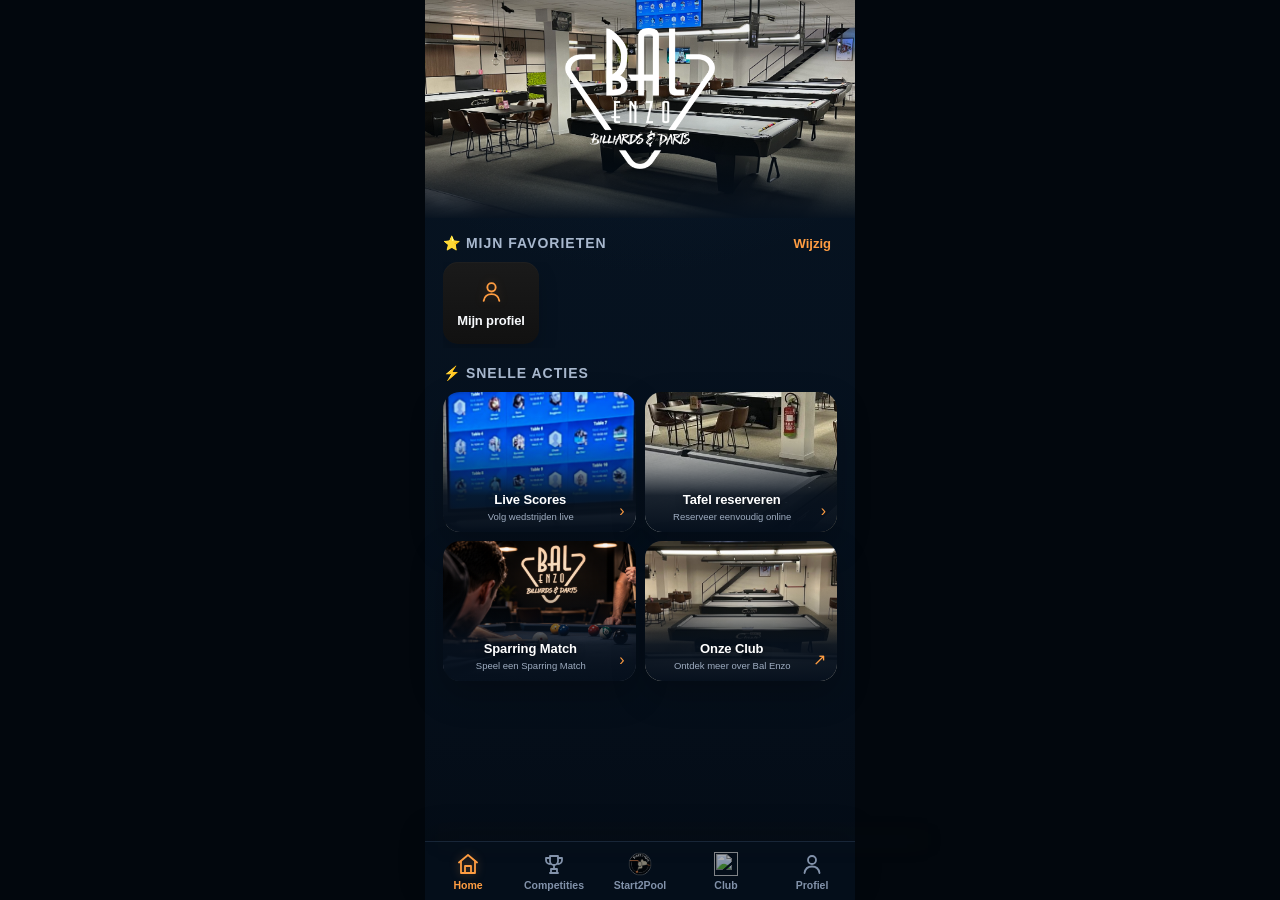
==== commit aa0f3c56: "UPDATES" ====
--- a/index.html
+++ b/index.html
@@ -177,7 +177,7 @@
       <main class="content">
         <div class="balenzo-live-scores" id="balEnzoLiveScores">
           <div class="live-scores-intro">
-            <div class="live-scores-title">🎱 Bal Enzo Live Scores</div>
+            <div class="live-scores-title"><img src="balenzologo.png" alt="" class="live-scores-brand-logo"> <span>Bal Enzo Live Scores</span></div>
             <div
               class="live-scores-status"
               data-i18n="ui.live.verbinding.maken"
@@ -218,7 +218,7 @@
     <div id="moneygamesHelpContent">
 
       <section class="moneygames-help-card">
-        <h2 data-i18n="moneygames.help.what.title">🎱 Wat zijn Sparring Matches?</h2>
+        <h2><span class="moneygames-help-icon" aria-hidden="true"><svg viewBox="0 0 24 24"><circle cx="12" cy="12" r="9"></circle><circle cx="12" cy="12" r="4"></circle><text x="12" y="14.2" text-anchor="middle">8</text></svg></span><span data-i18n="moneygames.help.what.title">Wat zijn Sparring Matches?</span></h2>
 
         <p data-i18n="moneygames.help.what.text1">
           Sparring Matches zijn onderlinge oefenwedstrijden tussen spelers van Bal Enzo.
@@ -231,7 +231,7 @@
       </section>
 
       <section class="moneygames-help-card">
-        <h2 data-i18n="moneygames.help.singles.title">👤 Singles</h2>
+        <h2><span class="moneygames-help-icon" aria-hidden="true"><svg viewBox="0 0 24 24"><circle cx="12" cy="7" r="3.2"></circle><path d="M5.5 20c.6-4.1 2.7-6.2 6.5-6.2s5.9 2.1 6.5 6.2"></path></svg></span><span data-i18n="moneygames.help.singles.title">Singles</span></h2>
 
         <p data-i18n="moneygames.help.singles.text1">
           Bij Singles speel je één tegen één.
@@ -262,7 +262,7 @@
       </section>
 
       <section class="moneygames-help-card">
-        <h2 data-i18n="moneygames.help.doubles.title">👥 Doubles</h2>
+        <h2><span class="moneygames-help-icon" aria-hidden="true"><svg viewBox="0 0 24 24"><circle cx="8" cy="8" r="2.7"></circle><circle cx="16" cy="8" r="2.7"></circle><path d="M3.5 20c.5-3.6 2.1-5.4 4.5-5.4s4 1.8 4.5 5.4"></path><path d="M11.5 20c.5-3.6 2.1-5.4 4.5-5.4s4 1.8 4.5 5.4"></path></svg></span><span data-i18n="moneygames.help.doubles.title">Doubles</span></h2>
 
         <p data-i18n="moneygames.help.doubles.text1">
           Bij Doubles speel je samen met een partner tegen een ander duo.
@@ -306,9 +306,7 @@
       </section>
 
       <section class="moneygames-help-card">
-        <h2 data-i18n="moneygames.help.create.title">
-          📢 Een Sparring Match plaatsen
-        </h2>
+        <h2><span class="moneygames-help-icon" aria-hidden="true"><svg viewBox="0 0 24 24"><rect x="4" y="5" width="16" height="14" rx="2"></rect><path d="M8 3v4M16 3v4M4 9h16M8 13h4M8 16h6"></path></svg></span><span data-i18n="moneygames.help.create.title">Een Sparring Match plaatsen</span></h2>
 
         <p data-i18n="moneygames.help.create.text1">
           Druk op “+ Nieuwe Sparring Match” en kies eerst of je Singles
@@ -327,9 +325,7 @@
       </section>
 
       <section class="moneygames-help-card">
-        <h2 data-i18n="moneygames.help.react.title">
-          ✋ Reageren op een Sparring Match
-        </h2>
+        <h2><span class="moneygames-help-icon" aria-hidden="true"><svg viewBox="0 0 24 24"><path d="M6 4h12v11H9l-4 4V4h1z"></path><path d="M9 9h6M9 12h4"></path></svg></span><span data-i18n="moneygames.help.react.title">Reageren op een Sparring Match</span></h2>
 
         <p data-i18n="moneygames.help.react.text1">
           Bij de open Sparring Matches kun je reageren op een oproep
@@ -354,7 +350,7 @@
       </section>
 
       <section class="moneygames-help-card">
-        <h2 data-i18n="moneygames.help.after.title">🏁 Na de wedstrijd</h2>
+        <h2><span class="moneygames-help-icon" aria-hidden="true"><svg viewBox="0 0 24 24"><circle cx="12" cy="12" r="9"></circle><path d="m8 12 2.5 2.5L16.5 8.5"></path></svg></span><span data-i18n="moneygames.help.after.title">Na de wedstrijd</span></h2>
 
         <p data-i18n="moneygames.help.after.text1">
           Vanaf de geplande starttijd kan de uitslag van de Sparring Match
@@ -379,7 +375,7 @@
       </section>
 
       <section class="moneygames-help-card">
-        <h2 data-i18n="moneygames.help.deadline.title">⏱️ 48-uursregel</h2>
+        <h2><span class="moneygames-help-icon" aria-hidden="true"><svg viewBox="0 0 24 24"><circle cx="12" cy="13" r="7.5"></circle><path d="M12 9v4l2.5 1.5M9 3h6"></path></svg></span><span data-i18n="moneygames.help.deadline.title">48-uursregel</span></h2>
 
         <p data-i18n="moneygames.help.deadline.text1">
           Vanaf de geplande starttijd van de Sparring Match heb je 48 uur
@@ -411,7 +407,7 @@
       </section>
 
       <section class="moneygames-help-card">
-        <h2 data-i18n="moneygames.help.forfeit.title">🚫 Forfait</h2>
+        <h2><span class="moneygames-help-icon" aria-hidden="true"><svg viewBox="0 0 24 24"><circle cx="12" cy="12" r="9"></circle><path d="m7.5 7.5 9 9"></path></svg></span><span data-i18n="moneygames.help.forfeit.title">Forfait</span></h2>
 
         <p data-i18n="moneygames.help.forfeit.text1">
           Kan een geplande Sparring Match niet normaal worden afgewerkt?
@@ -432,9 +428,7 @@
       </section>
 
       <section class="moneygames-help-card">
-        <h2 data-i18n="moneygames.help.stats.title">
-          📊 Statistieken en historiek
-        </h2>
+        <h2><span class="moneygames-help-icon" aria-hidden="true"><svg viewBox="0 0 24 24"><path d="M5 19V11M12 19V6M19 19V3"></path><path d="M3 19h18"></path></svg></span><span data-i18n="moneygames.help.stats.title">Statistieken en historiek</span></h2>
 
         <p data-i18n="moneygames.help.stats.text1">
           Je Sparring Match-resultaten worden automatisch bijgehouden.
@@ -501,7 +495,7 @@
           <div id="moneygamesAuth">
             <div class="moneygames-auth-card">
               <div class="moneygames-title-row">
-  <h2>🎱 Sparring Matches</h2>
+  <h2 class="moneygames-brand-title"><img src="balenzologo.png" alt="" class="moneygames-brand-logo"> <span>Sparring Matches</span></h2>
 
   <button
     type="button"
@@ -604,7 +598,7 @@
           <div id="moneygamesApp" style="display: none">
             <div class="moneygames-welcome">
               <div class="moneygames-title-row">
-  <h2>🎱 Sparring Matches</h2>
+  <h2 class="moneygames-brand-title"><img src="balenzologo.png" alt="" class="moneygames-brand-logo"> <span>Sparring Matches</span></h2>
 
   <button
     type="button"
@@ -619,25 +613,46 @@
               <p data-i18n="ui.welkom" id="moneygamesWelcomeText">Welkom!</p>
             </div>
             <div class="moneygames-main-tabs">
-              <button
-                class="moneygames-main-tab active"
-                data-i18n="ui.open.moneygames"
-                id="moneygamesOpenTab"
-                onclick="showOpenMoneygames()"
-                type="button"
-              >
-                Open Matches
-              </button>
-              <button
-                class="moneygames-main-tab"
-                data-i18n="ui.mijn.moneygames"
-                id="moneygamesMyTab"
-                onclick="showMyMoneygames()"
-                type="button"
-              >
-                Mijn Matches  
-              </button>
-            </div>
+  <button
+    class="moneygames-main-tab active"
+    data-i18n="ui.open.moneygames"
+    id="moneygamesOpenTab"
+    onclick="showOpenMoneygames()"
+    type="button"
+  >
+    Open Matches
+  </button>
+
+  <button
+    class="moneygames-main-tab"
+    data-i18n="ui.mijn.moneygames"
+    id="moneygamesMyTab"
+    onclick="showMyMoneygames()"
+    type="button"
+  >
+    Mijn Matches
+  </button>
+
+  <button
+    class="moneygames-main-tab"
+    data-i18n="moneygames.plannedMatches"
+    id="moneygamesPlannedTab"
+    onclick="showPlannedClubMoneygames()"
+    type="button"
+  >
+    Geplande Matches
+  </button>
+
+  <button
+    class="moneygames-main-tab"
+    data-i18n="moneygames.playedMatches"
+    id="moneygamesPlayedTab"
+    onclick="showPlayedClubMoneygames()"
+    type="button"
+  >
+    Gespeelde Matches
+  </button>
+</div>
             <div id="moneygamesOpenContent">
               <button
                 class="moneygames-new-btn"
@@ -696,10 +711,16 @@
                   Discipline
                 </label>
                 <select id="moneygamesDiscipline">
-                  <option value="8-ball">8-ball</option>
-                  <option value="9-ball">9-ball</option>
-                  <option value="10-ball">10-ball</option>
-                </select>
+                <option value="8-ball">8-ball</option>
+                <option value="9-ball">9-ball</option>
+                <option value="10-ball">10-ball</option>
+                <option
+                  value="any"
+                  data-i18n="moneygames.anyDiscipline"
+                >
+                  Eender
+                </option>
+              </select>
                 <label data-i18n="ui.race.to" for="moneygamesRaceTo">
                   Race To
                 </label>
@@ -791,7 +812,48 @@
                   Nog geen open Sparring Matches.
                 </div>
               </div>
-            </div>
+                        </div>
+
+            <div
+              id="moneygamesPlannedContent"
+              style="display: none"
+            >
+              <div class="moneygames-my-section">
+                <h3 data-i18n="moneygames.plannedMatches">
+                  Geplande Matches
+                </h3>
+
+                <div id="moneygamesPlannedClubList">
+                  <div
+                    class="moneygames-empty-state"
+                    data-i18n="moneygames.noPlannedClubMatches"
+                  >
+                    Geen geplande wedstrijden.
+                  </div>
+                </div>
+              </div>
+            </div>
+
+            <div
+              id="moneygamesPlayedContent"
+              style="display: none"
+            >
+              <div class="moneygames-my-section">
+                <h3 data-i18n="moneygames.playedMatches">
+                  Gespeelde Matches
+                </h3>
+
+                <div id="moneygamesPlayedClubList">
+                  <div
+                    class="moneygames-empty-state"
+                    data-i18n="moneygames.noPlayedClubMatches"
+                  >
+                    Nog geen gespeelde wedstrijden.
+                  </div>
+                </div>
+              </div>
+            </div>
+
             <div id="moneygamesMyContent" style="display: none">
               <div class="moneygames-my-section">
                 <h3 data-i18n="ui.mijn.open.oproepen">Mijn open oproepen</h3>
@@ -1014,14 +1076,50 @@
                   </div>
                 </div>
                 <div class="moneygames-account-divider"></div>
-                <button
-                  class="moneygames-logout-btn"
-                  data-i18n="ui.uitloggen"
-                  onclick="handleMoneygamesLogout()"
-                  type="button"
-                >
-                  Uitloggen
-                </button>
+
+<div class="moneygames-account-row">
+  <strong>Pushmeldingen</strong>
+</div>
+
+<div class="moneygames-account-row">
+  Ontvang meldingen over je Sparring Matches.
+</div>
+
+<button
+  class="moneygames-primary-btn"
+  id="moneygamesPushButton"
+  onclick="handleEnableMoneygamesPushNotifications()"
+  type="button"
+>
+  🔔 Pushmeldingen inschakelen
+</button>
+
+<button
+  class="moneygames-secondary-btn"
+  id="moneygamesTestPushButton"
+  onclick="sendMoneygamesTestPush()"
+  style="display: none"
+  type="button"
+>
+  Testmelding versturen
+</button>
+
+<div
+  class="moneygames-auth-message"
+  id="moneygamesPushMessage"
+  aria-live="polite"
+></div>
+
+<div class="moneygames-account-divider"></div>
+
+<button
+  class="moneygames-logout-btn"
+  data-i18n="ui.uitloggen"
+  onclick="handleMoneygamesLogout()"
+  type="button"
+>
+  Uitloggen
+</button>
               </div>
             </div>
           </div>
@@ -1051,8 +1149,9 @@
       <main class="content">
         <div class="reservation-container">
           <div class="reservation-intro">
-            <div class="reservation-title" data-i18n="ui.reserveer.je.tafel">
-              🎱 Reserveer je tafel
+            <div class="reservation-title">
+              <span class="reservation-title-icon" aria-hidden="true"><svg viewBox="0 0 24 24"><circle cx="12" cy="12" r="9"></circle><circle cx="12" cy="12" r="4"></circle><text x="12" y="14.2" text-anchor="middle">8</text></svg></span>
+              <span data-i18n="ui.reserveer.je.tafel">Reserveer je tafel</span>
             </div>
             <div
               class="reservation-subtitle"
@@ -1061,13 +1160,23 @@
               Kies je gewenste moment en reserveer eenvoudig online.
             </div>
           </div>
-          <div class="reservation-frame">
-            <iframe
-              src="https://bal-enzo.sportsclubadmin.eu/reserveren"
-              title="Tafel reserveren"
-            >
-            </iframe>
-          </div>
+          <button
+  type="button"
+  class="reservation-restart-button"
+  onclick="restartTableReservation()"
+  data-i18n="reservation.newReservation"
+>
+  ↻ Nieuwe reservatie
+</button>
+
+<div class="reservation-frame">
+  <iframe
+    id="tableReservationIframe"
+    src="https://bal-enzo.sportsclubadmin.eu/reserveren"
+    title="Tafel reserveren"
+  >
+  </iframe>
+</div>
         </div>
       </main>
     </section>
@@ -1095,15 +1204,20 @@
   </div>
 
   <main class="content">
-    <div class="reservation-container">
-      <div class="reservation-frame">
-        <iframe
-          src="https://cuescore.com/bal-enzobilliardsdarts"
-          title="Bal Enzo"
-        >
-        </iframe>
-      </div>
-    </div>
+    <section class="our-club-native">
+      <div class="our-club-hero">
+        <img src="balenzologo.png" alt="Bal Enzo" class="our-club-logo">
+        <div><h2>Bal Enzo Billiards &amp; Darts</h2><p>Poolbiljart in Wilrijk</p></div>
+      </div>
+      <div class="our-club-info-card">
+        <div class="our-club-info-icon">⌖</div>
+        <div><strong>Adres</strong><span>Jules Moretuslei 231 · 2610 Wilrijk</span></div>
+      </div>
+      <button class="our-club-action" type="button" onclick="openTableReservation()"><span>Tafel reserveren</span><span>›</span></button>
+      <a class="our-club-action" href="https://cuescore.com/bal-enzobilliardsdarts" target="_blank" rel="noopener noreferrer"><span>Bekijk Bal Enzo op CueScore</span><span>↗</span></a>
+      <a class="our-club-action" href="https://www.facebook.com/billiardsendarts" target="_blank" rel="noopener noreferrer"><span>Facebook</span><span>↗</span></a>
+      <a class="our-club-action" href="https://www.instagram.com/balenzo_billiards_darts/" target="_blank" rel="noopener noreferrer"><span>Instagram</span><span>↗</span></a>
+    </section>
   </main>
 </section>
 
@@ -1127,24 +1241,207 @@
   </div>
 
   <main class="content">
+
+    <div id="myProfileLoading">
+      Profiel laden...
+    </div>
+
+    <div
+      id="myProfileError"
+      style="display: none;"
+    ></div>
+
+    <div
+      id="myProfileContent"
+      class="my-profile-content"
+      style="display: none;"
+    >
+
+      <!-- PROFIELHEADER -->
+      <div class="my-profile-header">
+
+        <img
+          id="myProfileImage"
+          class="my-profile-image"
+          src=""
+          alt=""
+        >
+
+        <div class="my-profile-name-row">
+          <span
+            id="myProfileVerified"
+            class="my-profile-verified"
+            style="display: none;"
+          >
+            ✓
+          </span>
+
+          <div
+            id="myProfileName"
+            class="my-profile-name"
+          ></div>
+        </div>
+
+        <div
+          id="myProfileLocation"
+          class="my-profile-location"
+        ></div>
+
+      </div>
+
+<!-- RATINGS -->
+<div
+  id="myProfileRatings"
+  class="my-profile-ratings"
+></div>
+
+      <!-- PROFIELTABS -->
+      <div class="my-profile-tabs">
+
+  <button
+    type="button"
+    class="my-profile-tab active"
+    data-profile-tab="matches"
+  >
+    <svg class="my-profile-tab-icon" viewBox="0 0 24 24" aria-hidden="true">
+      <circle cx="12" cy="12" r="9"></circle>
+      <circle cx="12" cy="9" r="3.2"></circle>
+      <text x="12" y="10.4" text-anchor="middle">8</text>
+    </svg>
+    <span>Wedstrijden</span>
+  </button>
+
+  <button
+    type="button"
+    class="my-profile-tab"
+    data-profile-tab="tournaments"
+  >
+    <svg class="my-profile-tab-icon" viewBox="0 0 24 24" aria-hidden="true">
+      <path d="M8 4h8v5a4 4 0 0 1-8 0V4z"></path>
+      <path d="M8 6H4v2a4 4 0 0 0 4 4"></path>
+      <path d="M16 6h4v2a4 4 0 0 1-4 4"></path>
+      <path d="M12 13v4"></path>
+      <path d="M8 21h8"></path>
+      <path d="M9 17h6v4H9z"></path>
+    </svg>
+    <span>Tornooien</span>
+  </button>
+
+  <button
+    type="button"
+    class="my-profile-tab"
+    data-profile-tab="teams"
+  >
+    <svg class="my-profile-tab-icon" viewBox="0 0 24 24" aria-hidden="true">
+      <circle cx="9" cy="8" r="3"></circle>
+      <circle cx="17" cy="9" r="2.5"></circle>
+      <path d="M3.5 19c.5-3.5 2.4-5.5 5.5-5.5s5 2 5.5 5.5"></path>
+      <path d="M14 14c.8-.7 1.8-1 3-1 2.4 0 3.8 1.5 4.2 4"></path>
+    </svg>
+    <span>Teams</span>
+  </button>
+
+  <button
+    type="button"
+    class="my-profile-tab"
+    data-profile-tab="cuescore"
+  >
+    <img
+      src="cuescore.png"
+      alt=""
+      class="my-profile-cuescore-logo"
+    >
+    <span>CueScore</span>
+  </button>
+
+</div>
+
+      <!-- WEDSTRIJDEN -->
+      <div
+        id="myProfileTabMatches"
+        class="my-profile-tab-panel"
+        style="display: none;"
+      >
+      </div>
+
+      <!-- TORNOOIEN -->
+      <div
+        id="myProfileTabTournaments"
+        class="my-profile-tab-panel"
+        style="display: none;"
+      >
+      </div>
+
+      <!-- TEAMS -->
+      <div
+        id="myProfileTabTeams"
+        class="my-profile-tab-panel"
+        style="display: none;"
+      >
+      </div>
+
+    </div>
+
+  </main>
+</section>
+
+<!-- =========================
+     CUESCORE PROFIEL SCREEN
+========================= -->
+<section class="screen" id="myProfileCueScoreScreen">
+
+  <div class="page-header">
+    <button
+      type="button"
+      onclick="closeMyProfileCueScore()"
+      style="
+        background: none;
+        border: none;
+        color: white;
+        font-size: 24px;
+        cursor: pointer;
+        margin-right: 10px;
+      "
+    >
+      ‹
+    </button>
+
+    <span>CueScore</span>
+  </div>
+
+  <main class="content">
     <div class="reservation-container">
+
       <div class="reservation-frame">
         <iframe
-          id="myProfileIframe"
-          src="about:blank"
-          title="Mijn profiel"
+          id="myProfileCueScoreIframe"
+          src=""
+          title="CueScore profiel"
         >
         </iframe>
       </div>
+
     </div>
   </main>
+
 </section>
 
     <!-- =========================
        COMPETITIES SCREEN
   ========================== -->
     <section class="screen" id="competitionsScreen">
-      <div class="page-header" data-i18n="ui.competities">🏆 Competities</div>
+      <div class="page-header competitions-page-header">
+  <svg class="competitions-header-icon" viewBox="0 0 24 24" aria-hidden="true">
+    <path d="M8 4h8v5a4 4 0 0 1-8 0V4z"></path>
+    <path d="M8 6H4v2a4 4 0 0 0 4 4"></path>
+    <path d="M16 6h4v2a4 4 0 0 1-4 4"></path>
+    <path d="M12 13v4"></path>
+    <path d="M8 21h8"></path>
+    <path d="M9 17h6v4H9z"></path>
+  </svg>
+
+  <span data-i18n="ui.competities.2">Competities</span>
+</div>
       <div class="tab-bar">
         <button
           class="tab active"
@@ -1162,11 +1459,20 @@
         <!-- BRABANT / ANTWERPEN -->
         <div class="tab-content active" id="tab-brabant">
           <button
-            class="competition-card"
-            onclick="openCompetitionDetail(74130085)"
-            style="width: 100%; border: none; cursor: pointer"
-          >
-            <div class="competition-icon">🏆</div>
+  class="competition-card competition-card-photo"
+  style="--competition-bg: url('style/eersteklasse.webp');"
+  onclick="openCompetitionDetail(74130085)"
+>
+            <div class="competition-icon">
+  <svg class="competition-icon-svg" viewBox="0 0 24 24" aria-hidden="true">
+    <path d="M8 4h8v5a4 4 0 0 1-8 0V4z"></path>
+    <path d="M8 6H4v2a4 4 0 0 0 4 4"></path>
+    <path d="M16 6h4v2a4 4 0 0 1-4 4"></path>
+    <path d="M12 13v4"></path>
+    <path d="M8 21h8"></path>
+    <path d="M9 17h6v4H9z"></path>
+  </svg>
+</div>
             <div class="competition-info">
               <div class="competition-title" data-i18n="ui.eerste.klasse">
                 Eerste Klasse
@@ -1181,11 +1487,20 @@
             <div class="competition-arrow">›</div>
           </button>
           <div
-            class="competition-card"
+            class="competition-card competition-card-photo"
             onclick="openCompetitionDetail(74130109)"
-            style="cursor: pointer"
+            style="cursor: pointer; --competition-bg: url('style/tweedeklasse.webp');"
           >
-            <div class="competition-icon">🏆</div>
+            <div class="competition-icon">
+  <svg class="competition-icon-svg" viewBox="0 0 24 24" aria-hidden="true">
+    <path d="M8 4h8v5a4 4 0 0 1-8 0V4z"></path>
+    <path d="M8 6H4v2a4 4 0 0 0 4 4"></path>
+    <path d="M16 6h4v2a4 4 0 0 1-4 4"></path>
+    <path d="M12 13v4"></path>
+    <path d="M8 21h8"></path>
+    <path d="M9 17h6v4H9z"></path>
+  </svg>
+</div>
             <div class="competition-info">
               <div class="competition-title" data-i18n="ui.tweede.klasse">
                 Tweede Klasse
@@ -1200,11 +1515,20 @@
             <div class="competition-arrow">›</div>
           </div>
           <div
-            class="competition-card"
+            class="competition-card competition-card-photo"
             onclick="openCompetitionDetail(74130127)"
-            style="cursor: pointer"
+            style="cursor: pointer; --competition-bg: url('style/derdeklasse.webp');"
           >
-            <div class="competition-icon">🏆</div>
+            <div class="competition-icon">
+  <svg class="competition-icon-svg" viewBox="0 0 24 24" aria-hidden="true">
+    <path d="M8 4h8v5a4 4 0 0 1-8 0V4z"></path>
+    <path d="M8 6H4v2a4 4 0 0 0 4 4"></path>
+    <path d="M16 6h4v2a4 4 0 0 1-4 4"></path>
+    <path d="M12 13v4"></path>
+    <path d="M8 21h8"></path>
+    <path d="M9 17h6v4H9z"></path>
+  </svg>
+</div>
             <div class="competition-info">
               <div class="competition-title" data-i18n="ui.derde.klasse">
                 Derde Klasse
@@ -1219,11 +1543,20 @@
             <div class="competition-arrow">›</div>
           </div>
           <div
-            class="competition-card"
+            class="competition-card competition-card-photo"
             onclick="openCompetitionDetail(74130139)"
-            style="cursor: pointer"
+            style="cursor: pointer; --competition-bg: url('style/beker.webp');"
           >
-            <div class="competition-icon">🏆</div>
+            <div class="competition-icon">
+  <svg class="competition-icon-svg" viewBox="0 0 24 24" aria-hidden="true">
+    <path d="M8 4h8v5a4 4 0 0 1-8 0V4z"></path>
+    <path d="M8 6H4v2a4 4 0 0 0 4 4"></path>
+    <path d="M16 6h4v2a4 4 0 0 1-4 4"></path>
+    <path d="M12 13v4"></path>
+    <path d="M8 21h8"></path>
+    <path d="M9 17h6v4H9z"></path>
+  </svg>
+</div>
             <div class="competition-info">
               <div class="competition-title" data-i18n="ui.beker">Beker</div>
               <div
@@ -1235,17 +1568,41 @@
             </div>
             <div class="competition-arrow">›</div>
           </div>
+
+          <!-- SPELER ZOEKEN -->
+          <button
+            type="button"
+            class="competition-card player-search-card"
+            onclick="openPlayerSearch()"
+          >
+            <div class="player-search-icon">
+              <svg viewBox="0 0 24 24" aria-hidden="true">
+                <circle cx="11" cy="11" r="6.5"></circle>
+                <path d="M16 16l4.5 4.5"></path>
+              </svg>
+            </div>
+
+            <div class="competition-info">
+              <div class="competition-title">
+                Speler zoeken
+              </div>
+              <div class="competition-subtitle">
+                Zoek een speler op CueScore
+              </div>
+            </div>
+
+            <div class="competition-arrow">›</div>
+          </button>
+
         </div>
         <!-- BREAK & PLAY -->
         <div class="tab-content" id="tab-breakplay">
-          <h3 class="competition-section-title">Break &amp; Play</h3>
           <!-- REEKS 1 -->
           <div
-            class="competition-card"
+            class="competition-card competition-card-photo"
             onclick="openCompetitionDetail(85928236)"
-            style="cursor: pointer"
+            style="cursor: pointer; --competition-bg: url('style/breakplay1.webp')"
           >
-            <div class="competition-icon">🎱</div>
             <div class="competition-info">
               <div class="competition-title" data-i18n="ui.break.play.reeks.1">
                 Break &amp; Play Reeks 1
@@ -1255,11 +1612,10 @@
           </div>
           <!-- REEKS 2 -->
           <div
-            class="competition-card"
+            class="competition-card competition-card-photo"
             onclick="openCompetitionDetail(85928569)"
-            style="cursor: pointer"
+            style="cursor: pointer; --competition-bg: url('style/breakplay2.webp')"
           >
-            <div class="competition-icon">🎱</div>
             <div class="competition-info">
               <div class="competition-title" data-i18n="ui.break.play.reeks.2">
                 Break &amp; Play Reeks 2
@@ -1269,11 +1625,10 @@
           </div>
           <!-- REEKS 3 -->
           <div
-            class="competition-card"
+            class="competition-card competition-card-photo"
             onclick="openCompetitionDetail(85928635)"
-            style="cursor: pointer"
+            style="cursor: pointer; --competition-bg: url('style/breakplay3.webp')"
           >
-            <div class="competition-icon">🎱</div>
             <div class="competition-info">
               <div class="competition-title" data-i18n="ui.break.play.reeks.3">
                 Break &amp; Play Reeks 3
@@ -1283,11 +1638,10 @@
           </div>
           <!-- REEKS 4 -->
           <div
-            class="competition-card"
+            class="competition-card competition-card-photo"
             onclick="openCompetitionDetail(85928797)"
-            style="cursor: pointer"
+            style="cursor: pointer; --competition-bg: url('style/breakplay4.webp')"
           >
-            <div class="competition-icon">🎱</div>
             <div class="competition-info">
               <div class="competition-title" data-i18n="ui.break.play.reeks.4">
                 Break &amp; Play Reeks 4
@@ -1297,11 +1651,10 @@
           </div>
           <!-- REEKS 5 -->
           <div
-            class="competition-card"
+            class="competition-card competition-card-photo"
             onclick="openCompetitionDetail(85929085)"
-            style="cursor: pointer"
+            style="cursor: pointer; --competition-bg: url('style/breakplay5.webp')"
           >
-            <div class="competition-icon">🎱</div>
             <div class="competition-info">
               <div class="competition-title" data-i18n="ui.break.play.reeks.5">
                 Break &amp; Play Reeks 5
@@ -1310,65 +1663,150 @@
             <div class="competition-arrow">›</div>
           </div>
         </div>
-        <!-- TORNOOIEN -->
-        <div class="tab-content" id="tab-tournaments">
+        <!-- BAL ENZO ZOMERCOMPETITIE DUBBELS -->
+        <div class="tab-content" id="tab-summerpool">
           <a
             class="competition-card"
-            href="#"
-            onclick="
-              window.open(
-                'https://cuescore.com/tournaments/?date=' +
-                  new Date().toISOString().split('T')[0] +
-                  '&amp;sort=asc&amp;c=1000237&amp;d=0&amp;q=',
-                '_blank',
-              );
-              return false;
-            "
+            href="https://cuescore.com/tournament/Zomer+competitie+DUBBELS+editie+2026/82193731"
+            rel="noopener noreferrer"
+            target="_blank"
           >
-            <div class="competition-icon">🇧🇪</div>
+            <div class="competition-icon">☀️</div>
             <div class="competition-info">
-              <div class="competition-title" data-i18n="ui.tornooien.belgie">
-                Tornooien België
+              <div
+                class="competition-title"
+                data-i18n="ui.bal.enzo.zomercompetitie.dubbels"
+              >
+                Bal Enzo Zomercompetitie Dubbels
               </div>
               <div
                 class="competition-subtitle"
-                data-i18n="ui.vanaf.de.dag.van.raadpleging"
+                data-i18n="ui.standen.en.wedstrijden"
               >
-                Vanaf de dag van raadpleging
-              </div>
-            </div>
-            <div class="competition-arrow">›</div>
-          </a>
-          <a
-            class="competition-card"
-            href="#"
-            onclick="
-              window.open(
-                'https://cuescore.com/tournaments/?date=' +
-                  new Date().toISOString().split('T')[0] +
-                  '&amp;sort=asc&amp;c=1000231&amp;d=0&amp;q=',
-                '_blank',
-              );
-              return false;
-            "
-          >
-            <div class="competition-icon">🇳🇱</div>
-            <div class="competition-info">
-              <div class="competition-title" data-i18n="ui.tornooien.nederland">
-                Tornooien Nederland
-              </div>
-              <div
-                class="competition-subtitle"
-                data-i18n="ui.vanaf.de.dag.van.raadpleging"
-              >
-                Vanaf de dag van raadpleging
+                Standen en wedstrijden
               </div>
             </div>
             <div class="competition-arrow">›</div>
           </a>
         </div>
+
+        <!-- TORNOOIEN -->
+<div class="tab-content" id="tab-tournaments">
+
+  <button
+    type="button"
+    class="competition-card competition-card-photo competition-country-photo"
+    onclick="openCountryTournaments('belgium')"
+    style="width: 100%; border: none; cursor: pointer; --competition-bg: url('style/tornooibelgie.webp');"
+  >
+    <div class="competition-icon">🇧🇪</div>
+
+    <div class="competition-info">
+      <div
+        class="competition-title"
+        data-i18n="ui.tornooien.belgie"
+      >
+        Tornooien België
+      </div>
+
+      <div class="competition-subtitle">
+        Komende en vorige tornooien
+      </div>
+    </div>
+
+    <div class="competition-arrow">›</div>
+  </button>
+
+  <button
+    type="button"
+    class="competition-card competition-card-photo competition-country-photo"
+    onclick="openCountryTournaments('netherlands')"
+    style="width: 100%; border: none; cursor: pointer; --competition-bg: url('style/tornooinederland.webp');"
+  >
+    <div class="competition-icon">🇳🇱</div>
+
+    <div class="competition-info">
+      <div
+        class="competition-title"
+        data-i18n="ui.tornooien.nederland"
+      >
+        Tornooien Nederland
+      </div>
+
+      <div class="competition-subtitle">
+        Komende en vorige tornooien
+      </div>
+    </div>
+
+    <div class="competition-arrow">›</div>
+  </button>
+
+</div>
       </main>
     </section>
+
+<!-- =========================
+     LAND TORNOOIEN SCREEN
+========================= -->
+<section class="screen" id="countryTournamentsScreen">
+
+  <div class="page-header">
+    <button
+      type="button"
+      onclick="closeCountryTournaments()"
+      style="
+        background: none;
+        border: none;
+        color: white;
+        font-size: 24px;
+        cursor: pointer;
+        margin-right: 10px;
+      "
+    >
+      ‹
+    </button>
+
+    <span id="countryTournamentsTitle">
+      Tornooien België
+    </span>
+  </div>
+
+  <main class="content">
+
+    <div class="competition-detail-tabs">
+
+      <button
+        type="button"
+        class="competition-detail-tab active"
+        id="countryTournamentsUpcomingTab"
+        onclick="showCountryTournamentView('upcoming')"
+      >
+        Komende
+      </button>
+
+      <button
+        type="button"
+        class="competition-detail-tab"
+        id="countryTournamentsPastTab"
+        onclick="showCountryTournamentView('past')"
+      >
+        Vorige
+      </button>
+
+    </div>
+
+    <div id="countryTournamentsList">
+
+      <div class="competition-loading">
+        Tornooien laden...
+      </div>
+
+    </div>
+
+  </main>
+
+</section>
+
     <!-- =========================
      COMPETITIE DETAIL SCREEN
 ========================== -->
@@ -1424,12 +1862,12 @@
               Wedstrijden
             </button>
             <button
-              class="competition-detail-tab"
-              data-i18n="ui.teams"
-              onclick="showCompetitionTab('teams', this)"
-            >
-              Teams
-            </button>
+  class="competition-detail-tab"
+  id="competitionTeamsTab"
+  onclick="showCompetitionTab('teams', this)"
+>
+  Teams
+</button>
           </div>
           <!-- OVERZICHT TAB -->
           <div class="competition-tab-panel" id="competitionTabOverview">
@@ -1451,17 +1889,30 @@
               </div>
             </div>
             <a
-              class="competition-cuescore-link"
-              href="#"
-              id="competitionCueScoreLink"
-              rel="noopener noreferrer"
-              target="_blank"
-            >
-              <span data-i18n="ui.bekijk.op.cuescore"
-                >🎱 Bekijk op CueScore</span
-              >
-              <span>↗</span>
-            </a>
+  class="competition-cuescore-link"
+  href="#"
+  id="competitionCueScoreLink"
+  rel="noopener noreferrer"
+  target="_blank"
+>
+  <span class="competition-cuescore-main">
+    <img
+      src="cuescore.png"
+      alt=""
+      class="competition-cuescore-logo"
+    >
+    <span data-i18n="ui.bekijk.op.cuescore">
+      Bekijk op CueScore
+    </span>
+  </span>
+
+  <span class="competition-cuescore-arrow">↗</span>
+</a>
+
+            <div
+              id="competitionRankingLinkContainer"
+              style="display: none"
+            ></div>
 
            <div
             id="competitionOverviewDynamic"
@@ -1538,6 +1989,53 @@
         </div>
       </main>
     </section>
+
+<!-- =========================
+     TORNOOI RANKING SCREEN
+========================== -->
+<section class="screen" id="tournamentRankingScreen">
+
+  <div class="page-header">
+
+    <button
+      type="button"
+      onclick="closeTournamentRanking()"
+      style="
+        background: none;
+        border: none;
+        color: white;
+        font-size: 24px;
+        cursor: pointer;
+        margin-right: 10px;
+      "
+    >
+      ‹
+    </button>
+
+    <span id="tournamentRankingTitle">
+      Ranking
+    </span>
+
+  </div>
+
+  <main class="content">
+
+    <div
+      id="tournamentRankingLoading"
+      class="competition-loading"
+    >
+      Ranking laden...
+    </div>
+
+    <div
+      id="tournamentRankingContent"
+      style="display: none"
+    ></div>
+
+  </main>
+
+</section>
+
     <!-- =========================
      WEDSTRIJD DETAIL SCREEN
 ========================== -->
@@ -1648,9 +2146,24 @@
           <h1 data-i18n="ui.speler" id="playerDetailTitle">Speler</h1>
         </div>
         <div class="team-detail-card">
-          <h2 data-i18n="ui.speler" id="playerDetailName">Speler</h2>
-          <div data-i18n="ui.team" id="playerDetailTeam">Team</div>
-        </div>
+
+  <img
+    id="playerDetailImage"
+    class="my-profile-image"
+    src=""
+    alt=""
+    style="display: none;"
+  >
+
+  <h2 data-i18n="ui.speler" id="playerDetailName">Speler</h2>
+  <div data-i18n="ui.team" id="playerDetailTeam">Team</div>
+
+  <div
+    id="playerDetailRatings"
+    class="my-profile-ratings"
+  ></div>
+
+</div>
         <div class="player-stats-section">
           <div class="competition-title" data-i18n="ui.statistieken">
             Statistieken
@@ -1665,7 +2178,14 @@
        CLUB SCREEN
   ========================== -->
     <section class="screen" id="clubScreen">
-      <div class="page-header" data-i18n="ui.club">🎱 Club</div>
+      <div class="page-header club-page-header">
+  <img
+    src="balenzologo.png"
+    alt=""
+    class="club-header-logo"
+  >
+  <span data-i18n="ui.club.2">Club</span>
+</div>
       <main class="content">
         <!-- Facebook -->
         <a
@@ -1675,8 +2195,10 @@
           target="_blank"
         >
           <div class="competition-icon">
-            <img alt="Facebook" src="facebook.png" />
-          </div>
+  <svg class="club-social-icon" viewBox="0 0 24 24" aria-hidden="true">
+    <path d="M14 8h3V4h-3c-3 0-5 2-5 5v3H6v4h3v6h4v-6h3l1-4h-4V9c0-.7.3-1 1-1z"></path>
+  </svg>
+</div>
           <div class="competition-info">
             <div class="competition-title">Facebook</div>
             <div
@@ -1696,8 +2218,12 @@
           target="_blank"
         >
           <div class="competition-icon">
-            <img alt="Instagram" src="instagram.png" />
-          </div>
+  <svg class="club-social-icon" viewBox="0 0 24 24" aria-hidden="true">
+    <rect x="3" y="3" width="18" height="18" rx="5"></rect>
+    <circle cx="12" cy="12" r="4"></circle>
+    <circle cx="17.5" cy="6.5" r="1"></circle>
+  </svg>
+</div>
           <div class="competition-info">
             <div class="competition-title">Instagram</div>
             <div
@@ -1717,8 +2243,11 @@
           target="_blank"
         >
           <div class="competition-icon">
-            <img alt="YouTube" src="youtube.png" />
-          </div>
+  <svg class="club-social-icon" viewBox="0 0 24 24" aria-hidden="true">
+    <rect x="3" y="6" width="18" height="12" rx="4"></rect>
+    <path d="M10 9l5 3-5 3z"></path>
+  </svg>
+</div>
           <div class="competition-info">
             <div class="competition-title">YouTube</div>
             <div
@@ -2019,7 +2548,7 @@
       </p>
 
       <div class="start2pool-info-card">
-        <strong data-i18n="start2pool.goal">🎯 Doel</strong>
+        <strong><span class="start2pool-info-icon start2pool-icon-target" aria-hidden="true"><svg viewBox="0 0 24 24"><circle cx="12" cy="12" r="8"></circle><circle cx="12" cy="12" r="3"></circle><path d="M12 2v3M12 19v3M2 12h3M19 12h3"></path></svg></span><span data-i18n="start2pool.goal">Doel</span></strong>
 
         <p data-i18n="start2pool.exercise1.c.goal">
           Speel alle ballen weg zonder een andere objectbal te raken.
@@ -2027,7 +2556,7 @@
       </div>
 
       <div class="start2pool-info-card">
-        <strong data-i18n="start2pool.focus">💡 Focus</strong>
+        <strong><span class="start2pool-info-icon start2pool-icon-focus" aria-hidden="true"><svg viewBox="0 0 24 24"><path d="M12 3v18M5 12h14"></path><path d="M8 8c2-2 6-2 8 0M8 16c2 2 6 2 8 0"></path></svg></span><span data-i18n="start2pool.focus">Focus</span></strong>
 
         <p data-i18n="start2pool.exercise1.c.focus">
           Controle over de witte bal, positie kiezen en vooruitdenken.
@@ -2036,7 +2565,7 @@
       </div>
 
       <div class="start2pool-info-card start2pool-warning">
-        <strong data-i18n="start2pool.important">⚠️ Belangrijk</strong>
+        <strong><span class="start2pool-info-icon start2pool-icon-warning" aria-hidden="true"><svg viewBox="0 0 24 24"><path d="M12 3l9 17H3L12 3z"></path><path d="M12 8v6M12 17v1"></path></svg></span><span data-i18n="start2pool.important">Belangrijk</span></strong>
 
         <p data-i18n="start2pool.exercise1.c.important">
           De witte bal mag tijdens het shot geen andere objectbal raken dan
@@ -2073,7 +2602,7 @@
       </p>
 
       <div class="start2pool-info-card">
-        <strong data-i18n="start2pool.goal">🎯 Doel</strong>
+        <strong><span class="start2pool-info-icon start2pool-icon-target" aria-hidden="true"><svg viewBox="0 0 24 24"><circle cx="12" cy="12" r="8"></circle><circle cx="12" cy="12" r="3"></circle><path d="M12 2v3M12 19v3M2 12h3M19 12h3"></path></svg></span><span data-i18n="start2pool.goal">Doel</span></strong>
 
         <p data-i18n="start2pool.exercise1.b.goal">
           Maak de volledige Dubbele T leeg zonder een andere objectbal te raken.
@@ -2081,7 +2610,7 @@
       </div>
 
       <div class="start2pool-info-card">
-        <strong data-i18n="start2pool.focus">💡 Focus</strong>
+        <strong><span class="start2pool-info-icon start2pool-icon-focus" aria-hidden="true"><svg viewBox="0 0 24 24"><path d="M12 3v18M5 12h14"></path><path d="M8 8c2-2 6-2 8 0M8 16c2 2 6 2 8 0"></path></svg></span><span data-i18n="start2pool.focus">Focus</span></strong>
 
         <p data-i18n="start2pool.exercise1.b.focus">
           Denk telkens één of meerdere ballen vooruit. Kies niet alleen de
@@ -2091,7 +2620,7 @@
       </div>
 
       <div class="start2pool-info-card start2pool-warning">
-        <strong data-i18n="start2pool.important">⚠️ Belangrijk</strong>
+        <strong><span class="start2pool-info-icon start2pool-icon-warning" aria-hidden="true"><svg viewBox="0 0 24 24"><path d="M12 3l9 17H3L12 3z"></path><path d="M12 8v6M12 17v1"></path></svg></span><span data-i18n="start2pool.important">Belangrijk</span></strong>
 
         <p data-i18n="start2pool.exercise1.b.important">
           De witte bal mag tijdens het shot geen andere objectbal raken dan
@@ -2133,7 +2662,7 @@
       </p>
 
       <div class="start2pool-info-card">
-        <strong data-i18n="start2pool.goal">🎯 Doel</strong>
+        <strong><span class="start2pool-info-icon start2pool-icon-target" aria-hidden="true"><svg viewBox="0 0 24 24"><circle cx="12" cy="12" r="8"></circle><circle cx="12" cy="12" r="3"></circle><path d="M12 2v3M12 19v3M2 12h3M19 12h3"></path></svg></span><span data-i18n="start2pool.goal">Doel</span></strong>
 
         <p data-i18n="start2pool.exercise1.a.goal">
           Speel de volledige reeks correct uit, in volgorde van nummer,
@@ -2142,7 +2671,7 @@
       </div>
 
       <div class="start2pool-info-card">
-        <strong data-i18n="start2pool.focus">💡 Focus</strong>
+        <strong><span class="start2pool-info-icon start2pool-icon-focus" aria-hidden="true"><svg viewBox="0 0 24 24"><path d="M12 3v18M5 12h14"></path><path d="M8 8c2-2 6-2 8 0M8 16c2 2 6 2 8 0"></path></svg></span><span data-i18n="start2pool.focus">Focus</span></strong>
 
         <p data-i18n="start2pool.exercise1.a.focus">
           Omdat de volgende bal vooraf vastligt, wordt positioneel spelen veel
@@ -2152,7 +2681,7 @@
       </div>
 
       <div class="start2pool-info-card start2pool-warning">
-        <strong data-i18n="start2pool.important">⚠️ Belangrijk</strong>
+        <strong><span class="start2pool-info-icon start2pool-icon-warning" aria-hidden="true"><svg viewBox="0 0 24 24"><path d="M12 3l9 17H3L12 3z"></path><path d="M12 8v6M12 17v1"></path></svg></span><span data-i18n="start2pool.important">Belangrijk</span></strong>
 
         <p data-i18n="start2pool.exercise1.a.important">
           De witte bal mag tijdens het shot geen enkele andere objectbal raken
@@ -2161,6 +2690,110 @@
       </div>
 
     </div>
+
+  </main>
+
+</section>
+
+<!-- =========================
+     START2POOL FOTO VIEWER
+========================== -->
+<div
+  class="start2pool-image-viewer"
+  id="start2PoolImageViewer"
+  role="dialog"
+  aria-modal="true"
+  aria-hidden="true"
+>
+  <button
+    type="button"
+    class="start2pool-image-viewer-close"
+    onclick="closeStart2PoolImage()"
+    aria-label="Afbeelding sluiten"
+  >
+    ×
+  </button>
+
+  <div class="start2pool-image-viewer-stage">
+    <img
+      id="start2PoolImageViewerImage"
+      class="start2pool-image-viewer-image"
+      src=""
+      alt=""
+      draggable="false"
+    />
+  </div>
+</div>
+
+<!-- =========================
+     SPELER ZOEKEN
+========================== -->
+<section class="screen" id="playerSearchScreen">
+
+  <div class="page-header">
+
+    <button
+      type="button"
+      class="player-search-back"
+      onclick="closePlayerSearch()"
+      aria-label="Terug"
+    >
+      ‹
+    </button>
+
+    <span>Speler zoeken</span>
+
+  </div>
+
+  <main class="content">
+
+    <div class="player-search-intro">
+      Zoek een speler op CueScore en bekijk zijn of haar profiel.
+    </div>
+
+    <div class="player-search-form">
+
+      <div class="player-search-input-wrap">
+
+        <svg
+          class="player-search-input-icon"
+          viewBox="0 0 24 24"
+          aria-hidden="true"
+        >
+          <circle cx="11" cy="11" r="6.5"></circle>
+          <path d="M16 16l4.5 4.5"></path>
+        </svg>
+
+        <input
+          type="search"
+          id="playerSearchInput"
+          class="player-search-input"
+          placeholder="Naam van speler"
+          autocomplete="off"
+          enterkeyhint="search"
+        />
+
+      </div>
+
+      <button
+        type="button"
+        class="player-search-submit"
+        id="playerSearchSubmit"
+      >
+        Zoeken
+      </button>
+
+    </div>
+
+    <div
+      id="playerSearchStatus"
+      class="player-search-status"
+    ></div>
+
+    <div
+      id="playerSearchResults"
+      class="player-search-results"
+    ></div>
 
   </main>
 
@@ -2170,14 +2803,17 @@
        PROFIEL SCREEN
   ========================== -->
     <section class="screen" id="profileScreen">
-      <div class="page-header" data-i18n="ui.profiel">👤 Profiel</div>
+      <div class="page-header profile-page-header">
+        <svg class="profile-header-icon" viewBox="0 0 24 24" aria-hidden="true"><circle cx="12" cy="8" r="4"></circle><path d="M4.5 21c.7-4.2 3.2-6.5 7.5-6.5s6.8 2.3 7.5 6.5"></path></svg>
+        <span data-i18n="ui.profiel.2">Profiel</span>
+      </div>
       <main class="content">
         <button
           class="competition-card"
           onclick="setProfile()"
           style="width: 100%; border: none; cursor: pointer"
         >
-          <div class="competition-icon">⚙️</div>
+          <div class="competition-icon"><svg class="profile-card-icon" viewBox="0 0 24 24" aria-hidden="true"><circle cx="12" cy="12" r="3"></circle><path d="M19.4 15a1.7 1.7 0 0 0 .3 1.9l.1.1-2.8 2.8-.1-.1a1.7 1.7 0 0 0-1.9-.3 1.7 1.7 0 0 0-1 1.6V21h-4v-.1a1.7 1.7 0 0 0-1-1.6 1.7 1.7 0 0 0-1.9.3l-.1.1L4.2 17l.1-.1a1.7 1.7 0 0 0 .3-1.9A1.7 1.7 0 0 0 3 14H3v-4h.1a1.7 1.7 0 0 0 1.6-1 1.7 1.7 0 0 0-.3-1.9L4.2 7 7 4.2l.1.1a1.7 1.7 0 0 0 1.9.3 1.7 1.7 0 0 0 1-1.6V3h4v.1a1.7 1.7 0 0 0 1 1.6 1.7 1.7 0 0 0 1.9-.3l.1-.1L19.8 7l-.1.1a1.7 1.7 0 0 0-.3 1.9 1.7 1.7 0 0 0 1.6 1h.1v4H21a1.7 1.7 0 0 0-1.6 1z"></path></svg></div>
           <div class="competition-info">
             <div
               class="competition-title"
@@ -2199,7 +2835,7 @@
           onclick="openProfile()"
           style="width: 100%; border: none; cursor: pointer"
         >
-          <div class="competition-icon">👤</div>
+          <div class="competition-icon"><svg class="profile-card-icon" viewBox="0 0 24 24" aria-hidden="true"><circle cx="12" cy="8" r="4"></circle><path d="M4.5 21c.7-4.2 3.2-6.5 7.5-6.5s6.8 2.3 7.5 6.5"></path></svg></div>
           <div class="competition-info">
             <div class="competition-title" data-i18n="ui.mijn.profiel.openen">
               Mijn profiel openen
@@ -2214,7 +2850,7 @@
           <div class="competition-arrow">›</div>
         </button>
         <div class="competition-card language-card">
-          <div class="competition-icon">🌐</div>
+          <div class="competition-icon"><svg class="profile-card-icon" viewBox="0 0 24 24" aria-hidden="true"><circle cx="12" cy="12" r="9"></circle><path d="M3 12h18M12 3a15 15 0 0 1 0 18M12 3a15 15 0 0 0 0 18"></path></svg></div>
           <div class="competition-info">
             <div class="competition-title" data-i18n="ui.taal">Taal</div>
             <div
@@ -2240,14 +2876,28 @@
        BOTTOM NAVIGATION
   ========================== -->
     <nav class="bottom-nav">
+
   <button class="nav-item active" data-target="homeScreen">
-    <span>🏠</span>
+    <svg class="nav-icon-svg" viewBox="0 0 24 24" aria-hidden="true">
+      <path d="M3 10.5L12 3l9 7.5"></path>
+      <path d="M5 9.5V21h14V9.5"></path>
+      <path d="M9 21v-7h6v7"></path>
+    </svg>
     <span class="nav-label" data-i18n="ui.home">Home</span>
   </button>
 
   <button class="nav-item" data-target="competitionsScreen">
-    <span>🏆</span>
-    <span class="nav-label" data-i18n="ui.competities.2">Competities</span>
+    <svg class="nav-icon-svg" viewBox="0 0 24 24" aria-hidden="true">
+      <path d="M8 4h8v5a4 4 0 0 1-8 0V4z"></path>
+      <path d="M8 6H4v2a4 4 0 0 0 4 4"></path>
+      <path d="M16 6h4v2a4 4 0 0 1-4 4"></path>
+      <path d="M12 13v4"></path>
+      <path d="M8 21h8"></path>
+      <path d="M9 17h6v4H9z"></path>
+    </svg>
+    <span class="nav-label" data-i18n="ui.competities.2">
+      Competities
+    </span>
   </button>
 
   <button class="nav-item" data-target="start2PoolScreen">
@@ -2261,15 +2911,27 @@
   </button>
 
   <button class="nav-item" data-target="clubScreen">
-    <span>🎱</span>
-    <span class="nav-label">Club</span>
+  <img
+    src="balenzologo.png"
+    alt=""
+    aria-hidden="true"
+    class="nav-icon-image nav-club-logo"
+  >
+  <span class="nav-label">Club</span>
+</button>
+
+  <button class="nav-item" data-target="profileScreen">
+    <svg class="nav-icon-svg" viewBox="0 0 24 24" aria-hidden="true">
+      <circle cx="12" cy="8" r="4"></circle>
+      <path d="M4.5 21c.7-4.2 3.2-6.5 7.5-6.5s6.8 2.3 7.5 6.5"></path>
+    </svg>
+    <span class="nav-label" data-i18n="ui.profiel.2">
+      Profiel
+    </span>
   </button>
 
-  <button class="nav-item" data-target="profileScreen">
-    <span>👤</span>
-    <span class="nav-label" data-i18n="ui.profiel.2">Profiel</span>
-  </button>
 </nav>
+
     <!-- FAVORIETEN MODAL -->
     <div class="modal" id="favoritesModal">
       <div class="modal-content">
@@ -2298,5 +2960,55 @@
     <script src="translations.js"></script>
     <script src="auth.js"></script>
     <script src="app.js"></script>
+
+<!-- =========================
+     SPARRING MATCHES ACTIEPOP-UP
+========================== -->
+<div
+  id="moneygamesActionPopup"
+  class="moneygames-action-popup"
+  hidden
+>
+  <div
+    class="moneygames-action-popup-card"
+    role="dialog"
+    aria-modal="true"
+    aria-labelledby="moneygamesActionPopupTitle"
+  >
+    <div class="moneygames-action-popup-icon">
+      🔔
+    </div>
+
+    <h2
+      id="moneygamesActionPopupTitle"
+      data-i18n="moneygames.actionPopup.title"
+    >
+      Actie nodig
+    </h2>
+
+    <p id="moneygamesActionPopupText">
+      Je hebt een openstaande actie bij Sparring Matches.
+    </p>
+
+    <button
+      type="button"
+      class="moneygames-action-popup-primary"
+      onclick="openMoneygamesActionPopupMatches()"
+      data-i18n="moneygames.actionPopup.view"
+    >
+      Bekijk Mijn Matches
+    </button>
+
+    <button
+      type="button"
+      class="moneygames-action-popup-secondary"
+      onclick="closeMoneygamesActionPopup()"
+      data-i18n="common.later"
+    >
+      Later
+    </button>
+  </div>
+</div>
+
   </body>
 </html>
--- a/style.css
+++ b/style.css
@@ -149,7 +149,9 @@
   justify-content: center;
 
   flex: 0 0 auto;
-  min-width: 110px;
+  width: 96px;
+  min-width: 96px;
+  max-width: 96px;
   padding: 4px 10px;
 
   background: linear-gradient(180deg, #1a1a1a, #111);
@@ -169,7 +171,12 @@
   .favorite-title {
     font-size: 14px;
     font-weight: 600;
-  }
+    line-height: 1.2;
+    white-space: normal;
+    overflow-wrap: break-word;
+    text-align: center;
+    max-width: 100%;
+}
 
   /* =========================
     SNELLE ACTIES
@@ -3729,6 +3736,115 @@
   width: 100%;
 }
 
+/* =========================================================
+   START2POOL FOTO VIEWER
+========================================================= */
+
+.start2pool-drill-image {
+  cursor: zoom-in;
+  -webkit-tap-highlight-color: transparent;
+}
+
+.start2pool-image-viewer {
+  display: none;
+  position: fixed;
+  inset: 0;
+
+  width: 100%;
+  height: 100vh;
+  height: 100dvh;
+
+  background: rgba(0, 0, 0, 0.97);
+
+  z-index: 200000;
+
+  padding-top: env(safe-area-inset-top);
+  padding-bottom: env(safe-area-inset-bottom);
+
+  overflow: hidden;
+  touch-action: none;
+}
+
+.start2pool-image-viewer.open {
+  display: flex;
+  align-items: center;
+  justify-content: center;
+}
+
+.start2pool-image-viewer-stage {
+  width: 100%;
+  height: 100%;
+
+  display: flex;
+  align-items: center;
+  justify-content: center;
+
+  overflow: hidden;
+  touch-action: none;
+}
+
+.start2pool-image-viewer-image {
+  display: block;
+
+  max-width: 100%;
+  max-height: 100%;
+
+  width: auto;
+  height: auto;
+
+  object-fit: contain;
+  user-select: none;
+  -webkit-user-select: none;
+
+  touch-action: none;
+  transform: translate3d(0, 0, 0) scale(1);
+  transform-origin: center center;
+
+  will-change: transform;
+  cursor: zoom-in;
+}
+
+.start2pool-image-viewer-image.zoomed {
+  cursor: grab;
+}
+
+.start2pool-image-viewer-image.dragging {
+  cursor: grabbing;
+}
+
+.start2pool-image-viewer-close {
+  position: absolute;
+
+  top: calc(12px + env(safe-area-inset-top));
+  right: 16px;
+
+  width: 44px;
+  height: 44px;
+
+  display: flex;
+  align-items: center;
+  justify-content: center;
+
+  padding: 0;
+  border: 1px solid #444;
+  border-radius: 50%;
+
+  background: rgba(20, 20, 20, 0.9);
+  color: #fff;
+
+  font-size: 30px;
+  font-weight: 300;
+  line-height: 1;
+
+  cursor: pointer;
+  z-index: 2;
+}
+
+body.start2pool-viewer-open {
+  overflow: hidden;
+  touch-action: none;
+}
+
 .moneygames-notification-badge {
   position: absolute;
   top: 7px;
@@ -3751,4 +3867,3388 @@
   font-size: 24px;
   font-weight: 800;
   line-height: 1;
+}
+
+/* =========================================================
+   SPARRING MATCHES ACTIEPOP-UP
+========================================================= */
+
+.moneygames-action-popup[hidden] {
+  display: none !important;
+}
+
+.moneygames-action-popup {
+  position: fixed;
+  inset: 0;
+  z-index: 10000;
+  display: flex;
+  align-items: center;
+  justify-content: center;
+  padding:
+    max(20px, env(safe-area-inset-top))
+    20px
+    max(20px, env(safe-area-inset-bottom));
+  background: rgba(0, 0, 0, 0.78);
+}
+
+.moneygames-action-popup-card {
+  width: 100%;
+  max-width: 400px;
+  padding: 26px 20px 20px;
+  text-align: center;
+  color: #ffffff;
+  background: #151515;
+  border: 1px solid #303030;
+  border-radius: 20px;
+  box-shadow: 0 18px 50px rgba(0, 0, 0, 0.55);
+}
+
+.moneygames-action-popup-icon {
+  margin-bottom: 10px;
+  font-size: 34px;
+  line-height: 1;
+}
+
+.moneygames-action-popup-card h2 {
+  margin: 0 0 10px;
+  font-size: 24px;
+}
+
+.moneygames-action-popup-card p {
+  margin: 0 0 22px;
+  color: #bdbdbd;
+  font-size: 15px;
+  line-height: 1.5;
+}
+
+.moneygames-action-popup-primary,
+.moneygames-action-popup-secondary {
+  width: 100%;
+  min-height: 48px;
+  border-radius: 12px;
+  font-size: 15px;
+  font-weight: 700;
+  cursor: pointer;
+}
+
+.moneygames-action-popup-primary {
+  color: #ffffff;
+  background: #f20a18;
+  border: none;
+}
+
+.moneygames-action-popup-secondary {
+  margin-top: 10px;
+  color: #bdbdbd;
+  background: transparent;
+  border: 1px solid #353535;
+}
+
+/* =========================================================
+   ALGEMENE SPARRING MATCH-OVERZICHTEN
+========================================================= */
+
+.moneygames-club-match-card {
+  margin-bottom: 12px;
+}
+
+.moneygames-club-players {
+  display: grid;
+  grid-template-columns: minmax(0, 1fr) auto minmax(0, 1fr);
+  align-items: center;
+  gap: 10px;
+  margin: 18px 0;
+  text-align: center;
+}
+
+.moneygames-club-players strong {
+  min-width: 0;
+  color: #ffffff;
+  font-size: 15px;
+  line-height: 1.35;
+  overflow-wrap: anywhere;
+}
+
+.moneygames-club-players span {
+  color: #777777;
+  font-size: 12px;
+  font-weight: 700;
+  text-transform: uppercase;
+}
+
+.moneygames-club-result {
+  margin-top: 16px;
+  padding-top: 14px;
+  color: #ffffff;
+  border-top: 1px solid #2b2b2b;
+  font-size: 26px;
+  font-weight: 800;
+  text-align: center;
+}
+
+/* =========================================================
+   NIEUWE TAFELRESERVATIE
+========================================================= */
+
+.reservation-restart-button {
+  width: 100%;
+  min-height: 46px;
+  margin: 0 0 12px;
+  padding: 11px 16px;
+  color: #ffffff;
+  background: #171717;
+  border: 1px solid #343434;
+  border-radius: 12px;
+  font-size: 14px;
+  font-weight: 700;
+  cursor: pointer;
+}
+
+.reservation-restart-button:active {
+  background: #252525;
+}
+
+/* ===========================
+   MIJN PROFIEL
+=========================== */
+
+.my-profile-content {
+  width: 100%;
+  max-width: 720px;
+  margin: 0 auto;
+}
+
+#myProfileLoading,
+#myProfileError {
+  padding: 24px 16px;
+  text-align: center;
+}
+
+#myProfileError {
+  color: #d32f2f;
+}
+
+/* Profielheader */
+
+.my-profile-header {
+  display: flex;
+  flex-direction: column;
+  align-items: center;
+  padding: 24px 16px 20px;
+  text-align: center;
+}
+
+.my-profile-image {
+  width: 110px;
+  height: 110px;
+  object-fit: cover;
+  border-radius: 50%;
+  margin-bottom: 14px;
+}
+
+.my-profile-name-row {
+  display: flex;
+  align-items: center;
+  justify-content: center;
+  gap: 6px;
+}
+
+.my-profile-name {
+  font-size: 22px;
+  font-weight: 700;
+}
+
+.my-profile-verified {
+  display: inline-flex;
+  align-items: center;
+  justify-content: center;
+  width: 20px;
+  height: 20px;
+  border-radius: 50%;
+  background: #2563eb;
+  color: white;
+  font-size: 13px;
+  font-weight: 700;
+}
+
+.my-profile-location {
+  margin-top: 6px;
+  font-size: 14px;
+  opacity: 0.75;
+}
+
+/* Tabs */
+
+.my-profile-tabs {
+  display: grid;
+  grid-template-columns: repeat(2, 1fr);
+  gap: 8px;
+
+  width: 100%;
+  padding: 0 16px 14px;
+
+  overflow: visible;
+  box-sizing: border-box;
+}
+
+.my-profile-tabs::-webkit-scrollbar {
+  display: none;
+}
+
+.my-profile-tab {
+  width: 100%;
+  flex: 0 0 auto;
+  padding: 10px 14px;
+  border: 1px solid #e30613;
+  border-radius: 10px;
+  background: #111;
+  color: #fff;
+  font-size: 14px;
+  font-weight: 600;
+  cursor: pointer;
+  display: flex;
+  align-items: center;
+  justify-content: center;
+  gap: 6px;
+}
+
+.my-profile-tab.active {
+  background: #e30613;
+  color: #fff;
+  border-color: #e30613;
+}
+
+/* Tabinhoud */
+
+.my-profile-tab-panel {
+  padding: 4px 16px 24px;
+}
+
+/* Overzicht */
+
+.my-profile-overview-card {
+  display: flex;
+  align-items: center;
+  gap: 14px;
+  padding: 14px;
+  border: 1px solid #e5e5e5;
+  border-radius: 12px;
+  background: white;
+}
+
+.my-profile-country-flag {
+  width: 42px;
+  height: 28px;
+  object-fit: cover;
+  border-radius: 3px;
+}
+
+.my-profile-overview-label {
+  font-size: 12px;
+  opacity: 0.65;
+  margin-bottom: 2px;
+}
+
+.my-profile-overview-value {
+  font-size: 16px;
+  font-weight: 600;
+}
+
+/* ===========================
+   MIJN PROFIEL - WEDSTRIJDEN
+=========================== */
+
+.my-profile-matches-section {
+  margin-top: 18px;
+}
+
+.my-profile-matches-section h3 {
+  margin: 0 0 12px;
+  font-size: 18px;
+}
+
+.my-profile-match-card {
+  padding: 14px 16px;
+  margin-bottom: 10px;
+  border: 1px solid #2b2b2b;
+  border-radius: 12px;
+  background: #151515;
+}
+
+.my-profile-match-date {
+  margin-bottom: 5px;
+  font-size: 13px;
+  color: #aaa;
+}
+
+.my-profile-match-opponent {
+  font-size: 17px;
+  font-weight: 700;
+  color: #fff;
+}
+
+.my-profile-match-info {
+  margin-top: 5px;
+  font-size: 13px;
+  color: #aaa;
+}
+
+.my-profile-match-tabs {
+  display: flex;
+  gap: 8px;
+  margin: 14px 0 18px;
+}
+
+.my-profile-match-tab {
+  padding: 8px 14px;
+  border: 1px solid #e30613;
+  border-radius: 8px;
+  background: #111;
+  color: #fff;
+  font-size: 13px;
+  font-weight: 600;
+  cursor: pointer;
+}
+
+.my-profile-match-tab.active {
+  background: #e30613;
+  color: #fff;
+  border-color: #e30613;
+}
+
+/* Meer wedstrijden laden */
+
+.my-profile-load-more {
+  display: block;
+  width: 100%;
+  margin: 16px 0 8px;
+  padding: 12px 16px;
+
+  border: 1px solid #e30613;
+  border-radius: 10px;
+
+  background: #111;
+  color: #fff;
+
+  font-size: 14px;
+  font-weight: 600;
+  text-align: center;
+
+  cursor: pointer;
+}
+
+.my-profile-load-more:active {
+  background: #e30613;
+}
+
+.my-profile-load-more:disabled {
+  opacity: 0.6;
+  cursor: default;
+}
+
+/* Vlag naast spelersnaam */
+
+.my-profile-name {
+  display: flex;
+  align-items: center;
+  gap: 8px;
+}
+
+.my-profile-name-flag {
+  width: 24px;
+  height: 16px;
+  object-fit: cover;
+  border-radius: 2px;
+  flex-shrink: 0;
+}
+
+/* ===========================
+   MIJN PROFIEL - RATINGS
+=========================== */
+
+.my-profile-ratings {
+  display: flex;
+  justify-content: center;
+  gap: 36px;
+  padding: 6px 16px 20px;
+  text-align: center;
+}
+
+.my-profile-rating {
+  min-width: 110px;
+}
+
+.my-profile-rating-value {
+  font-size: 24px;
+  font-weight: 700;
+  line-height: 1.1;
+  color: #fff;
+}
+
+.my-profile-rating-name {
+  margin-top: 5px;
+  font-size: 12px;
+  color: #aaa;
+  white-space: nowrap;
+}
+
+.my-profile-tournament-card {
+  padding: 14px 16px;
+  margin-bottom: 10px;
+  border: 1px solid #2b2b2b;
+  border-radius: 12px;
+  background: #151515;
+}
+
+.my-profile-tournament-date {
+  margin-bottom: 5px;
+  font-size: 13px;
+  color: #aaa;
+}
+
+.my-profile-tournament-name {
+  font-size: 16px;
+  font-weight: 700;
+  line-height: 1.35;
+  color: #fff;
+}
+
+.my-profile-tournament-organizer {
+  margin-top: 6px;
+  font-size: 13px;
+  color: #aaa;
+}
+
+.my-profile-tournament-details {
+  display: flex;
+  flex-wrap: wrap;
+  gap: 8px 16px;
+  margin-top: 10px;
+  font-size: 13px;
+  color: #ddd;
+}
+
+/* ===========================
+   PROFIEL TORNOOI - STAND
+=========================== */
+
+.profile-tournament-standings {
+  display: flex;
+  flex-direction: column;
+  width: 100%;
+}
+
+.profile-tournament-standing-row {
+  display: grid;
+  grid-template-columns: 34px minmax(0, 1fr) 48px;
+  align-items: center;
+  gap: 8px;
+
+  padding: 11px 4px;
+
+  border-bottom: 1px solid #2b2b2b;
+}
+
+.profile-tournament-standing-position {
+  font-size: 15px;
+  font-weight: 700;
+  text-align: center;
+  color: #aaa;
+}
+
+.profile-tournament-standing-player {
+  min-width: 0;
+}
+
+.profile-tournament-standing-name {
+  font-size: 15px;
+  font-weight: 700;
+  line-height: 1.25;
+  color: #fff;
+}
+
+.profile-tournament-standing-stats {
+  margin-top: 4px;
+
+  font-size: 12px;
+  line-height: 1.35;
+
+  color: #aaa;
+}
+
+.profile-tournament-standing-stats strong {
+  color: #ddd;
+  font-weight: 600;
+}
+
+.profile-tournament-standing-percentage {
+  font-size: 14px;
+  font-weight: 700;
+  text-align: right;
+  color: #fff;
+}
+
+/* ===========================
+   PROFIEL TORNOOI - RANKING KNOP
+=========================== */
+
+#competitionRankingLinkContainer {
+  margin-top: 12px;
+  margin-bottom: 14px;
+}
+
+.profile-tournament-ranking-button {
+  width: 100%;
+  padding: 0;
+  border: 1px solid #2b2b2b;
+  border-radius: 12px;
+  background: #151515;
+  color: #fff;
+  cursor: pointer;
+  text-align: left;
+  font-family: inherit;
+}
+
+.profile-tournament-ranking-button-content {
+  display: flex;
+  align-items: center;
+  gap: 12px;
+  min-height: 62px;
+  padding: 10px 16px;
+  box-sizing: border-box;
+}
+
+.profile-tournament-ranking-button-icon {
+  flex-shrink: 0;
+  font-size: 20px;
+}
+
+.profile-tournament-ranking-button-info {
+  flex: 1;
+  min-width: 0;
+}
+
+.profile-tournament-ranking-button-title {
+  font-size: 15px;
+  font-weight: 700;
+  color: #fff;
+}
+
+.profile-tournament-ranking-button-name {
+  margin-top: 3px;
+  font-size: 12px;
+  line-height: 1.3;
+  color: #aaa;
+}
+
+.profile-tournament-ranking-button-arrow {
+  flex-shrink: 0;
+  font-size: 24px;
+  line-height: 1;
+  color: #fff;
+}
+
+/* ===========================
+   TORNOOI RANKING
+=========================== */
+
+#tournamentRankingContent {
+  padding-bottom: 90px;
+}
+
+.profile-tournament-ranking-list {
+  display: flex;
+  flex-direction: column;
+  gap: 6px;
+}
+
+.profile-tournament-ranking-row {
+  display: grid;
+  grid-template-columns: 42px minmax(0, 1fr) 70px;
+  align-items: center;
+  min-height: 52px;
+  padding: 8px 12px;
+  box-sizing: border-box;
+
+  background: #151515;
+  border: 1px solid #2b2b2b;
+  border-radius: 10px;
+}
+
+.profile-tournament-ranking-position {
+  font-size: 16px;
+  font-weight: 700;
+  color: #fff;
+}
+
+.profile-tournament-ranking-player {
+  min-width: 0;
+  padding-right: 8px;
+
+  font-size: 14px;
+  font-weight: 600;
+  color: #fff;
+
+  overflow: hidden;
+  text-overflow: ellipsis;
+  white-space: nowrap;
+}
+
+.profile-tournament-ranking-points {
+  font-size: 14px;
+  font-weight: 700;
+  color: #fff;
+  text-align: right;
+}
+
+#tournamentRankingScreen .page-header {
+  margin-bottom: 16px;
+}
+
+.profile-tournament-ranking-row.own-player {
+  border-color: #e30613;
+  background: rgba(227, 6, 19, 0.12);
+}
+
+/* ===========================
+   PROFIEL - MATCH RESULTAAT
+=========================== */
+
+.my-profile-match-card.won {
+  border-color: #2e7d32;
+  background: rgba(46, 125, 50, 0.12);
+}
+
+.my-profile-match-card.lost {
+  border-color: #c62828;
+  background: rgba(198, 40, 40, 0.12);
+}
+
+.my-profile-tab[data-profile-tab="cuescore"] {
+  display: flex;
+  align-items: center;
+  justify-content: center;
+  gap: 5px;
+}
+
+.my-profile-cuescore-logo {
+  width: 18px;
+  height: 18px;
+  object-fit: contain;
+  flex-shrink: 0;
+}
+
+/* ===========================
+   CUESCORE LOGO + PROFIELTAB ICONEN
+=========================== */
+.competition-cuescore-link-label {
+  display: inline-flex;
+  align-items: center;
+  gap: 8px;
+}
+
+.competition-cuescore-logo {
+  width: 20px;
+  height: 20px;
+  object-fit: contain;
+  flex-shrink: 0;
+}
+
+.my-profile-tab {
+  display: flex;
+  align-items: center;
+  justify-content: center;
+  gap: 6px;
+}
+
+.my-profile-tab-icon {
+  display: inline-flex;
+  align-items: center;
+  justify-content: center;
+  line-height: 1;
+}
+
+/* Eigen CueScore-profiel in standen en wedstrijden */
+.linked-profile-player {
+  color: #e30613 !important;
+  font-weight: 800 !important;
+}
+
+.competition-cuescore-link-label {
+  display: flex;
+  align-items: center;
+  gap: 8px;
+}
+
+.competition-cuescore-logo {
+  width: 18px;
+  height: 18px;
+  object-fit: contain;
+  flex-shrink: 0;
+}
+
+.competition-cuescore-main {
+  display: flex;
+  align-items: center;
+  justify-content: center;
+  gap: 8px;
+  flex: 1;
+  padding-left: 18px;
+}
+/* =========================================================
+   BAL ENZO — HIGH-END NAVY / ORANGE VISUAL REFRESH
+   Toegevoegd als override: bestaande functionaliteit blijft behouden.
+   ========================================================= */
+
+:root {
+  --be-bg: #07111f;
+  --be-bg-deep: #030914;
+  --be-panel: rgba(14, 29, 48, 0.92);
+  --be-panel-soft: rgba(17, 35, 57, 0.82);
+  --be-border: rgba(113, 153, 199, 0.18);
+  --be-border-strong: rgba(113, 153, 199, 0.28);
+  --be-text: #f7f9fc;
+  --be-muted: #91a0b6;
+  --be-orange: #ff9b3d;
+  --be-orange-soft: rgba(255, 155, 61, 0.16);
+  --be-shadow: 0 16px 40px rgba(0, 0, 0, 0.28);
+}
+
+html,
+body {
+  background:
+    radial-gradient(circle at 50% -10%, rgba(29, 68, 108, 0.24), transparent 38%),
+    linear-gradient(180deg, var(--be-bg) 0%, var(--be-bg-deep) 100%);
+  color: var(--be-text);
+}
+
+body {
+  font-family: -apple-system, BlinkMacSystemFont, "Segoe UI", Inter, Roboto, Arial, sans-serif;
+}
+
+.screen,
+#teamDetailScreen {
+  background:
+    radial-gradient(circle at 50% 0%, rgba(27, 65, 103, 0.22), transparent 34%),
+    linear-gradient(180deg, #081525 0%, #050d18 58%, #030914 100%);
+}
+
+/* HERO — bestaande foto en logo blijven */
+.hero {
+  height: 228px;
+  background:
+    linear-gradient(to bottom, rgba(3, 9, 20, 0.02) 0%, rgba(3, 9, 20, 0.08) 45%, rgba(5, 14, 25, 0.96) 100%),
+    url('hero.jpg') center center / cover no-repeat;
+}
+
+.hero-logo {
+  top: 40px;
+  width: 155px;
+  max-width: 48%;
+  filter: drop-shadow(0 8px 22px rgba(0,0,0,0.35));
+}
+
+.section-block {
+  padding: 22px 18px 0;
+}
+
+.section-header {
+  margin-bottom: 14px;
+}
+
+.section-header h2 {
+  color: #9aaac0;
+  font-size: 15px;
+  font-weight: 800;
+  letter-spacing: 1.05px;
+  text-transform: uppercase;
+}
+
+.link-btn {
+  color: var(--be-orange);
+  font-weight: 700;
+}
+
+/* FAVORIETEN */
+.favorite-card {
+  min-width: 116px;
+  min-height: 102px;
+  padding: 14px 12px;
+  background: linear-gradient(145deg, rgba(19, 39, 64, 0.96), rgba(10, 23, 39, 0.96));
+  border: 1px solid var(--be-border);
+  border-radius: 18px;
+  box-shadow: inset 0 1px 0 rgba(255,255,255,0.025), 0 12px 28px rgba(0,0,0,0.18);
+}
+
+.favorite-title {
+  font-size: 14px;
+  font-weight: 700;
+}
+
+/* SNELLE ACTIES — foto loopt via gradient over in tekstgedeelte */
+.quick-grid {
+  gap: 12px;
+}
+
+.quick-action-card {
+  position: relative;
+  min-height: 188px;
+  display: block;
+  overflow: hidden;
+  border-radius: 19px;
+  background: #0b1828;
+  border: 1px solid var(--be-border);
+  box-shadow: var(--be-shadow);
+  isolation: isolate;
+}
+
+.quick-action-card:hover {
+  transform: translateY(-2px);
+  border-color: var(--be-border-strong);
+}
+
+.quick-action-card img {
+  position: absolute;
+  inset: 0;
+  width: 100%;
+  height: 100%;
+  object-fit: cover;
+  z-index: -2;
+}
+
+.quick-action-card::after {
+  content: "";
+  position: absolute;
+  inset: 0;
+  z-index: -1;
+  background: linear-gradient(
+    180deg,
+    rgba(3, 9, 18, 0.02) 0%,
+    rgba(5, 13, 24, 0.10) 35%,
+    rgba(7, 18, 31, 0.78) 62%,
+    rgba(7, 18, 31, 0.98) 100%
+  );
+}
+
+.quick-action-content {
+  position: absolute;
+  left: 0;
+  right: 0;
+  bottom: 0;
+  min-height: 82px;
+  padding: 30px 15px 14px;
+  display: flex;
+  flex-direction: column;
+  justify-content: flex-end;
+  background: transparent;
+}
+
+.quick-action-title {
+  padding-right: 24px;
+  margin: 0 0 5px !important;
+  color: #fff !important;
+  font-size: 15px !important;
+  font-weight: 750 !important;
+  letter-spacing: -0.15px;
+  text-shadow: 0 2px 12px rgba(0,0,0,0.45);
+}
+
+.quick-action-subtitle {
+  display: block !important;
+  padding-right: 22px;
+  color: #9baac0 !important;
+  font-size: 11px !important;
+  line-height: 1.35;
+}
+
+.quick-action-external {
+  position: absolute;
+  right: 14px;
+  bottom: 15px;
+  margin: 0 !important;
+  color: var(--be-orange) !important;
+  font-size: 1.15rem !important;
+}
+
+/* Oude losse quick-card styling ook in dezelfde visuele taal */
+.quick-card {
+  background: linear-gradient(145deg, #12253d, #091726);
+  border: 1px solid var(--be-border);
+  box-shadow: var(--be-shadow);
+}
+
+/* PAGINATITELS */
+.page-header {
+  padding: 34px 20px 22px;
+  color: #fff;
+  font-size: 28px;
+  font-weight: 800;
+  letter-spacing: -0.6px;
+}
+
+/* HOOFDTABS */
+.tab {
+  border: 1px solid var(--be-border);
+  border-radius: 14px;
+  background: linear-gradient(145deg, rgba(18, 37, 60, 0.92), rgba(10, 23, 39, 0.92));
+  color: #fff;
+}
+
+.tab.active {
+  background: linear-gradient(145deg, rgba(255,155,61,0.20), rgba(255,155,61,0.08));
+  border: 1px solid var(--be-orange);
+  color: #ffb26a;
+  box-shadow: 0 0 24px rgba(255,155,61,0.10), inset 0 0 20px rgba(255,155,61,0.05);
+}
+
+/* COMPETITIEKAARTEN */
+.competition-card {
+  padding: 19px 18px;
+  margin-bottom: 13px;
+  background:
+    linear-gradient(100deg, rgba(15, 32, 52, 0.98), rgba(9, 22, 37, 0.96));
+  border: 1px solid var(--be-border);
+  border-radius: 17px;
+  box-shadow: 0 14px 32px rgba(0,0,0,0.20), inset 0 1px 0 rgba(255,255,255,0.02);
+}
+
+button.competition-card {
+  border: 1px solid var(--be-border);
+}
+
+.competition-icon {
+  color: var(--be-orange);
+}
+
+.competition-title {
+  font-size: 16px;
+  font-weight: 750;
+}
+
+.competition-subtitle {
+  color: var(--be-muted);
+}
+
+.competition-arrow {
+  color: var(--be-orange);
+  opacity: 0.9;
+}
+
+/* DETAILTABS */
+.competition-detail-tab {
+  border: 1px solid var(--be-border);
+  border-radius: 11px;
+  background: rgba(15, 31, 51, 0.88);
+  color: var(--be-muted);
+}
+
+.competition-detail-tab.active {
+  background: linear-gradient(145deg, rgba(255,155,61,0.22), rgba(255,155,61,0.08));
+  border-color: var(--be-orange);
+  color: #ffb26a;
+}
+
+/* ALGEMENE KAARTEN / DETAIL */
+.modal-content,
+.moneygames-auth-card,
+.team-detail-card,
+.player-stat-card,
+.player-discipline-card,
+.team-player-card,
+.competition-match-card,
+.individual-match-card,
+.competition-overview-section,
+.live-table-card,
+.reservation-summary-card {
+  background: linear-gradient(145deg, rgba(17, 35, 57, 0.96), rgba(8, 20, 34, 0.96));
+  border-color: var(--be-border);
+  box-shadow: 0 12px 30px rgba(0,0,0,0.16);
+}
+
+.competition-overview-match,
+.competition-overview-live-match {
+  background: rgba(7, 18, 31, 0.82);
+  border-color: var(--be-border);
+}
+
+/* CueScore link */
+.competition-cuescore-link {
+  background: linear-gradient(145deg, rgba(17, 35, 57, 0.96), rgba(8, 20, 34, 0.96));
+  border-color: var(--be-border);
+}
+
+.competition-cuescore-link:hover {
+  background: rgba(20, 42, 68, 0.96);
+  border-color: var(--be-border-strong);
+}
+
+/* INPUTS / FORMULIEREN */
+.reservation-game-card,
+.reservation-calendar-day,
+.reservation-back-button,
+.reservation-calendar-nav button,
+.reservation-time-button,
+.reservation-duration-button,
+.reservation-field input,
+.reservation-field textarea,
+.moneygames-auth-tab,
+#moneygamesLoginForm input,
+#moneygamesRegisterForm input {
+  background: rgba(14, 30, 49, 0.88);
+  border-color: var(--be-border);
+}
+
+.moneygames-auth-tab.active,
+.moneygames-primary-btn,
+.modal-btn.primary {
+  background: var(--be-orange);
+  border-color: var(--be-orange);
+  color: #08111e;
+}
+
+/* FILTERS / ACCENTEN */
+.mvp-filter,
+.matches-filter {
+  background: rgba(14, 30, 49, 0.9);
+  border-color: var(--be-border);
+}
+
+.mvp-filter:has(input:checked),
+.matches-filter:has(input:checked) {
+  background: var(--be-orange-soft);
+  border-color: var(--be-orange);
+  color: #ffb26a;
+}
+
+/* BOTTOM NAV */
+.bottom-nav {
+  background: rgba(6, 16, 29, 0.94);
+  border-top: 1px solid var(--be-border);
+  box-shadow: 0 -12px 30px rgba(0,0,0,0.20);
+}
+
+.nav-item {
+  color: #8292aa;
+}
+
+.nav-item.active {
+  color: var(--be-orange);
+}
+
+.nav-item.active .nav-icon-image {
+  opacity: 1;
+  filter: brightness(0) saturate(100%) invert(70%) sepia(77%) saturate(1238%) hue-rotate(330deg) brightness(104%) contrast(102%);
+}
+
+/* Rode legacy-accenten visueel omzetten naar oranje waar mogelijk */
+.individual-match-player.winner,
+.match-detail-team.winner,
+.player-stat-card:last-child strong {
+  color: var(--be-orange);
+}
+
+.match-detail-status.planned {
+  color: #ffb26a;
+  background: var(--be-orange-soft);
+  border-color: rgba(255,155,61,0.34);
+}
+
+.standings-row.balenzo-team {
+  background: rgba(255,155,61,0.10);
+}
+
+.standings-row.balenzo-team .standings-team,
+.standings-row.balenzo-team .standings-points {
+  color: #ffad5d;
+}
+
+.standings-row.balenzo-team > div:nth-child(1),
+.standings-row.balenzo-team > div:nth-child(2) {
+  background: #182234;
+}
+
+/* Mobiel: iets ruimere, premium spacing zonder layoutlogica te wijzigen */
+@media (max-width: 430px) {
+  .content {
+    padding-left: 18px;
+    padding-right: 18px;
+  }
+
+  .quick-action-card {
+    min-height: 178px;
+  }
+
+  .quick-action-content {
+    padding-left: 14px;
+    padding-right: 14px;
+  }
+}
+
+/* =========================================================
+   HOME V2 — compactere high-end layout
+   Doel: dichter bij gekozen mockup, zonder app-logica te wijzigen
+========================================================= */
+
+#homeScreen .section-block {
+  padding: 18px 18px 0;
+}
+
+#homeScreen .section-header {
+  margin-bottom: 10px;
+}
+
+#homeScreen .section-header h2 {
+  font-size: 14px;
+  line-height: 1.2;
+  letter-spacing: 1px;
+}
+
+#homeScreen .link-btn {
+  font-size: 13px;
+}
+
+/* FAVORIETEN — compacter zoals in de mockup */
+#homeScreen .favorites-row {
+  gap: 10px;
+  padding: 0 0 3px;
+}
+
+#homeScreen .favorite-card {
+  width: 96px;
+  min-width: 96px;
+  height: 82px;
+  min-height: 82px;
+  padding: 9px 8px !important;
+  border-radius: 15px;
+  gap: 3px;
+  box-shadow:
+    inset 0 1px 0 rgba(255,255,255,0.025),
+    0 8px 20px rgba(0,0,0,0.16);
+}
+
+#homeScreen .favorite-icon {
+  font-size: 22px;
+  line-height: 1;
+  margin: 0 0 5px;
+}
+
+#homeScreen .favorite-title {
+  font-size: 12px;
+  line-height: 1.15;
+  font-weight: 700;
+  white-space: normal;
+}
+
+/* SNELLE ACTIES — alle vier exact dezelfde compacte hoogte */
+#homeScreen .quick-grid {
+  grid-template-columns: repeat(2, minmax(0, 1fr));
+  gap: 11px;
+}
+
+#homeScreen .quick-action-card {
+  width: 100%;
+  height: 160px;
+  min-height: 160px !important;
+  max-height: 160px;
+  border-radius: 17px;
+  overflow: hidden;
+  position: relative;
+}
+
+/* Zowel gewone foto's als de Sparring Match-wrapper vullen exact de kaart */
+#homeScreen .quick-action-card > img,
+#homeScreen .quick-action-card > .moneygames-home-image {
+  position: absolute;
+  inset: 0;
+  width: 100%;
+  height: 100%;
+  margin: 0;
+}
+
+#homeScreen .moneygames-home-image {
+  overflow: hidden;
+  z-index: -2;
+}
+
+#homeScreen .quick-action-card img,
+#homeScreen .moneygames-home-image img {
+  position: absolute;
+  inset: 0;
+  width: 100%;
+  height: 100%;
+  object-fit: cover;
+  object-position: center;
+  margin: 0;
+}
+
+/* Foto -> donkere overgang -> tekst */
+#homeScreen .quick-action-card::after {
+  background: linear-gradient(
+    180deg,
+    rgba(3, 9, 18, 0.00) 0%,
+    rgba(4, 11, 20, 0.04) 34%,
+    rgba(5, 14, 25, 0.44) 54%,
+    rgba(6, 16, 29, 0.90) 73%,
+    rgba(6, 16, 29, 0.99) 100%
+  );
+}
+
+#homeScreen .quick-action-content {
+  min-height: 66px;
+  padding: 24px 12px 11px;
+}
+
+#homeScreen .quick-action-title {
+  margin: 0 0 3px !important;
+  padding-right: 18px;
+  font-size: 13px !important;
+  line-height: 1.15;
+  font-weight: 750 !important;
+}
+
+#homeScreen .quick-action-subtitle {
+  padding-right: 17px;
+  font-size: 9.5px !important;
+  line-height: 1.25;
+  color: #9eacc0 !important;
+}
+
+#homeScreen .quick-action-external {
+  right: 11px;
+  bottom: 12px;
+  font-size: 1rem !important;
+}
+
+/* Badge blijft bruikbaar zonder de fotolayout te beïnvloeden */
+#homeScreen .moneygames-notification-badge {
+  z-index: 4;
+}
+
+/* Kleinere telefoons */
+@media (max-width: 380px) {
+  #homeScreen .section-block {
+    padding-left: 14px;
+    padding-right: 14px;
+  }
+
+  #homeScreen .quick-grid {
+    gap: 9px;
+  }
+
+  #homeScreen .quick-action-card {
+    height: 150px;
+    min-height: 150px !important;
+    max-height: 150px;
+  }
+
+  #homeScreen .favorite-card {
+    width: 90px;
+    min-width: 90px;
+  }
+}
+
+/* =========================================
+   HIGH-END BOTTOM NAV ICONS
+========================================= */
+
+.bottom-nav .nav-icon-svg {
+    width: 25px;
+    height: 25px;
+    fill: none;
+    stroke: #8292aa;
+    stroke-width: 1.8;
+    stroke-linecap: round;
+    stroke-linejoin: round;
+    transition:
+        stroke 0.2s ease,
+        filter 0.2s ease,
+        transform 0.2s ease;
+}
+
+/* 8-ball */
+.bottom-nav .nav-icon-ball text {
+    fill: #8292aa;
+    stroke: none;
+    font-size: 6px;
+    font-weight: 800;
+    font-family: Arial, sans-serif;
+}
+
+/* Actieve knop */
+.bottom-nav .nav-item.active .nav-icon-svg {
+    stroke: #ff9d42;
+    filter: drop-shadow(0 0 5px rgba(255, 157, 66, 0.22));
+}
+
+.bottom-nav .nav-item.active .nav-icon-ball text {
+    fill: #ff9d42;
+}
+
+/* Labels */
+.bottom-nav .nav-item .nav-label {
+    color: #8292aa;
+    transition: color 0.2s ease;
+}
+
+.bottom-nav .nav-item.active .nav-label {
+    color: #ff9d42;
+}
+
+/* Start2Pool-logo iets rustiger wanneer niet actief */
+.bottom-nav .nav-icon-image {
+    width: 25px;
+    height: 25px;
+    object-fit: contain;
+    opacity: 0.62;
+    transition:
+        opacity 0.2s ease,
+        filter 0.2s ease;
+}
+
+.bottom-nav .nav-item.active .nav-icon-image {
+    opacity: 1;
+    filter: drop-shadow(0 0 5px rgba(255, 157, 66, 0.18));
+}
+
+/* =========================================
+   ACTIVE NAV GLOW
+========================================= */
+
+.bottom-nav .nav-item {
+    position: relative;
+    isolation: isolate;
+}
+
+.bottom-nav .nav-item::before {
+    content: "";
+    position: absolute;
+
+    width: 58px;
+    height: 58px;
+
+    left: 50%;
+    top: 50%;
+    transform: translate(-50%, -54%);
+
+    border-radius: 50%;
+
+    background:
+        radial-gradient(
+            circle,
+            rgba(255, 157, 66, 0) 0%,
+            rgba(255, 157, 66, 0) 70%
+        );
+
+    z-index: -1;
+    pointer-events: none;
+
+    transition:
+        background 0.25s ease,
+        box-shadow 0.25s ease;
+}
+
+.bottom-nav .nav-item.active::before {
+    background:
+        radial-gradient(
+            circle,
+            rgba(255, 157, 66, 0.18) 0%,
+            rgba(255, 157, 66, 0.08) 38%,
+            rgba(255, 157, 66, 0) 72%
+        );
+
+    box-shadow:
+        0 0 24px rgba(255, 157, 66, 0.08);
+}
+
+.bottom-nav .nav-item.active .nav-icon-svg {
+    filter:
+        drop-shadow(0 0 4px rgba(255, 157, 66, 0.38));
+}
+
+/* =========================================
+   PREMIUM NAVBAR TOP GLOW
+========================================= */
+
+.bottom-nav {
+    position: fixed;
+    overflow: visible;
+}
+
+/* Algemene zachte gloed over de bovenrand */
+.bottom-nav::before {
+    content: "";
+    position: absolute;
+    z-index: -1;
+
+    left: -10%;
+    top: -32px;
+
+    width: 120%;
+    height: 48px;
+
+    pointer-events: none;
+
+    background:
+        linear-gradient(
+            90deg,
+            rgba(255, 157, 66, 0.10) 0%,
+            rgba(255, 157, 66, 0.045) 22%,
+            rgba(67, 111, 170, 0.035) 55%,
+            rgba(67, 111, 170, 0) 100%
+        );
+
+    filter: blur(18px);
+}
+
+/* Dunne premium lijn boven de navigatie */
+.bottom-nav::after {
+    content: "";
+    position: absolute;
+
+    left: 0;
+    right: 0;
+    top: 0;
+
+    height: 1px;
+
+    background:
+        linear-gradient(
+            90deg,
+            rgba(255, 157, 66, 0.30) 0%,
+            rgba(92, 124, 166, 0.22) 30%,
+            rgba(92, 124, 166, 0.12) 70%,
+            rgba(92, 124, 166, 0.04) 100%
+        );
+
+    pointer-events: none;
+}
+
+/* =========================================================
+   BAL ENZO HIGH-END FINAL OVERRIDES
+   Visuele laag bovenop de bestaande app.
+   Geen wijziging aan functionaliteit of layoutlogica.
+========================================================= */
+
+:root {
+  --be-bg: #06101d;
+  --be-bg-deep: #030a13;
+  --be-panel: #0b1929;
+  --be-panel-2: #0e2034;
+  --be-border: rgba(126, 164, 209, 0.16);
+  --be-border-strong: rgba(126, 164, 209, 0.28);
+  --be-text: #f5f8fc;
+  --be-muted: #91a2ba;
+  --be-orange: #ff9d42;
+  --be-orange-light: #ffb568;
+  --be-orange-soft: rgba(255, 157, 66, 0.12);
+  --be-shadow: 0 14px 34px rgba(0, 0, 0, 0.22);
+}
+
+html,
+body {
+  background: #02070d;
+  color: var(--be-text);
+}
+
+body {
+  font-family: -apple-system, BlinkMacSystemFont, "Segoe UI", Inter, Roboto, Arial, sans-serif;
+}
+
+.screen,
+#homeScreen {
+  background:
+    radial-gradient(circle at 50% -10%, rgba(28, 65, 104, 0.20), transparent 36%),
+    linear-gradient(180deg, #071422 0%, #06111e 52%, #040c16 100%);
+}
+
+/* HOME HERO: bestaande foto en logo behouden */
+#homeScreen .hero {
+  height: 218px;
+  background:
+    linear-gradient(
+      180deg,
+      rgba(2, 8, 15, 0.03) 0%,
+      rgba(3, 10, 18, 0.08) 52%,
+      rgba(6, 17, 30, 0.98) 100%
+    ),
+    url("hero.jpg") center center / cover no-repeat;
+}
+
+#homeScreen .hero-logo {
+  top: 28px;
+  width: 150px;
+  max-width: 47%;
+  filter: drop-shadow(0 8px 18px rgba(0, 0, 0, 0.34));
+}
+
+/* HOME SECTIES */
+#homeScreen .section-block {
+  padding: 17px 18px 0;
+}
+
+#homeScreen .section-header {
+  margin-bottom: 10px;
+}
+
+#homeScreen .section-header h2 {
+  margin: 0;
+  color: #a8b8ce;
+  font-size: 14px;
+  line-height: 1.2;
+  font-weight: 800;
+  letter-spacing: 1px;
+  text-transform: uppercase;
+}
+
+#homeScreen .link-btn {
+  color: var(--be-orange);
+  font-size: 13px;
+  font-weight: 750;
+}
+
+/* FAVORIETEN */
+#homeScreen .favorites-row {
+  gap: 10px;
+  padding: 0 0 4px;
+  scrollbar-width: none;
+}
+
+#homeScreen .favorites-row::-webkit-scrollbar {
+  display: none;
+}
+
+#homeScreen .favorite-card {
+  flex: 0 0 96px;
+  width: 96px;
+  min-width: 96px;
+  height: 82px;
+  min-height: 82px;
+  padding: 9px 7px !important;
+  gap: 3px;
+  border: 1px solid var(--be-border);
+  border-radius: 15px;
+  background:
+    linear-gradient(145deg, rgba(15, 34, 56, 0.98), rgba(8, 22, 38, 0.98));
+  box-shadow:
+    inset 0 1px 0 rgba(255, 255, 255, 0.025),
+    0 8px 20px rgba(0, 0, 0, 0.16);
+}
+
+#homeScreen .favorite-icon {
+  margin: 0 0 5px;
+  font-size: 22px;
+  line-height: 1;
+}
+
+#homeScreen .favorite-title {
+  color: #f7f9fc;
+  font-size: 12px;
+  line-height: 1.15;
+  font-weight: 750;
+  white-space: normal;
+}
+
+/* SNELLE ACTIES: originele foto's + vloeiende overgang naar tekst */
+#homeScreen .quick-grid {
+  grid-template-columns: repeat(2, minmax(0, 1fr));
+  gap: 11px;
+}
+
+#homeScreen .quick-action-card {
+  position: relative;
+  isolation: isolate;
+  display: block;
+  width: 100%;
+  height: 160px;
+  min-height: 160px !important;
+  max-height: 160px;
+  padding: 0;
+  overflow: hidden;
+  border: 1px solid var(--be-border);
+  border-radius: 17px;
+  background: #0a1727;
+  box-shadow: var(--be-shadow);
+  transform: none;
+}
+
+#homeScreen .quick-action-card:hover {
+  transform: translateY(-1px);
+  border-color: var(--be-border-strong);
+}
+
+#homeScreen .quick-action-card > img,
+#homeScreen .quick-action-card > .moneygames-home-image {
+  position: absolute;
+  inset: 0;
+  width: 100%;
+  height: 100%;
+  margin: 0;
+}
+
+#homeScreen .moneygames-home-image {
+  overflow: hidden;
+  z-index: -2;
+}
+
+#homeScreen .quick-action-card img,
+#homeScreen .moneygames-home-image img {
+  position: absolute;
+  inset: 0;
+  display: block;
+  width: 100%;
+  height: 100%;
+  margin: 0;
+  object-fit: cover;
+  object-position: center;
+  z-index: -2;
+}
+
+#homeScreen .quick-action-card::after {
+  content: "";
+  position: absolute;
+  inset: 0;
+  z-index: -1;
+  pointer-events: none;
+  background:
+    linear-gradient(
+      180deg,
+      rgba(3, 9, 18, 0.00) 0%,
+      rgba(4, 11, 20, 0.03) 34%,
+      rgba(5, 14, 25, 0.40) 54%,
+      rgba(6, 16, 29, 0.91) 74%,
+      rgba(6, 16, 29, 0.995) 100%
+    );
+}
+
+#homeScreen .quick-action-content {
+  position: absolute;
+  left: 0;
+  right: 0;
+  bottom: 0;
+  min-height: 66px;
+  padding: 24px 12px 11px;
+  display: flex;
+  flex-direction: column;
+  justify-content: flex-end;
+  background: transparent;
+}
+
+#homeScreen .quick-action-title {
+  margin: 0 0 3px !important;
+  padding-right: 18px;
+  color: #fff !important;
+  font-size: 13px !important;
+  line-height: 1.15 !important;
+  font-weight: 750 !important;
+  letter-spacing: -0.1px;
+  text-shadow: 0 2px 10px rgba(0, 0, 0, 0.48);
+}
+
+#homeScreen .quick-action-subtitle {
+  display: block !important;
+  padding-right: 17px;
+  color: #9eacc0 !important;
+  font-size: 9.5px !important;
+  line-height: 1.25 !important;
+}
+
+#homeScreen .quick-action-external {
+  position: absolute;
+  right: 11px;
+  bottom: 12px;
+  margin: 0 !important;
+  color: var(--be-orange) !important;
+  font-size: 1rem !important;
+}
+
+#homeScreen .moneygames-notification-badge {
+  z-index: 4;
+}
+
+/* ALGEMENE HIGH-END KAARTEN */
+.competition-card,
+.team-detail-card,
+.player-stat-card,
+.player-discipline-card,
+.team-player-card,
+.competition-match-card,
+.individual-match-card,
+.competition-overview-section,
+.competition-cuescore-link,
+.moneygames-auth-card {
+  background:
+    linear-gradient(145deg, rgba(15, 33, 54, 0.97), rgba(8, 21, 36, 0.97));
+  border-color: var(--be-border);
+  box-shadow:
+    inset 0 1px 0 rgba(255, 255, 255, 0.02),
+    0 12px 28px rgba(0, 0, 0, 0.17);
+}
+
+.page-header {
+  color: #f7f9fc;
+  font-weight: 800;
+  letter-spacing: -0.5px;
+}
+
+.competition-subtitle,
+.reservation-subtitle {
+  color: var(--be-muted);
+}
+
+.competition-arrow {
+  color: #8292aa;
+}
+
+/* TABS */
+.tab,
+.competition-detail-tab {
+  background: linear-gradient(145deg, rgba(16, 35, 57, 0.94), rgba(9, 23, 39, 0.94));
+  border-color: var(--be-border);
+  color: #c4cedc;
+}
+
+.tab.active,
+.competition-detail-tab.active {
+  background:
+    linear-gradient(145deg, rgba(255, 157, 66, 0.22), rgba(255, 157, 66, 0.08));
+  border-color: rgba(255, 157, 66, 0.78);
+  color: var(--be-orange-light);
+  box-shadow:
+    0 0 24px rgba(255, 157, 66, 0.09),
+    inset 0 0 20px rgba(255, 157, 66, 0.04);
+}
+
+/* Oranje accenten */
+.individual-match-player.winner,
+.match-detail-team.winner,
+.player-stat-card:last-child strong {
+  color: var(--be-orange);
+}
+
+.match-detail-status.planned {
+  color: var(--be-orange-light);
+  background: var(--be-orange-soft);
+  border-color: rgba(255, 157, 66, 0.34);
+}
+
+.standings-row.balenzo-team {
+  background: rgba(255, 157, 66, 0.09);
+}
+
+.standings-row.balenzo-team .standings-team,
+.standings-row.balenzo-team .standings-points {
+  color: var(--be-orange-light);
+}
+
+.mvp-filter:has(input:checked),
+.matches-filter:has(input:checked) {
+  background: var(--be-orange-soft);
+  border-color: var(--be-orange);
+  color: var(--be-orange-light);
+}
+
+/* =========================================================
+   BOTTOM NAV — brede premium gloed zoals de gekozen mockup
+========================================================= */
+
+.bottom-nav {
+  position: fixed;
+  overflow: visible;
+  background: rgba(5, 15, 27, 0.965);
+  border-top: 1px solid rgba(115, 151, 196, 0.18);
+  box-shadow:
+    0 -10px 28px rgba(0, 0, 0, 0.18);
+  backdrop-filter: blur(18px);
+  -webkit-backdrop-filter: blur(18px);
+}
+
+/* brede gloed BOVEN de balk, niet als cirkel rond het icoon */
+.bottom-nav::before {
+  content: "";
+  position: absolute;
+  left: 0;
+  right: 0;
+  top: -1px;
+  height: 1px;
+  pointer-events: none;
+  background: rgba(121, 154, 196, 0.12);
+  box-shadow:
+    0 -4px 10px rgba(255, 157, 66, 0.12),
+    0 -11px 24px rgba(255, 157, 66, 0.065),
+    0 -20px 40px rgba(255, 157, 66, 0.028);
+}
+
+/* Geen tweede legacy pseudo-element op de navbar */
+.bottom-nav::after {
+  content: none !important;
+}
+
+/* Verwijder de oude ronde active glow volledig */
+.bottom-nav .nav-item::before,
+.bottom-nav .nav-item.active::before {
+  content: none !important;
+  display: none !important;
+  background: none !important;
+  box-shadow: none !important;
+}
+
+.bottom-nav .nav-item {
+  position: relative;
+  isolation: auto;
+  color: #8292aa;
+  padding: 10px 6px 9px;
+  gap: 3px;
+}
+
+.bottom-nav .nav-icon-svg {
+  width: 24px;
+  height: 24px;
+  fill: none;
+  stroke: #8292aa;
+  stroke-width: 1.8;
+  stroke-linecap: round;
+  stroke-linejoin: round;
+  filter: none;
+}
+
+.bottom-nav .nav-icon-ball text {
+  fill: #8292aa;
+  stroke: none;
+}
+
+.bottom-nav .nav-item .nav-label {
+  color: #8292aa;
+  font-size: 10.5px;
+  font-weight: 650;
+}
+
+.bottom-nav .nav-item.active,
+.bottom-nav .nav-item.active .nav-label {
+  color: var(--be-orange);
+}
+
+.bottom-nav .nav-item.active .nav-icon-svg {
+  stroke: var(--be-orange);
+  filter: drop-shadow(0 0 4px rgba(255, 157, 66, 0.30));
+}
+
+.bottom-nav .nav-item.active .nav-icon-ball text {
+  fill: var(--be-orange);
+}
+
+.bottom-nav .nav-icon-image {
+  width: 24px;
+  height: 24px;
+  object-fit: contain;
+  opacity: 0.66;
+  filter: none;
+}
+
+.bottom-nav .nav-item.active .nav-icon-image {
+  opacity: 1;
+  filter: drop-shadow(0 0 4px rgba(255, 157, 66, 0.20));
+}
+
+/* Kleine telefoons */
+@media (max-width: 380px) {
+  #homeScreen .section-block {
+    padding-left: 14px;
+    padding-right: 14px;
+  }
+
+  #homeScreen .quick-grid {
+    gap: 9px;
+  }
+
+  #homeScreen .quick-action-card {
+    height: 150px;
+    min-height: 150px !important;
+    max-height: 150px;
+  }
+
+  #homeScreen .favorite-card {
+    flex-basis: 90px;
+    width: 90px;
+    min-width: 90px;
+  }
+}
+
+/* =========================================
+   PREMIUM NAV - ACTIEVE GLOED
+========================================= */
+
+.bottom-nav {
+    overflow: visible !important;
+}
+
+.bottom-nav .nav-item {
+    position: relative !important;
+    overflow: visible !important;
+}
+
+/* Actieve knop: licht straalt naar boven */
+.bottom-nav .nav-item.active {
+    background: transparent !important;
+
+    box-shadow:
+        0 -10px 18px -10px rgba(255, 157, 66, 0.55),
+        0 -22px 32px -16px rgba(255, 157, 66, 0.30),
+        0 -34px 46px -24px rgba(255, 157, 66, 0.15) !important;
+}
+
+/* Geen oude pseudo-element-glows */
+.bottom-nav .nav-item::before,
+.bottom-nav .nav-item::after {
+    content: none !important;
+}
+
+/* Actief icoon */
+.bottom-nav .nav-item.active .nav-icon-svg {
+    stroke: #ff9d42 !important;
+    filter: drop-shadow(
+        0 0 5px rgba(255, 157, 66, 0.35)
+    ) !important;
+}
+
+/* Actieve tekst */
+.bottom-nav .nav-item.active .nav-label {
+    color: #ff9d42 !important;
+}
+
+/* =========================================
+   FAVORIETEN - PREMIUM OUTLINE ICONEN
+========================================= */
+
+.favorite-icon {
+    height: 28px;
+    margin-bottom: 7px;
+
+    display: flex;
+    align-items: center;
+    justify-content: center;
+}
+
+.favorite-icon-svg {
+    width: 25px;
+    height: 25px;
+
+    fill: none;
+    stroke: #ff9d42;
+    stroke-width: 1.8;
+    stroke-linecap: round;
+    stroke-linejoin: round;
+
+    filter: drop-shadow(
+        0 0 5px rgba(255, 157, 66, 0.18)
+    );
+}
+
+/* 8-ball icoon */
+.favorite-icon-ball text {
+    fill: #ff9d42;
+    stroke: none;
+
+    font-size: 6px;
+    font-weight: 800;
+    font-family: Arial, sans-serif;
+}
+
+/* =========================================
+   COMPETITIES - PREMIUM OUTLINE ICONEN
+========================================= */
+
+.competition-icon {
+    display: flex;
+    align-items: center;
+    justify-content: center;
+    flex-shrink: 0;
+}
+
+.competition-icon-svg {
+    width: 27px;
+    height: 27px;
+
+    fill: none;
+    stroke: #ff9d42;
+    stroke-width: 1.8;
+    stroke-linecap: round;
+    stroke-linejoin: round;
+
+    filter: drop-shadow(
+        0 0 5px rgba(255, 157, 66, 0.18)
+    );
+}
+
+/* Competities - titelicoon */
+
+.competitions-page-header {
+    display: flex;
+    align-items: center;
+    gap: 11px;
+}
+
+.competitions-header-icon {
+    width: 29px;
+    height: 29px;
+
+    fill: none;
+    stroke: #ff9d42;
+    stroke-width: 1.8;
+    stroke-linecap: round;
+    stroke-linejoin: round;
+
+    flex-shrink: 0;
+
+    filter: drop-shadow(
+        0 0 6px rgba(255, 157, 66, 0.22)
+    );
+}
+
+/* Break & Play competitie-icoon */
+
+.competition-breakplay-logo {
+    width: 32px;
+    height: 32px;
+    object-fit: contain;
+
+    opacity: 0.85;
+    filter:
+        brightness(0)
+        saturate(100%)
+        invert(58%)
+        sepia(14%)
+        saturate(641%)
+        hue-rotate(176deg)
+        brightness(92%)
+        contrast(88%);
+}
+
+/* =========================================
+   BREAK & PLAY - DETAIL HEADER
+========================================= */
+
+.competition-detail-breakplay-title {
+    display: inline-flex;
+    align-items: center;
+    gap: 9px;
+}
+
+.competition-detail-breakplay-logo {
+    width: 30px;
+    height: 30px;
+    object-fit: contain;
+    flex-shrink: 0;
+
+    opacity: 1;
+
+    /* wit logo -> Bal Enzo oranje */
+    filter:
+        brightness(0)
+        saturate(100%)
+        invert(68%)
+        sepia(72%)
+        saturate(1645%)
+        hue-rotate(329deg)
+        brightness(104%)
+        contrast(101%);
+}
+
+/* =========================================
+   TORNOOI LAND-ICONEN
+========================================= */
+
+.competition-country-icon {
+    width: 29px;
+    height: 29px;
+
+    fill: none;
+    stroke: #8292aa;
+    stroke-width: 1.7;
+    stroke-linecap: round;
+    stroke-linejoin: round;
+
+    opacity: 0.9;
+}
+
+/* =========================================
+   FAVORIETEN - BREAK & PLAY LOGO
+========================================= */
+
+.favorite-breakplay-logo {
+    width: 25px;
+    height: 25px;
+    object-fit: contain;
+    vertical-align: middle;
+
+    /* Bal Enzo oranje */
+filter:
+    brightness(0)
+    saturate(100%)
+    invert(72%)
+    sepia(86%)
+    saturate(1800%)
+    hue-rotate(350deg)
+    brightness(108%)
+    contrast(101%);
+}
+
+/* =========================================
+   FAVORIETEN - START2POOL LOGO
+========================================= */
+
+.favorite-start2pool-logo {
+    width: 25px;
+    height: 25px;
+    object-fit: contain;
+    vertical-align: middle;
+}
+
+/* =========================================
+   FAVORIETEN - LAND LABEL
+========================================= */
+
+.favorite-country-label {
+    display: inline-flex;
+    align-items: center;
+    justify-content: center;
+
+    min-width: 25px;
+    height: 25px;
+
+    color: #ff9d42;
+    font-size: 14px;
+    font-weight: 800;
+    line-height: 1;
+}
+
+/* =========================================
+   FAVORIETEN - SOCIAL ICONEN
+========================================= */
+
+.favorite-social-icon {
+    width: 25px;
+    height: 25px;
+
+    fill: none;
+    stroke: #ff9d42;
+    stroke-width: 1.8;
+    stroke-linecap: round;
+    stroke-linejoin: round;
+
+    vertical-align: middle;
+
+    filter: drop-shadow(
+        0 0 5px rgba(255, 157, 66, 0.18)
+    );
+}
+
+/* =========================================
+   CLUB - BAL ENZO LOGO
+========================================= */
+
+.club-page-header {
+    display: flex;
+    align-items: center;
+    gap: 11px;
+}
+
+.club-header-logo {
+    width: 30px;
+    height: 30px;
+    object-fit: contain;
+}
+
+/* Bal Enzo-logo in onderste navigatie */
+.nav-club-logo {
+    width: 25px;
+    height: 25px;
+    object-fit: contain;
+}
+
+/* =========================================
+   CLUB - SOCIAL ICONEN
+========================================= */
+
+.club-social-icon {
+    width: 27px;
+    height: 27px;
+
+    fill: none;
+    stroke: #8fa3bd;
+    stroke-width: 1.8;
+    stroke-linecap: round;
+    stroke-linejoin: round;
+
+    flex-shrink: 0;
+
+    filter: drop-shadow(
+        0 0 5px rgba(255, 157, 66, 0.18)
+    );
+}
+/* =========================================================
+   FINAL PREMIUM CONSISTENCY PASS — 2026-09-21
+========================================================= */
+
+/* Competities: Bal Enzo herkenbaar zonder rode/bruine vlakken */
+.standings-row.balenzo-team {
+  background: rgba(255, 157, 66, 0.035) !important;
+  box-shadow: inset 3px 0 0 rgba(255, 157, 66, 0.72);
+}
+.standings-row.balenzo-team .standings-team {
+  color: var(--be-orange-light) !important;
+}
+.standings-row.balenzo-team .standings-points { color: inherit !important; }
+.standings-row.balenzo-team > div:nth-child(1),
+.standings-row.balenzo-team > div:nth-child(2) { background: transparent !important; }
+.competition-match-card.balenzo-match {
+  background: linear-gradient(145deg, rgba(15,33,54,.97), rgba(8,21,36,.97)) !important;
+  border-color: rgba(255,157,66,.42) !important;
+  box-shadow: inset 3px 0 0 rgba(255,157,66,.72), 0 12px 28px rgba(0,0,0,.17) !important;
+}
+
+/* Live Scores branding */
+.live-scores-title { display:flex; align-items:center; gap:10px; }
+.live-scores-brand-logo { width:28px; height:28px; object-fit:contain; flex-shrink:0; }
+
+/* Favorieten: compactere tegels */
+.favorite-title {
+  white-space: normal !important;
+  font-size: 13px !important;
+  line-height: 1.15;
+  letter-spacing: -0.15px;
+  text-align: center;
+  overflow-wrap: normal;
+}
+
+#homeScreen .favorite-card {
+  width: 96px !important;
+  min-width: 96px !important;
+  flex-basis: 96px !important;
+}
+
+/* Start2Pool: legacy rood -> Bal Enzo oranje */
+.start2pool-level-tab.active {
+  background: var(--be-orange) !important;
+  color: #08111e !important;
+  box-shadow: 0 0 20px rgba(255,157,66,.12);
+}
+.start2pool-exercise-number { color: var(--be-orange) !important; }
+.start2pool-info-card { background: rgba(14,30,49,.9) !important; border-color: var(--be-border) !important; }
+.start2pool-info-card.start2pool-warning { border-color: rgba(255,157,66,.35) !important; box-shadow: inset 3px 0 0 rgba(255,157,66,.65); }
+
+/* Profiel: dezelfde outline-taal als Club/Competities */
+.profile-page-header { display:flex; align-items:center; gap:11px; }
+.profile-header-icon, .profile-card-icon {
+  width:29px; height:29px; fill:none; stroke:#8fa3bd; stroke-width:1.8;
+  stroke-linecap:round; stroke-linejoin:round; flex-shrink:0;
+}
+.profile-header-icon { stroke: var(--be-orange); filter: drop-shadow(0 0 5px rgba(255,157,66,.18)); }
+.profile-card-icon { width:27px; height:27px; }
+.language-selector { background: rgba(14,30,49,.92) !important; border-color: var(--be-border) !important; color:#f7f9fc !important; }
+
+/* Sparring Matches: volledige visuele omzetting van legacy rood */
+.moneygames-brand-title { display:flex; align-items:center; gap:10px; }
+.moneygames-brand-logo { width:28px; height:28px; object-fit:contain; }
+#moneygamesScreen .moneygames-auth-card,
+#moneygamesScreen .moneygames-open-card,
+#moneygamesScreen .moneygames-history-card,
+#moneygamesScreen .moneygames-form-card,
+#moneygamesScreen .moneygames-stat-card,
+#moneygamesScreen .moneygames-account-card,
+#moneygamesScreen .moneygames-club-match-card {
+  background: linear-gradient(145deg, rgba(15,33,54,.97), rgba(8,21,36,.97)) !important;
+  border-color: var(--be-border) !important;
+}
+#moneygamesScreen .moneygames-primary-btn,
+#moneygamesScreen .moneygames-place-btn,
+#moneygamesScreen .moneygames-react-btn,
+#moneygamesScreen .moneygames-create-btn {
+  background: var(--be-orange) !important;
+  border-color: var(--be-orange) !important;
+  color: #08111e !important;
+  box-shadow: none !important;
+}
+#moneygamesScreen .moneygames-filter-btn.active,
+#moneygamesScreen .moneygames-type-btn.active,
+#moneygamesScreen .moneygames-auth-tab.active,
+#moneygamesScreen .active {
+  border-color: var(--be-orange);
+}
+#moneygamesScreen .moneygames-filter-btn.active,
+#moneygamesScreen .moneygames-type-btn.active {
+  background: var(--be-orange-soft) !important;
+  color: var(--be-orange-light) !important;
+}
+#moneygamesScreen .moneygames-badge,
+#moneygamesScreen .moneygames-type-badge {
+  background: var(--be-orange) !important;
+  color: #08111e !important;
+}
+#moneygamesScreen input:focus,
+#moneygamesScreen select:focus,
+#moneygamesScreen textarea:focus { border-color: var(--be-orange) !important; outline:none; }
+
+/* Onze Club: native appscherm i.p.v. website-in-iframe */
+.our-club-native { display:flex; flex-direction:column; gap:14px; }
+.our-club-hero {
+  display:flex; align-items:center; gap:16px; padding:18px;
+  background:linear-gradient(145deg,rgba(15,33,54,.97),rgba(8,21,36,.97));
+  border:1px solid var(--be-border); border-radius:18px;
+}
+.our-club-logo { width:62px; height:62px; object-fit:contain; flex-shrink:0; }
+.our-club-hero h2 { margin:0 0 5px; font-size:18px; }
+.our-club-hero p { margin:0; color:var(--be-muted); font-size:13px; }
+.our-club-info-card, .our-club-action {
+  width:100%; display:flex; align-items:center; gap:13px; padding:16px;
+  background:linear-gradient(145deg,rgba(15,33,54,.97),rgba(8,21,36,.97));
+  border:1px solid var(--be-border); border-radius:16px; color:#f7f9fc;
+  text-decoration:none; font:inherit; text-align:left;
+}
+.our-club-info-card > div:last-child { display:flex; flex-direction:column; gap:4px; }
+.our-club-info-card span { color:var(--be-muted); font-size:13px; }
+.our-club-info-icon { color:var(--be-orange); font-size:24px; }
+.our-club-action { justify-content:space-between; cursor:pointer; font-weight:700; }
+.our-club-action > span:last-child { color:var(--be-orange); font-size:20px; }
+
+/* =========================================
+   SPARRING MATCHES — PREMIUM ORANJE OVERRIDE
+   Legacy rood volledig vervangen
+========================================= */
+#moneygamesScreen .moneygames-main-tab.active,
+#moneygamesScreen .moneygames-new-btn,
+#moneygamesScreen .moneygames-choice-btn.active,
+#moneygamesScreen .moneygames-filter-btn.active,
+#moneygamesScreen .moneygames-primary-btn,
+#moneygamesScreen .moneygames-place-btn,
+#moneygamesScreen .moneygames-react-btn,
+#moneygamesScreen .moneygames-create-btn,
+#moneygamesScreen .moneygames-submit-result-btn,
+#moneygamesScreen .moneygames-confirm-result-btn,
+#moneygamesScreen .moneygames-select-opponent-btn {
+  background: #ff9d42 !important;
+  border-color: #ff9d42 !important;
+  color: #08111e !important;
+  box-shadow: none !important;
+}
+
+#moneygamesScreen .moneygames-main-tab,
+#moneygamesScreen .moneygames-choice-btn,
+#moneygamesScreen .moneygames-filter-btn {
+  background: rgba(20, 25, 31, 0.96) !important;
+  border-color: rgba(143, 163, 189, 0.22) !important;
+  color: #b7c4d4 !important;
+}
+
+#moneygamesScreen .moneygames-main-tab.active,
+#moneygamesScreen .moneygames-choice-btn.active,
+#moneygamesScreen .moneygames-filter-btn.active {
+  background: rgba(255, 157, 66, 0.14) !important;
+  border-color: #ff9d42 !important;
+  color: #ffb568 !important;
+}
+
+#moneygamesScreen .moneygames-new-btn {
+  background: #ff9d42 !important;
+  color: #08111e !important;
+}
+
+#moneygamesScreen .moneygames-form-card,
+#moneygamesScreen .moneygames-open-card,
+#moneygamesScreen .moneygames-history-card,
+#moneygamesScreen .moneygames-account-card,
+#moneygamesScreen .moneygames-stat-card,
+#moneygamesScreen .moneygames-club-match-card {
+  background: linear-gradient(145deg, rgba(15, 33, 54, 0.97), rgba(8, 21, 36, 0.97)) !important;
+  border-color: rgba(143, 163, 189, 0.22) !important;
+}
+
+#moneygamesScreen .moneygames-form-card input,
+#moneygamesScreen .moneygames-form-card select,
+#moneygamesScreen .moneygames-picker-field {
+  background: #0b1017 !important;
+  border-color: rgba(143, 163, 189, 0.28) !important;
+  color: #f7f9fc !important;
+}
+
+#moneygamesScreen .moneygames-form-card input:focus,
+#moneygamesScreen .moneygames-form-card select:focus,
+#moneygamesScreen .moneygames-picker-field:focus-within {
+  border-color: #ff9d42 !important;
+  outline: none !important;
+}
+
+#moneygamesScreen .moneygames-type-badge,
+#moneygamesScreen .moneygames-badge {
+  background: rgba(255, 157, 66, 0.14) !important;
+  border: 1px solid rgba(255, 157, 66, 0.42) !important;
+  color: #ffb568 !important;
+}
+
+#moneygamesScreen .moneygames-open-card,
+#moneygamesScreen .moneygames-history-card {
+  border-color: rgba(143, 163, 189, 0.20) !important;
+}
+
+#moneygamesScreen .moneygames-open-card:hover,
+#moneygamesScreen .moneygames-history-card:hover {
+  border-color: rgba(255, 157, 66, 0.38) !important;
+}
+
+/* Sparring Matches - Singles/Doubles badge */
+#moneygamesScreen .moneygames-game-type {
+    background: rgba(255, 157, 66, 0.14) !important;
+    border: 1px solid rgba(255, 157, 66, 0.42) !important;
+    color: #ffb568 !important;
+}
+/* =========================================
+   FINAL POLISH — SUBTIELE ACTIES + MIJN PROFIEL
+========================================= */
+
+/* Sparring Matches: grote primaire acties niet meer vol oranje */
+#moneygamesScreen .moneygames-new-btn,
+#moneygamesScreen .moneygames-primary-btn,
+#moneygamesScreen .moneygames-place-btn,
+#moneygamesScreen .moneygames-react-btn,
+#moneygamesScreen .moneygames-create-btn,
+#moneygamesScreen .moneygames-submit-result-btn,
+#moneygamesScreen .moneygames-confirm-result-btn,
+#moneygamesScreen .moneygames-select-opponent-btn {
+  background: rgba(255, 157, 66, 0.08) !important;
+  border: 1px solid rgba(255, 157, 66, 0.55) !important;
+  color: #ffb568 !important;
+  box-shadow: none !important;
+}
+
+#moneygamesScreen .moneygames-new-btn:hover,
+#moneygamesScreen .moneygames-primary-btn:hover,
+#moneygamesScreen .moneygames-place-btn:hover,
+#moneygamesScreen .moneygames-react-btn:hover,
+#moneygamesScreen .moneygames-create-btn:hover,
+#moneygamesScreen .moneygames-submit-result-btn:hover,
+#moneygamesScreen .moneygames-confirm-result-btn:hover,
+#moneygamesScreen .moneygames-select-opponent-btn:hover {
+  background: rgba(255, 157, 66, 0.14) !important;
+  border-color: rgba(255, 157, 66, 0.75) !important;
+}
+
+/* Actieve keuzes/tabs: zachte oranje selectie */
+#moneygamesScreen .moneygames-main-tab.active,
+#moneygamesScreen .moneygames-choice-btn.active,
+#moneygamesScreen .moneygames-filter-btn.active,
+#moneygamesScreen .moneygames-auth-tab.active {
+  background: rgba(255, 157, 66, 0.12) !important;
+  border: 1px solid rgba(255, 157, 66, 0.65) !important;
+  color: #ffb568 !important;
+  box-shadow: inset 0 0 0 1px rgba(255, 157, 66, 0.03) !important;
+}
+
+/* Mijn profiel: tabs in dezelfde premium appstijl */
+#myProfileScreen .my-profile-tabs {
+  gap: 8px;
+}
+
+#myProfileScreen .my-profile-tab {
+  background: linear-gradient(145deg, rgba(15, 33, 54, 0.94), rgba(8, 21, 36, 0.94)) !important;
+  border: 1px solid rgba(143, 163, 189, 0.22) !important;
+  color: #c4cfdd !important;
+  box-shadow: none !important;
+}
+
+#myProfileScreen .my-profile-tab.active {
+  background: rgba(255, 157, 66, 0.10) !important;
+  border-color: rgba(255, 157, 66, 0.62) !important;
+  color: #ffb568 !important;
+}
+
+#myProfileScreen .my-profile-tab.active .my-profile-tab-icon {
+  color: #ffb568 !important;
+}
+
+/* Gepland / Gespeeld */
+#myProfileScreen .my-profile-match-tab {
+  background: rgba(14, 30, 49, 0.92) !important;
+  border: 1px solid rgba(143, 163, 189, 0.22) !important;
+  color: #b7c4d4 !important;
+  box-shadow: none !important;
+}
+
+#myProfileScreen .my-profile-match-tab.active {
+  background: rgba(255, 157, 66, 0.10) !important;
+  border-color: rgba(255, 157, 66, 0.62) !important;
+  color: #ffb568 !important;
+}
+
+/* Profiel wedstrijdkaarten aansluiten bij de rest van de app */
+#myProfileScreen .my-profile-match-card {
+  background: linear-gradient(145deg, rgba(15, 33, 54, 0.97), rgba(8, 21, 36, 0.97)) !important;
+  border-color: rgba(143, 163, 189, 0.20) !important;
+}
+
+/* Wedstrijdresultaat: alleen een subtiel gekleurd kader */
+#myProfileScreen .my-profile-match-card.won {
+  border-color: rgba(74, 190, 100, 0.65) !important;
+}
+
+#myProfileScreen .my-profile-match-card.lost {
+  border-color: rgba(220, 75, 75, 0.65) !important;
+}
+
+#myProfileScreen .my-profile-match-date,
+#myProfileScreen .my-profile-match-info {
+  color: #8fa3bd !important;
+}
+
+/* Meer laden: eveneens subtiel */
+#myProfileScreen .my-profile-load-more {
+  background: rgba(255, 157, 66, 0.08) !important;
+  border: 1px solid rgba(255, 157, 66, 0.50) !important;
+  color: #ffb568 !important;
+}
+
+/* CueScore-tab/logo niet oranje vervormen */
+#myProfileScreen .my-profile-cuescore-logo {
+  filter: none !important;
+}
+
+/* =========================================
+   MIJN PROFIEL - STRAKKERE WEDSTRIJDKAARTEN
+========================================= */
+
+.profile-match-card,
+.profile-match-card * {
+    font-family: -apple-system, BlinkMacSystemFont,
+                 "Segoe UI", Roboto, Arial, sans-serif !important;
+}
+
+/* Naam tegenstander */
+.profile-match-card strong,
+.profile-match-opponent,
+.profile-match-title {
+    font-size: 16px !important;
+    font-weight: 700 !important;
+    line-height: 1.25 !important;
+    letter-spacing: -0.15px !important;
+}
+
+/* Datum + uur */
+.profile-match-date {
+    font-size: 12px !important;
+    font-weight: 500 !important;
+    letter-spacing: 0.1px !important;
+    color: #8fa3bd !important;
+}
+
+/* Matchnummer / secundaire info */
+.profile-match-meta,
+.profile-match-number {
+    font-size: 12px !important;
+    font-weight: 500 !important;
+    color: #8fa3bd !important;
+}
+
+/* =========================================
+   MIJN PROFIEL - STRAKKERE WEDSTRIJDTEKST
+========================================= */
+
+.my-profile-match-card {
+    font-family: -apple-system, BlinkMacSystemFont,
+                 "Segoe UI", Roboto, Arial, sans-serif !important;
+}
+
+/* Datum + uur */
+.my-profile-match-date {
+    margin-bottom: 6px !important;
+
+    color: #8fa3bd !important;
+    font-size: 12px !important;
+    font-weight: 500 !important;
+    line-height: 1.25 !important;
+    letter-spacing: 0 !important;
+}
+
+/* Tegenstander */
+.my-profile-match-opponent {
+    color: #ffffff !important;
+
+    font-family: -apple-system, BlinkMacSystemFont,
+                 "Segoe UI", Roboto, Arial, sans-serif !important;
+
+    font-size: 16px !important;
+    font-weight: 650 !important;
+    line-height: 1.25 !important;
+    letter-spacing: -0.2px !important;
+}
+
+/* Matchnummer */
+.my-profile-match-info {
+    margin-top: 5px !important;
+
+    color: #8fa3bd !important;
+    font-size: 12px !important;
+    font-weight: 500 !important;
+    line-height: 1.3 !important;
+}
+
+/* =========================================
+   MIJN PROFIEL - NIEUWE TAB ICONEN
+========================================= */
+
+.my-profile-tab-icon {
+    width: 19px;
+    height: 19px;
+
+    fill: none;
+    stroke: #8fa3bd;
+    stroke-width: 1.8;
+    stroke-linecap: round;
+    stroke-linejoin: round;
+
+    flex-shrink: 0;
+}
+
+.my-profile-tab-icon text {
+    fill: #8fa3bd;
+    stroke: none;
+    font-size: 6px;
+    font-weight: 800;
+    font-family: Arial, sans-serif;
+}
+
+/* Alleen actieve tab oranje */
+.my-profile-tab.active .my-profile-tab-icon {
+    stroke: #ff9d42;
+}
+
+.my-profile-tab.active .my-profile-tab-icon text {
+    fill: #ff9d42;
+}
+
+/* =========================================
+   START2POOL - SUBTIELE ACTIEVE LEVEL TAB
+========================================= */
+
+.start2pool-level-tab.active {
+    background: rgba(255, 157, 66, 0.08) !important;
+    border: 1px solid rgba(255, 157, 66, 0.55) !important;
+    color: #ffb568 !important;
+    box-shadow: none !important;
+}
+
+/* =========================================
+   COMPETITIEKAART - SUBTIELE ACHTERGRONDFOTO
+========================================= */
+
+.competition-card-photo {
+    position: relative;
+    overflow: hidden;
+    isolation: isolate;
+}
+
+.competition-card-photo::before {
+    content: "";
+    position: absolute;
+    z-index: -1;
+
+    top: 0;
+    right: 0;
+    bottom: 0;
+    width: 55%;
+
+    background:
+        linear-gradient(
+            90deg,
+            #0b1828 0%,
+            rgba(11, 24, 40, 0.78) 28%,
+            rgba(11, 24, 40, 0.30) 100%
+        ),
+        var(--competition-bg) center / cover no-repeat;
+
+    opacity: 0.38;
+}
+
+.competition-card-photo > * {
+    position: relative;
+    z-index: 1;
+}
+
+/* =========================================================
+   LAATSTE VISUELE FINETUNING — SEPTEMBER 2026
+   ========================================================= */
+
+/* Onderste navigatie: geen vierkant/kader rond actieve tab */
+.bottom-nav .nav-item {
+  -webkit-tap-highlight-color: transparent;
+}
+
+.bottom-nav .nav-item.active {
+  background: transparent !important;
+  box-shadow: none !important;
+  outline: none !important;
+}
+
+/* Sparring Matches - help scherm volledig in de nieuwe Bal Enzo stijl */
+#moneygamesHelpScreen .page-header {
+  color: var(--be-text);
+}
+
+#moneygamesHelpContent {
+  gap: 14px;
+  padding-bottom: 28px;
+}
+
+#moneygamesHelpContent .moneygames-help-card {
+  background:
+    linear-gradient(145deg, rgba(15, 32, 52, 0.96), rgba(7, 19, 33, 0.98));
+  border: 1px solid var(--be-border);
+  border-radius: 18px;
+  padding: 18px;
+  box-shadow: 0 14px 32px rgba(0, 0, 0, 0.20);
+}
+
+#moneygamesHelpContent .moneygames-help-card h2 {
+  margin: 0 0 12px;
+  color: var(--be-text);
+  font-size: 18px;
+  font-weight: 750;
+  line-height: 1.3;
+}
+
+#moneygamesHelpContent .moneygames-help-card p {
+  margin: 0 0 12px;
+  color: var(--be-muted);
+  font-size: 15px;
+  line-height: 1.6;
+}
+
+#moneygamesHelpContent .moneygames-help-card p:last-child {
+  margin-bottom: 0;
+}
+
+#moneygamesHelpContent .moneygames-help-example {
+  margin-top: 14px;
+  padding: 14px;
+  background: rgba(3, 9, 20, 0.72);
+  border-left: 3px solid var(--be-orange);
+  border-radius: 12px;
+  color: #cbd5e3;
+  font-size: 14px;
+  line-height: 1.55;
+}
+
+#moneygamesHelpContent .moneygames-help-example strong {
+  color: var(--be-text);
+}
+
+#moneygamesHelpContent .moneygames-help-start-button {
+  min-height: 50px;
+  margin-top: 2px;
+  border: 1px solid rgba(255, 155, 61, 0.55);
+  border-radius: 14px;
+  background:
+    linear-gradient(145deg, rgba(255, 155, 61, 0.18), rgba(255, 155, 61, 0.08));
+  color: #ffb26a;
+  box-shadow: 0 0 24px rgba(255, 155, 61, 0.08);
+}
+
+/* Break & Play-logo bovenaan detailpagina: subtiel grijs */
+.competition-detail-breakplay-logo {
+  filter: grayscale(1) brightness(1.35) !important;
+  opacity: 0.62 !important;
+}
+
+/* Eigen CueScore-speler: subtiel oranje i.p.v. rood */
+.linked-profile-player {
+  color: var(--be-orange) !important;
+  font-weight: 750 !important;
+}
+
+
+/* Moderne subtiele iconen voor de Sparring Matches-uitleg */
+#moneygamesHelpContent .moneygames-help-card h2 {
+  display: flex;
+  align-items: center;
+  gap: 9px;
+}
+
+#moneygamesHelpContent .moneygames-help-icon,
+.reservation-title-icon {
+  width: 25px;
+  height: 25px;
+  flex: 0 0 25px;
+  display: inline-flex;
+  align-items: center;
+  justify-content: center;
+  color: var(--be-orange);
+}
+
+#moneygamesHelpContent .moneygames-help-icon svg,
+.reservation-title-icon svg {
+  width: 22px;
+  height: 22px;
+  fill: none;
+  stroke: currentColor;
+  stroke-width: 1.8;
+  stroke-linecap: round;
+  stroke-linejoin: round;
+}
+
+#moneygamesHelpContent .moneygames-help-icon text,
+.reservation-title-icon text {
+  fill: currentColor;
+  stroke: none;
+  font-size: 6px;
+  font-weight: 800;
+  font-family: inherit;
+}
+
+.reservation-title {
+  display: flex;
+  align-items: center;
+  gap: 9px;
+}
+
+/* Landen-tornooien: dezelfde vervagende fotostijl als de andere kaarten */
+#tab-tournaments .competition-country-photo::before {
+  width: 62%;
+  opacity: 0.34;
+  background:
+    linear-gradient(
+      90deg,
+      #0b1828 0%,
+      rgba(11, 24, 40, 0.72) 32%,
+      rgba(11, 24, 40, 0.18) 100%
+    ),
+    var(--competition-bg) center / cover no-repeat;
+}
+
+#tab-tournaments .competition-country-photo > * {
+  position: relative;
+  z-index: 1;
+}
+
+/* Start2Pool: moderne kleine lijniconen i.p.v. oude emoji's */
+.start2pool-info-card strong {
+  display: inline-flex;
+  align-items: center;
+  gap: 8px;
+}
+
+.start2pool-info-icon {
+  width: 19px;
+  height: 19px;
+  display: inline-flex;
+  align-items: center;
+  justify-content: center;
+  flex: 0 0 19px;
+}
+
+.start2pool-info-icon svg {
+  width: 19px;
+  height: 19px;
+  fill: none;
+  stroke: #ff9d42;
+  stroke-width: 1.8;
+  stroke-linecap: round;
+  stroke-linejoin: round;
+  filter: drop-shadow(0 0 5px rgba(255, 157, 66, 0.16));
+}
+
+.start2pool-icon-warning svg {
+  stroke: #ffb568;
+}
+
+/* SNELLE ACTIES IETS COMPACTER */
+#homeScreen .quick-action-card {
+  height: 140px !important;
+  min-height: 140px !important;
+  max-height: 140px !important;
+}
+
+#homeScreen .quick-action-content {
+  min-height: 58px !important;
+  padding: 20px 12px 9px !important;
+}
+
+#homeScreen .quick-grid {
+  gap: 9px !important;
+}
+
+/* SPARRING MATCHES - WIN / VERLIES */
+
+#moneygamesScreen .moneygames-history-card.moneygames-history-win {
+  border-color: rgba(70, 190, 90, 0.75) !important;
+  box-shadow: 0 0 14px rgba(70, 190, 90, 0.10) !important;
+}
+
+#moneygamesScreen .moneygames-history-card.moneygames-history-loss {
+  border-color: rgba(229, 9, 20, 0.75) !important;
+  box-shadow: 0 0 14px rgba(229, 9, 20, 0.10) !important;
+}
+
+/* =========================================
+   FAVORIETEN EDITOR - DEFINITIEVE ICON FIX
+========================================= */
+
+#favoritesOptions .favorite-option-content {
+    display: flex !important;
+    align-items: center !important;
+    gap: 10px !important;
+}
+
+#favoritesOptions .favorite-option-icon {
+    display: inline-flex !important;
+    align-items: center !important;
+    justify-content: center !important;
+
+    width: 25px !important;
+    height: 25px !important;
+    flex: 0 0 25px !important;
+
+    overflow: hidden !important;
+    position: relative !important;
+}
+
+#favoritesOptions .favorite-option-icon svg,
+#favoritesOptions .favorite-option-icon img {
+    position: absolute !important;
+    inset: 0 !important;
+
+    width: 25px !important;
+    height: 25px !important;
+
+    min-width: 0 !important;
+    min-height: 0 !important;
+    max-width: 25px !important;
+    max-height: 25px !important;
+
+    margin: 0 !important;
+    padding: 0 !important;
+
+    object-fit: contain !important;
+    transform: none !important;
+}
+
+/* =========================================
+   TORNOOI - PODIUM
+========================================= */
+
+.tournament-podium {
+    display: grid;
+    grid-template-columns: 1fr 1fr;
+    grid-template-areas:
+        "first first"
+        "second third";
+    gap: 10px;
+    margin: 6px 0 22px;
+    align-items: end;
+}
+
+.tournament-podium-place {
+    background: linear-gradient(180deg, #1a1a1a, #111);
+    border: 1px solid rgba(255, 157, 66, 0.16);
+    border-radius: 12px;
+    padding: 12px 8px;
+    text-align: center;
+    min-width: 0;
+}
+
+.tournament-podium-first {
+    grid-area: first;
+    width: 58%;
+    justify-self: center;
+    padding-top: 16px;
+    padding-bottom: 16px;
+}
+
+.tournament-podium-second {
+    grid-area: second;
+    height: 100%;
+    box-sizing: border-box;
+}
+
+.tournament-podium-third {
+    grid-area: third;
+    height: 100%;
+    box-sizing: border-box;
+}
+
+.tournament-podium-medal {
+    font-size: 30px;
+    line-height: 1;
+    margin-bottom: 7px;
+}
+
+.tournament-podium-first .tournament-podium-medal {
+    font-size: 36px;
+}
+
+.tournament-podium-name {
+    color: #fff;
+    font-size: 14px;
+    font-weight: 700;
+    line-height: 1.2;
+    overflow-wrap: break-word;
+}
+
+.tournament-podium-third .tournament-podium-name + .tournament-podium-name {
+    margin-top: 4px;
+}
+
+.tournament-podium-number {
+    margin-top: 7px;
+    color: #ff9d42;
+    font-size: 13px;
+    font-weight: 700;
+}
+
+/* =========================================
+   TORNOOIEN - MEER LADEN
+========================================= */
+
+.country-tournament-load-more {
+    background: rgba(255, 157, 66, 0.08) !important;
+    border: 1px solid rgba(255, 157, 66, 0.50) !important;
+    border-radius: 10px !important;
+    color: #ffb568 !important;
+
+    padding: 12px 16px !important;
+    margin: 16px 0 8px !important;
+}
+
+.country-tournament-load-more .competition-title {
+    color: #ffb568 !important;
+    font-size: 14px !important;
+    font-weight: 600 !important;
+    margin: 0 !important;
+}     
+
+/* =========================================
+   TORNOOI - SPELERSPROFIEL
+========================================= */
+
+#playerDetailScreen .team-detail-card {
+    display: flex;
+    flex-direction: column;
+    align-items: center;
+    text-align: center;
+    padding: 18px 16px;
+}
+
+#playerDetailScreen #playerDetailImage {
+    width: 96px;
+    height: 96px;
+    object-fit: cover;
+    border-radius: 50%;
+    margin: 0 0 12px;
+}
+
+#playerDetailScreen #playerDetailName {
+    margin: 0;
+    text-align: center;
+}
+
+#playerDetailScreen .player-stats-section {
+    margin-top: 18px;
+}
+
+#playerDetailScreen .player-stats-section > .competition-title {
+    margin-bottom: 10px;
+}
+
+#playerDetailScreen #playerDetailStats .my-profile-ratings {
+    display: grid;
+    grid-template-columns: repeat(2, minmax(0, 1fr));
+    gap: 10px;
+
+    width: 100%;
+    margin: 0;
+    padding: 0;
+}
+
+#playerDetailScreen #playerDetailStats .my-profile-rating {
+    min-width: 0;
+    width: 100%;
+    padding: 16px 8px;
+
+    border: 1px solid rgba(255, 157, 66, 0.25);
+    border-radius: 12px;
+    background: rgba(255, 157, 66, 0.06);
+
+    text-align: center;
+}
+
+#playerDetailScreen #playerDetailStats .my-profile-rating-value {
+    font-size: 26px;
+    font-weight: 800;
+    line-height: 1;
+    color: #ffffff;
+    margin-bottom: 7px;
+}
+
+#playerDetailScreen #playerDetailStats .my-profile-rating-name {
+    font-size: 12px;
+    line-height: 1.3;
+    color: #ffb568;
+    white-space: normal;
+}
+
+#playerDetailScreen #playerDetailStats > .my-profile-ratings {
+    grid-column: 1 / -1;
+}
+
+/* =========================================
+   COMPETITIES - SPELER ZOEKEN
+========================================= */
+
+.player-search-card {
+  margin-top: 26px;
+  width: 100%;
+  cursor: pointer;
+  text-align: left;
+
+  background:
+    linear-gradient(
+      180deg,
+      rgba(255, 255, 255, 0.055),
+      rgba(255, 255, 255, 0.025)
+    );
+
+  border: 1px solid rgba(190, 198, 208, 0.18) !important;
+}
+
+.player-search-icon {
+  width: 28px;
+  height: 28px;
+  flex: 0 0 28px;
+
+  display: flex;
+  align-items: center;
+  justify-content: center;
+
+  color: #9ca5af;
+}
+
+.player-search-icon svg {
+  width: 25px;
+  height: 25px;
+
+  fill: none;
+  stroke: currentColor;
+  stroke-width: 1.8;
+  stroke-linecap: round;
+  stroke-linejoin: round;
+}
+
+.player-search-card .competition-subtitle {
+  color: #8f98a3;
+}
+
+.player-search-card .competition-arrow {
+  color: #7f8892;
+}
+
+/* =========================================
+   SPELER ZOEKEN - SCHERM
+========================================= */
+
+.player-search-back {
+  width: 34px;
+  height: 34px;
+  margin-right: 10px;
+  padding: 0;
+
+  display: inline-flex;
+  align-items: center;
+  justify-content: center;
+
+  background: transparent;
+  border: none;
+  color: #fff;
+
+  font: inherit;
+  font-size: 30px;
+  line-height: 1;
+  cursor: pointer;
+}
+
+.player-search-intro {
+  margin-bottom: 18px;
+
+  color: rgba(255, 255, 255, 0.62);
+  font-size: 14px;
+  line-height: 1.5;
+}
+
+.player-search-form {
+  display: flex;
+  gap: 9px;
+  align-items: stretch;
+}
+
+.player-search-input-wrap {
+  position: relative;
+  flex: 1;
+  min-width: 0;
+}
+
+.player-search-input-icon {
+  position: absolute;
+  left: 14px;
+  top: 50%;
+
+  width: 20px;
+  height: 20px;
+
+  transform: translateY(-50%);
+
+  fill: none;
+  stroke: #8f98a3;
+  stroke-width: 1.8;
+  stroke-linecap: round;
+  stroke-linejoin: round;
+
+  pointer-events: none;
+}
+
+.player-search-input {
+  width: 100%;
+  height: 48px;
+
+  padding: 0 14px 0 44px;
+
+  background: #151515;
+  border: 1px solid rgba(255, 255, 255, 0.10);
+  border-radius: 14px;
+
+  color: #fff;
+  font: inherit;
+  font-size: 15px;
+
+  outline: none;
+}
+
+.player-search-input::placeholder {
+  color: rgba(255, 255, 255, 0.38);
+}
+
+.player-search-input:focus {
+  border-color: rgba(255, 255, 255, 0.28);
+}
+
+.player-search-submit {
+  height: 48px;
+  padding: 0 18px;
+
+  background: #30343a;
+  border: 1px solid rgba(255, 255, 255, 0.10);
+  border-radius: 14px;
+
+  color: #fff;
+  font: inherit;
+  font-size: 14px;
+  font-weight: 700;
+
+  cursor: pointer;
+}
+
+.player-search-status {
+  display: none;
+
+  padding: 22px 4px 8px;
+
+  color: rgba(255, 255, 255, 0.55);
+  font-size: 14px;
+  text-align: center;
+}
+
+.player-search-results {
+  margin-top: 18px;
+}
+
+/* SPELER ZOEKEN - RESULTATEN */
+
+.player-search-result {
+  width: 100%;
+  min-height: 72px;
+  margin-bottom: 10px;
+  padding: 10px 14px 10px 10px;
+
+  display: flex;
+  align-items: center;
+  gap: 12px;
+
+  background: linear-gradient(180deg, #181818, #101010);
+  border: 1px solid rgba(255, 255, 255, 0.07);
+  border-radius: 16px;
+
+  color: #fff;
+  font: inherit;
+  text-align: left;
+  cursor: pointer;
+}
+
+.player-search-result-image-wrap {
+  width: 50px;
+  height: 50px;
+  flex: 0 0 50px;
+
+  border-radius: 50%;
+  overflow: hidden;
+
+  background: #252525;
+}
+
+.player-search-result-image {
+  width: 100%;
+  height: 100%;
+  object-fit: cover;
+}
+
+.player-search-result-placeholder {
+  width: 100%;
+  height: 100%;
+
+  display: flex;
+  align-items: center;
+  justify-content: center;
+
+  font-size: 22px;
+}
+
+.player-search-result-info {
+  flex: 1;
+  min-width: 0;
+}
+
+.player-search-result-name {
+  display: flex;
+  align-items: center;
+  gap: 6px;
+
+  color: #fff;
+  font-size: 15px;
+  font-weight: 700;
+}
+
+.player-search-result-country {
+  margin-top: 4px;
+
+  color: rgba(255, 255, 255, 0.52);
+  font-size: 13px;
+}
+
+.player-search-verified {
+  width: 17px;
+  height: 17px;
+
+  display: inline-flex;
+  align-items: center;
+  justify-content: center;
+
+  border-radius: 50%;
+  background: #3787ff;
+
+  color: #fff;
+  font-size: 11px;
+  font-weight: 800;
 }
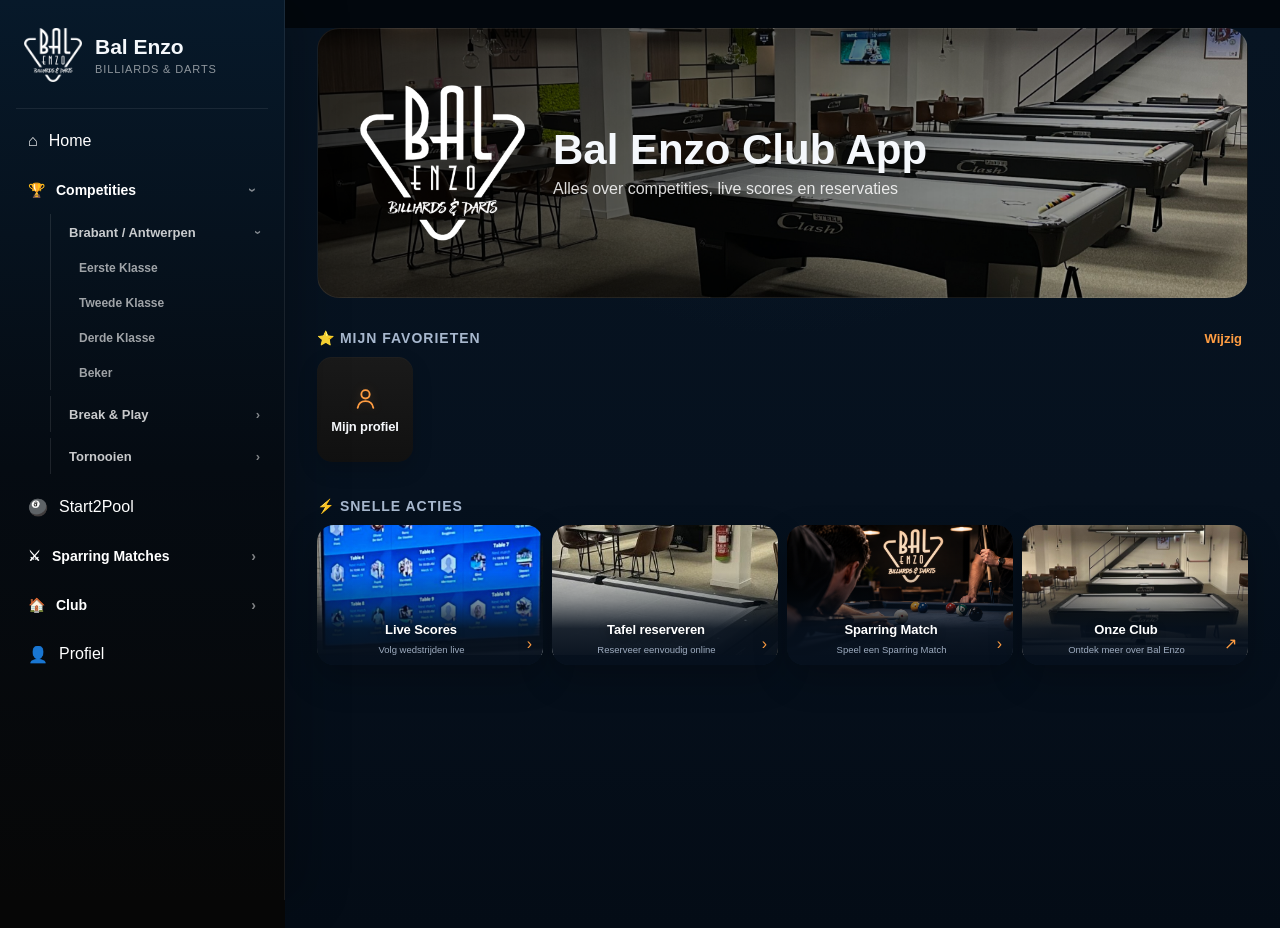
==== commit d6ad05ab: "updates" ====
--- a/index.html
+++ b/index.html
@@ -14,6 +14,79 @@
     <link href="icon.png" rel="apple-touch-icon" />
   </head>
   <body>
+
+    <!-- =========================
+         DESKTOP SIDEBAR
+         Alleen zichtbaar vanaf 1000px
+    ========================== -->
+    <aside class="desktop-sidebar" aria-label="Desktop navigatie">
+      <div class="desktop-sidebar-brand">
+        <img src="balenzologo.png" alt="Bal Enzo" />
+        <div>
+          <strong>Bal Enzo</strong>
+          <span>Billiards &amp; Darts</span>
+        </div>
+      </div>
+
+      <nav class="desktop-menu">
+        <button class="desktop-menu-main" type="button"
+          onclick="document.querySelector('.bottom-nav .nav-item[data-target=&quot;homeScreen&quot;]').click()">
+          <span>⌂</span> Home
+        </button>
+
+        <details class="desktop-menu-group" open>
+          <summary><span>🏆</span> Competities</summary>
+
+          <details class="desktop-menu-subgroup" open>
+            <summary>Brabant / Antwerpen</summary>
+            <button type="button" onclick="openCompetitionDetail(74130085)">Eerste Klasse</button>
+            <button type="button" onclick="openCompetitionDetail(74130109)">Tweede Klasse</button>
+            <button type="button" onclick="openCompetitionDetail(74130127)">Derde Klasse</button>
+            <button type="button" onclick="openCompetitionDetail(74130139)">Beker</button>
+          </details>
+
+          <details class="desktop-menu-subgroup">
+            <summary>Break &amp; Play</summary>
+            <button type="button" onclick="openCompetitionDetail(85928236)">Reeks 1</button>
+            <button type="button" onclick="openCompetitionDetail(85928569)">Reeks 2</button>
+            <button type="button" onclick="openCompetitionDetail(85928635)">Reeks 3</button>
+            <button type="button" onclick="openCompetitionDetail(85928797)">Reeks 4</button>
+            <button type="button" onclick="openCompetitionDetail(85929085)">Reeks 5</button>
+          </details>
+
+          <details class="desktop-menu-subgroup">
+            <summary>Tornooien</summary>
+            <button type="button" onclick="openCountryTournaments('belgium')">België</button>
+            <button type="button" onclick="openCountryTournaments('netherlands')">Nederland</button>
+          </details>
+        </details>
+
+        <button class="desktop-menu-main" type="button"
+          onclick="document.querySelector('.bottom-nav .nav-item[data-target=&quot;start2PoolScreen&quot;]').click()">
+          <span>🎱</span> Start2Pool
+        </button>
+
+        <details class="desktop-menu-group">
+          <summary><span>⚔</span> Sparring Matches</summary>
+          <button type="button" onclick="openMoneygames(); setTimeout(() => showOpenMoneygames(), 0)">Open Matches</button>
+          <button type="button" onclick="openMoneygames(); setTimeout(() => showMyMoneygames(), 0)">Mijn Matches</button>
+          <button type="button" onclick="openMoneygames(); setTimeout(() => showPlannedClubMoneygames(), 0)">Geplande Matches</button>
+          <button type="button" onclick="openMoneygames(); setTimeout(() => showPlayedClubMoneygames(), 0)">Gespeelde Matches</button>
+        </details>
+
+        <details class="desktop-menu-group">
+          <summary><span>🏠</span> Club</summary>
+          <button type="button" onclick="openTableReservation()">Tafel reserveren</button>
+          <button type="button" onclick="openOurClub()">Onze Club</button>
+        </details>
+
+        <button class="desktop-menu-main" type="button"
+          onclick="document.querySelector('.bottom-nav .nav-item[data-target=&quot;profileScreen&quot;]').click()">
+          <span>👤</span> Profiel
+        </button>
+      </nav>
+    </aside>
+
     <!-- =========================
        HOME SCREEN
   ========================== -->
@@ -724,16 +797,39 @@
                 <label data-i18n="ui.race.to" for="moneygamesRaceTo">
                   Race To
                 </label>
-                <input
-                  data-i18n-placeholder="ui.bijvoorbeeld.7"
-                  id="moneygamesRaceTo"
-                  min="1"
-                  placeholder="Bijvoorbeeld 7"
-                  step="1"
-                  type="number"
-                />
-
-                <label data-i18n="ui.datum" for="moneygamesDate"> Datum </label>
+               <input
+  data-i18n-placeholder="ui.bijvoorbeeld.7"
+  id="moneygamesRaceTo"
+  min="1"
+  placeholder="Bijvoorbeeld 7"
+  step="1"
+  type="number"
+/>
+
+<label
+  for="moneygamesHandicap"
+  style="
+    display: flex;
+    align-items: center;
+    gap: 10px;
+    margin-top: 14px;
+    margin-bottom: 14px;
+    cursor: pointer;
+  "
+>
+  <input
+    id="moneygamesHandicap"
+    type="checkbox"
+    style="
+      width: 20px;
+      height: 20px;
+      margin: 0;
+    "
+  />
+  <span>Deze match wordt met handicap gespeeld</span>
+</label>
+
+<label data-i18n="ui.datum" for="moneygamesDate"> Datum </label>
                 <div
                   class="moneygames-picker-field"
                   onclick="
@@ -1443,18 +1539,30 @@
   <span data-i18n="ui.competities.2">Competities</span>
 </div>
       <div class="tab-bar">
-        <button
-          class="tab active"
-          data-i18n="ui.brabant.antwerpen"
-          data-tab="brabant"
-        >
-          Brabant / Antwerpen
-        </button>
-        <button class="tab" data-tab="breakplay">Break &amp; Play</button>
-        <button class="tab" data-i18n="ui.tornooien" data-tab="tournaments">
-          Tornooien
-        </button>
-      </div>
+  <button
+    class="tab active"
+    data-i18n="ui.brabant.antwerpen"
+    data-tab="brabant"
+  >
+    Brabant / Antwerpen
+  </button>
+
+  <button
+    class="tab"
+    data-tab="breakplay"
+  >
+    Break &amp; Play
+  </button>
+
+  <button
+    class="tab"
+    data-i18n="ui.tornooien"
+    data-tab="tournaments"
+  >
+    Tornooien
+  </button>
+</div>
+
       <main class="content">
         <!-- BRABANT / ANTWERPEN -->
         <div class="tab-content active" id="tab-brabant">
@@ -1595,7 +1703,8 @@
           </button>
 
         </div>
-        <!-- BREAK & PLAY -->
+
+<!-- BREAK & PLAY -->
         <div class="tab-content" id="tab-breakplay">
           <!-- REEKS 1 -->
           <div
@@ -3012,3 +3121,4 @@
 
   </body>
 </html>
+  
--- a/style.css
+++ b/style.css
@@ -7251,4 +7251,384 @@
   color: #fff;
   font-size: 11px;
   font-weight: 800;
+}
+
+
+/* =========================================================
+   DESKTOP / LAPTOP WEBSITE
+   Mobiele app blijft volledig ongewijzigd
+   ========================================================= */
+
+.desktop-sidebar {
+  display: none;
+}
+
+@media (min-width: 1000px), (min-width: 900px) and (orientation: landscape) {
+  :root {
+    --desktop-sidebar-width: 285px;
+  }
+
+  body {
+    display: block;
+    background: #070707;
+  }
+
+  .desktop-sidebar {
+    position: fixed;
+    inset: 0 auto 0 0;
+    z-index: 100000;
+    display: flex;
+    flex-direction: column;
+    width: var(--desktop-sidebar-width);
+    padding: 24px 16px;
+    overflow-y: auto;
+    background: linear-gradient(180deg, #07192a 0%, #050b12 52%, #070707 100%);
+    border-right: 1px solid rgba(255, 255, 255, 0.08);
+    box-shadow: 18px 0 45px rgba(0, 0, 0, 0.22);
+  }
+
+  .desktop-sidebar-brand {
+    display: flex;
+    align-items: center;
+    gap: 13px;
+    padding: 2px 8px 24px;
+    margin-bottom: 10px;
+    border-bottom: 1px solid rgba(255, 255, 255, 0.08);
+  }
+
+  .desktop-sidebar-brand img {
+    width: 58px;
+    height: 58px;
+    object-fit: contain;
+  }
+
+  .desktop-sidebar-brand strong,
+  .desktop-sidebar-brand span {
+    display: block;
+  }
+
+  .desktop-sidebar-brand strong {
+    font-size: 21px;
+    line-height: 1.1;
+  }
+
+  .desktop-sidebar-brand span {
+    margin-top: 4px;
+    color: rgba(255, 255, 255, 0.55);
+    font-size: 11px;
+    text-transform: uppercase;
+    letter-spacing: 0.08em;
+  }
+
+  .desktop-menu {
+    display: flex;
+    flex-direction: column;
+    gap: 5px;
+  }
+
+  .desktop-menu button,
+  .desktop-menu summary {
+    font: inherit;
+  }
+
+  .desktop-menu-main,
+  .desktop-menu-group > summary {
+    width: 100%;
+    min-height: 44px;
+    display: flex;
+    align-items: center;
+    gap: 11px;
+    padding: 10px 12px;
+    border: 0;
+    border-radius: 10px;
+    background: transparent;
+    color: #fff;
+    font-size: 14px;
+    font-weight: 700;
+    text-align: left;
+    cursor: pointer;
+  }
+
+  .desktop-menu-main:hover,
+  .desktop-menu-group > summary:hover {
+    background: rgba(255, 255, 255, 0.07);
+  }
+
+  .desktop-menu-group,
+  .desktop-menu-subgroup {
+    margin: 0;
+  }
+
+  .desktop-menu summary {
+    list-style: none;
+  }
+
+  .desktop-menu summary::-webkit-details-marker {
+    display: none;
+  }
+
+  .desktop-menu-group > summary::after,
+  .desktop-menu-subgroup > summary::after {
+    content: "›";
+    margin-left: auto;
+    transition: transform 0.18s ease;
+    color: rgba(255, 255, 255, 0.5);
+  }
+
+  .desktop-menu-group[open] > summary::after,
+  .desktop-menu-subgroup[open] > summary::after {
+    transform: rotate(90deg);
+  }
+
+  .desktop-menu-subgroup {
+    margin: 2px 0 6px 34px;
+    padding-left: 10px;
+    border-left: 1px solid rgba(255, 255, 255, 0.10);
+  }
+
+  .desktop-menu-subgroup > summary {
+    display: flex;
+    align-items: center;
+    min-height: 36px;
+    padding: 7px 8px;
+    border-radius: 8px;
+    color: rgba(255, 255, 255, 0.78);
+    font-size: 13px;
+    font-weight: 700;
+    cursor: pointer;
+  }
+
+  .desktop-menu-subgroup > summary:hover {
+    color: #fff;
+    background: rgba(255, 255, 255, 0.05);
+  }
+
+  .desktop-menu-group > button,
+  .desktop-menu-subgroup > button {
+    display: block;
+    width: calc(100% - 8px);
+    min-height: 34px;
+    margin: 1px 0 1px 8px;
+    padding: 7px 10px;
+    border: 0;
+    border-radius: 8px;
+    background: transparent;
+    color: rgba(255, 255, 255, 0.62);
+    font-size: 12px;
+    font-weight: 600;
+    text-align: left;
+    cursor: pointer;
+  }
+
+  .desktop-menu-group > button:hover,
+  .desktop-menu-subgroup > button:hover {
+    color: #fff;
+    background: rgba(255, 138, 0, 0.12);
+  }
+
+  .desktop-menu-group > button {
+    width: calc(100% - 46px);
+    margin-left: 46px;
+  }
+
+  /* De mobiele navigatie verdwijnt op laptop. */
+  .bottom-nav {
+    display: none !important;
+  }
+
+  /* Elk bestaand app-scherm wordt het rechter websitegedeelte. */
+  .screen {
+    width: calc(100% - var(--desktop-sidebar-width));
+    max-width: none;
+    min-height: 100vh;
+    min-height: 100dvh;
+    margin-left: var(--desktop-sidebar-width);
+    padding-bottom: 50px;
+    background:
+      radial-gradient(circle at 0% 0%, rgba(0, 72, 118, 0.18), transparent 32%),
+      #070707;
+  }
+
+  .screen.active {
+    display: block;
+  }
+
+  .page-header,
+  .tab-bar,
+  .content {
+    width: min(1180px, calc(100% - 64px));
+    margin-left: auto;
+    margin-right: auto;
+  }
+
+  .page-header {
+    padding: 34px 0 22px;
+  }
+
+  .content {
+    padding-left: 0;
+    padding-right: 0;
+  }
+
+  .tab-bar {
+    padding: 0 0 24px;
+    justify-content: flex-start;
+  }
+
+  .tab {
+    flex: 0 0 auto;
+    min-width: 150px;
+  }
+
+  /* HOME */
+  #homeScreen .hero {
+    width: calc(100% - 64px);
+    max-width: 1180px;
+    height: 270px;
+    margin: 28px auto 0;
+    border: 1px solid rgba(255, 255, 255, 0.08);
+    border-radius: 22px;
+    overflow: hidden;
+    background:
+      linear-gradient(90deg, rgba(0, 0, 0, 0.82), rgba(0, 0, 0, 0.30)),
+      url("hero.jpg") center / cover no-repeat;
+  }
+
+  #homeScreen .hero-logo {
+    top: 50%;
+    left: 42px;
+    width: 165px;
+    max-width: 165px;
+    transform: translateY(-50%);
+  }
+
+  #homeScreen .hero-content {
+    display: block;
+    top: 50%;
+    bottom: auto;
+    left: 235px;
+    right: 40px;
+    transform: translateY(-50%);
+    text-align: left;
+  }
+
+  #homeScreen .hero-content h1 {
+    margin: 0 0 8px;
+    font-size: 42px;
+    text-align: left;
+  }
+
+  #homeScreen .hero-content p {
+    font-size: 16px;
+    text-align: left;
+  }
+
+  #homeScreen .section-block {
+    width: calc(100% - 64px);
+    max-width: 1180px;
+    margin: 0 auto;
+    padding: 32px 0 0;
+  }
+
+  #homeScreen .favorites-row {
+    display: flex;
+    flex-wrap: wrap;
+    gap: 14px;
+    overflow: visible;
+  }
+
+  #homeScreen .favorite-card {
+    width: 125px;
+    min-width: 125px;
+    max-width: 125px;
+    min-height: 105px;
+    padding: 12px;
+  }
+
+  #homeScreen .quick-grid {
+    grid-template-columns: repeat(4, minmax(0, 1fr));
+    gap: 14px;
+  }
+
+  #homeScreen .quick-action-card {
+    min-height: 210px;
+  }
+
+  #homeScreen .quick-action-card img,
+  #homeScreen .moneygames-home-image img {
+    width: 100%;
+    height: 130px;
+    object-fit: cover;
+  }
+
+  #homeScreen .moneygames-home-image {
+    height: 130px;
+    position: relative;
+    overflow: hidden;
+  }
+
+  #homeScreen .quick-action-content {
+    display: flex;
+    flex-direction: column;
+    flex: 1;
+    padding: 13px 14px;
+  }
+
+  #homeScreen .quick-action-subtitle {
+    display: block !important;
+    margin-top: 3px;
+    color: rgba(255, 255, 255, 0.58);
+    font-size: 12px;
+  }
+
+  /* Detailpagina's benutten de beschikbare laptopbreedte. */
+  .competition-detail-tabs {
+    width: 100%;
+    max-width: 900px;
+    gap: 8px;
+  }
+
+  .competition-detail-tab {
+    flex: 0 0 auto;
+    min-width: 115px;
+  }
+
+  .competition-overview-dynamic {
+    max-width: 900px;
+  }
+
+  .standings-scroll {
+    width: 100%;
+  }
+
+  .standings-table-full {
+    min-width: 1050px;
+  }
+
+  /* Competitie detail op desktop over de volledige contentbreedte */
+  #competitionDetailScreen .content {
+    width: calc(100% - 64px);
+    max-width: none;
+  }
+
+  #competitionDetailScreen .competition-detail-tabs,
+  #competitionDetailScreen .competition-overview-dynamic {
+    width: 100%;
+    max-width: none;
+  }
+
+}
+
+/* 4 competitietabs altijd op één rij */
+#competitionsScreen .tab-bar {
+  gap: 6px;
+}
+
+#competitionsScreen .tab {
+  min-width: 0;
+  padding: 10px 4px;
+  font-size: 11px;
+  line-height: 1.15;
+  white-space: normal;
+  text-align: center;
 }
